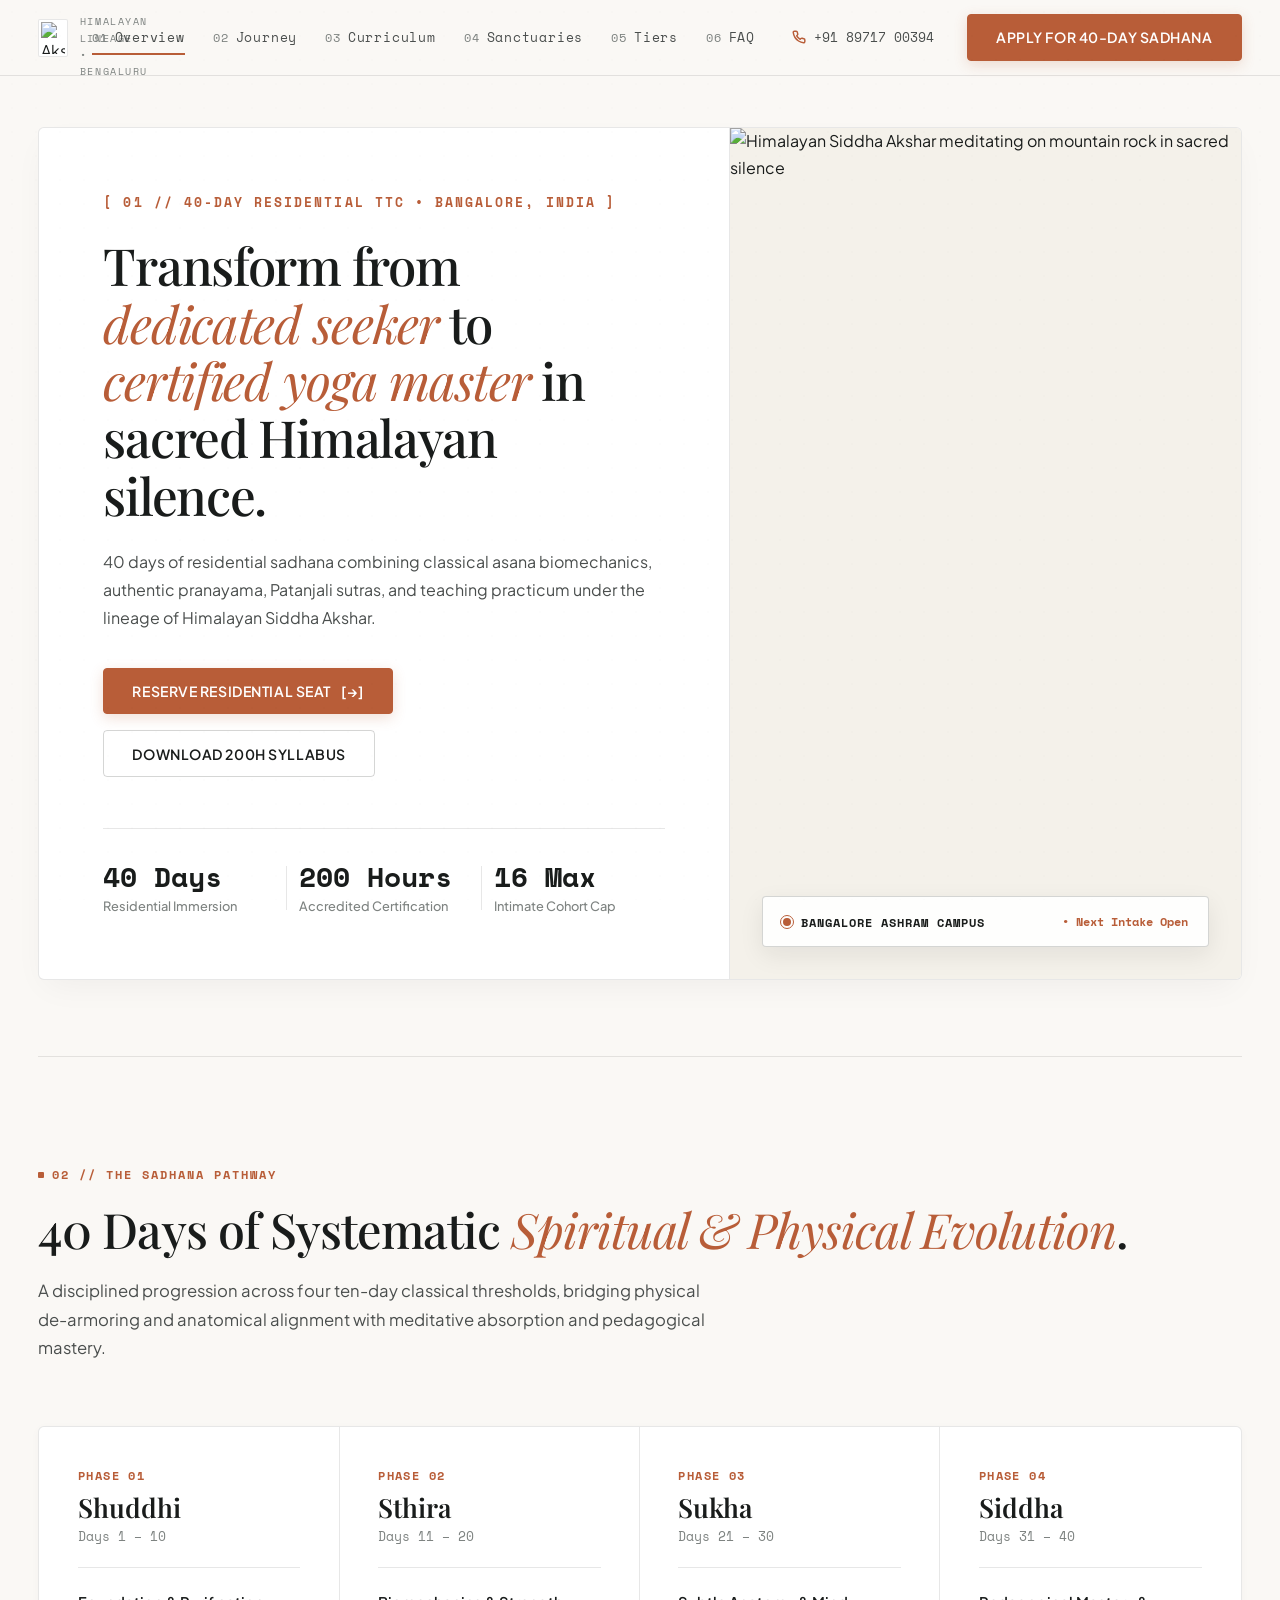
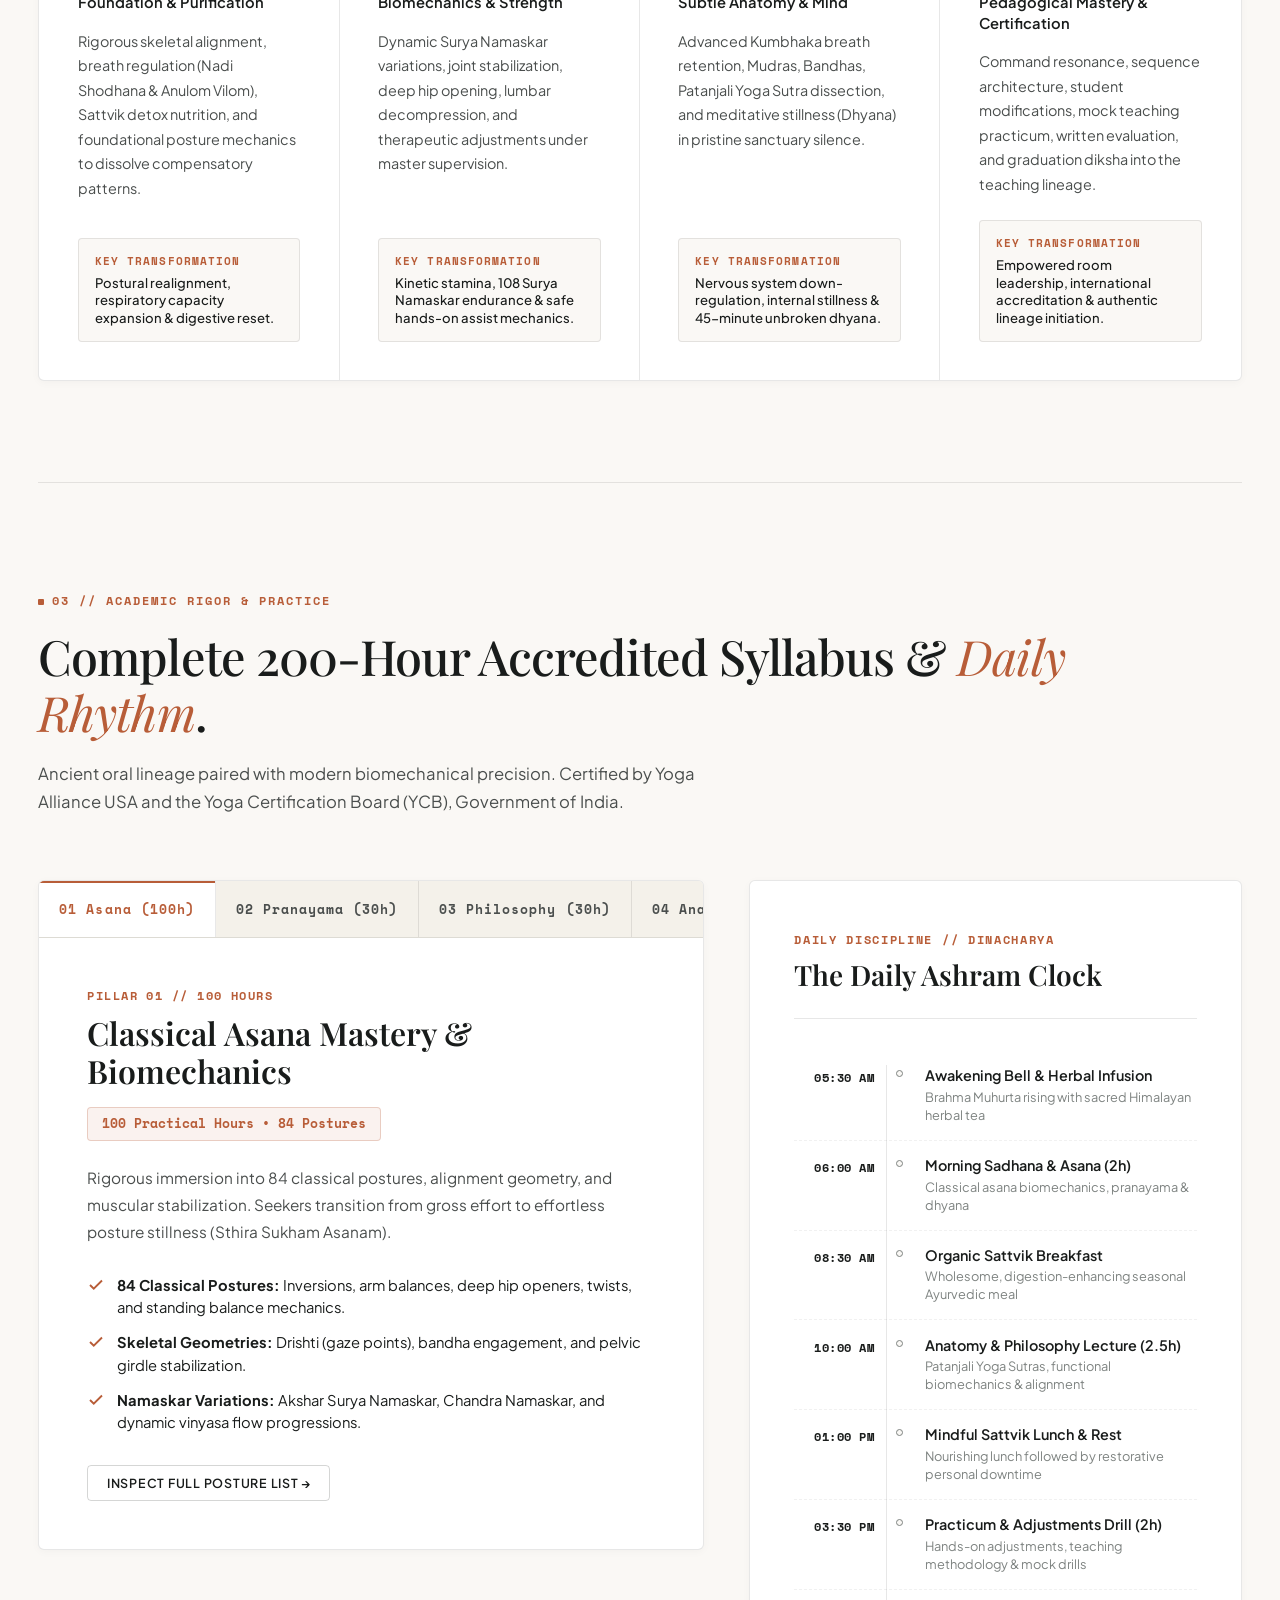
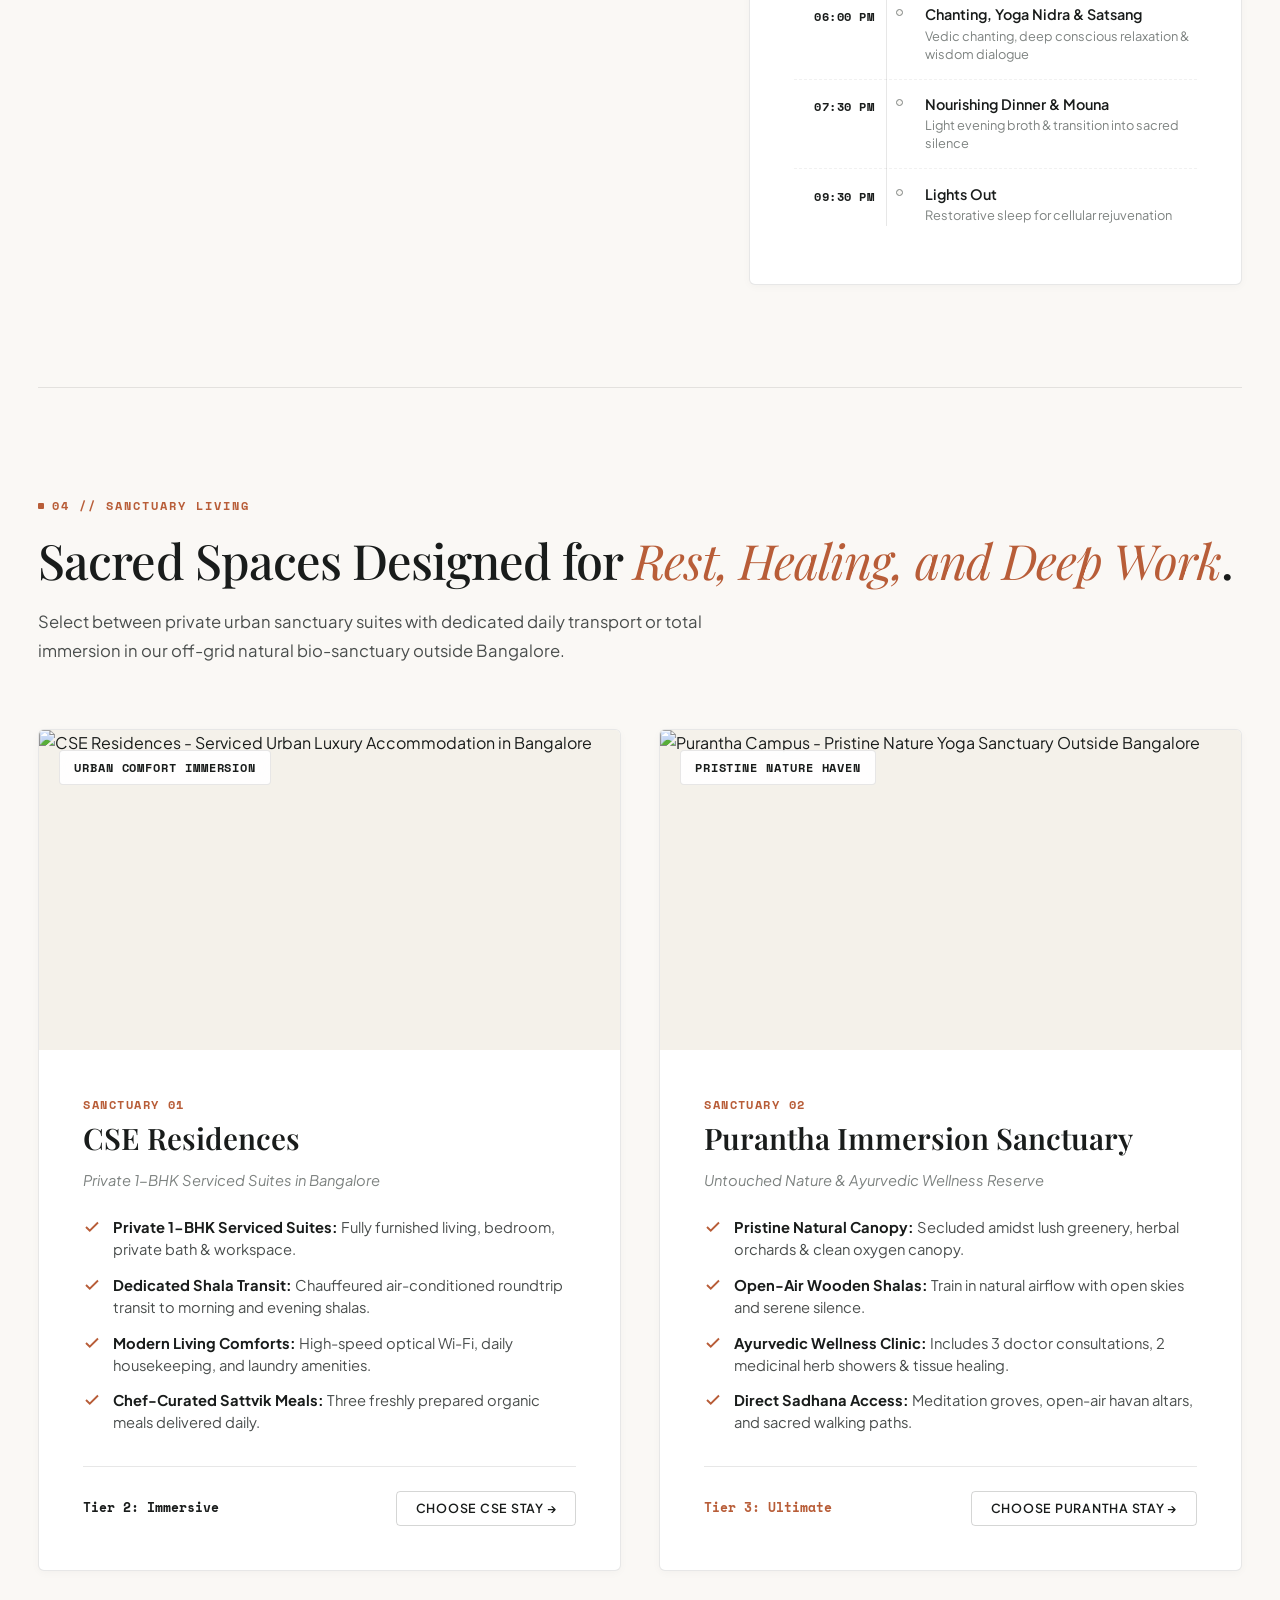
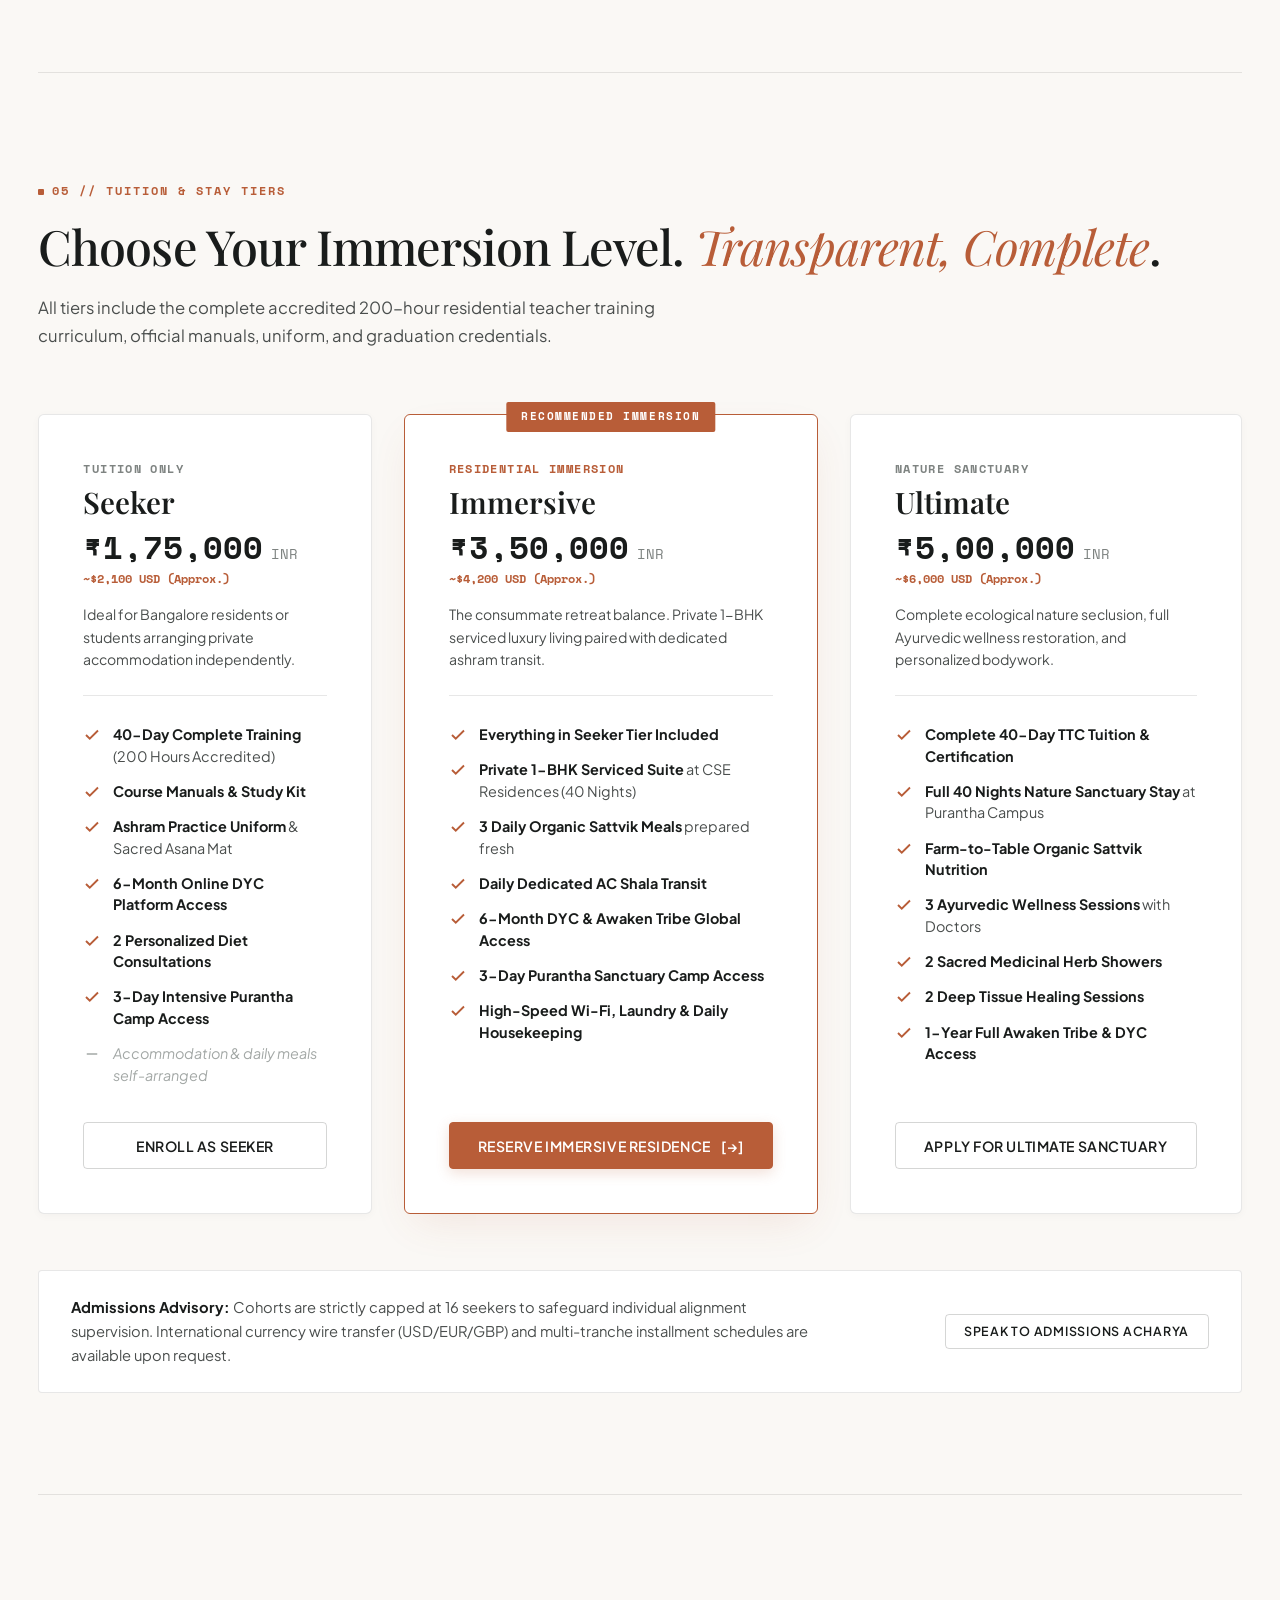
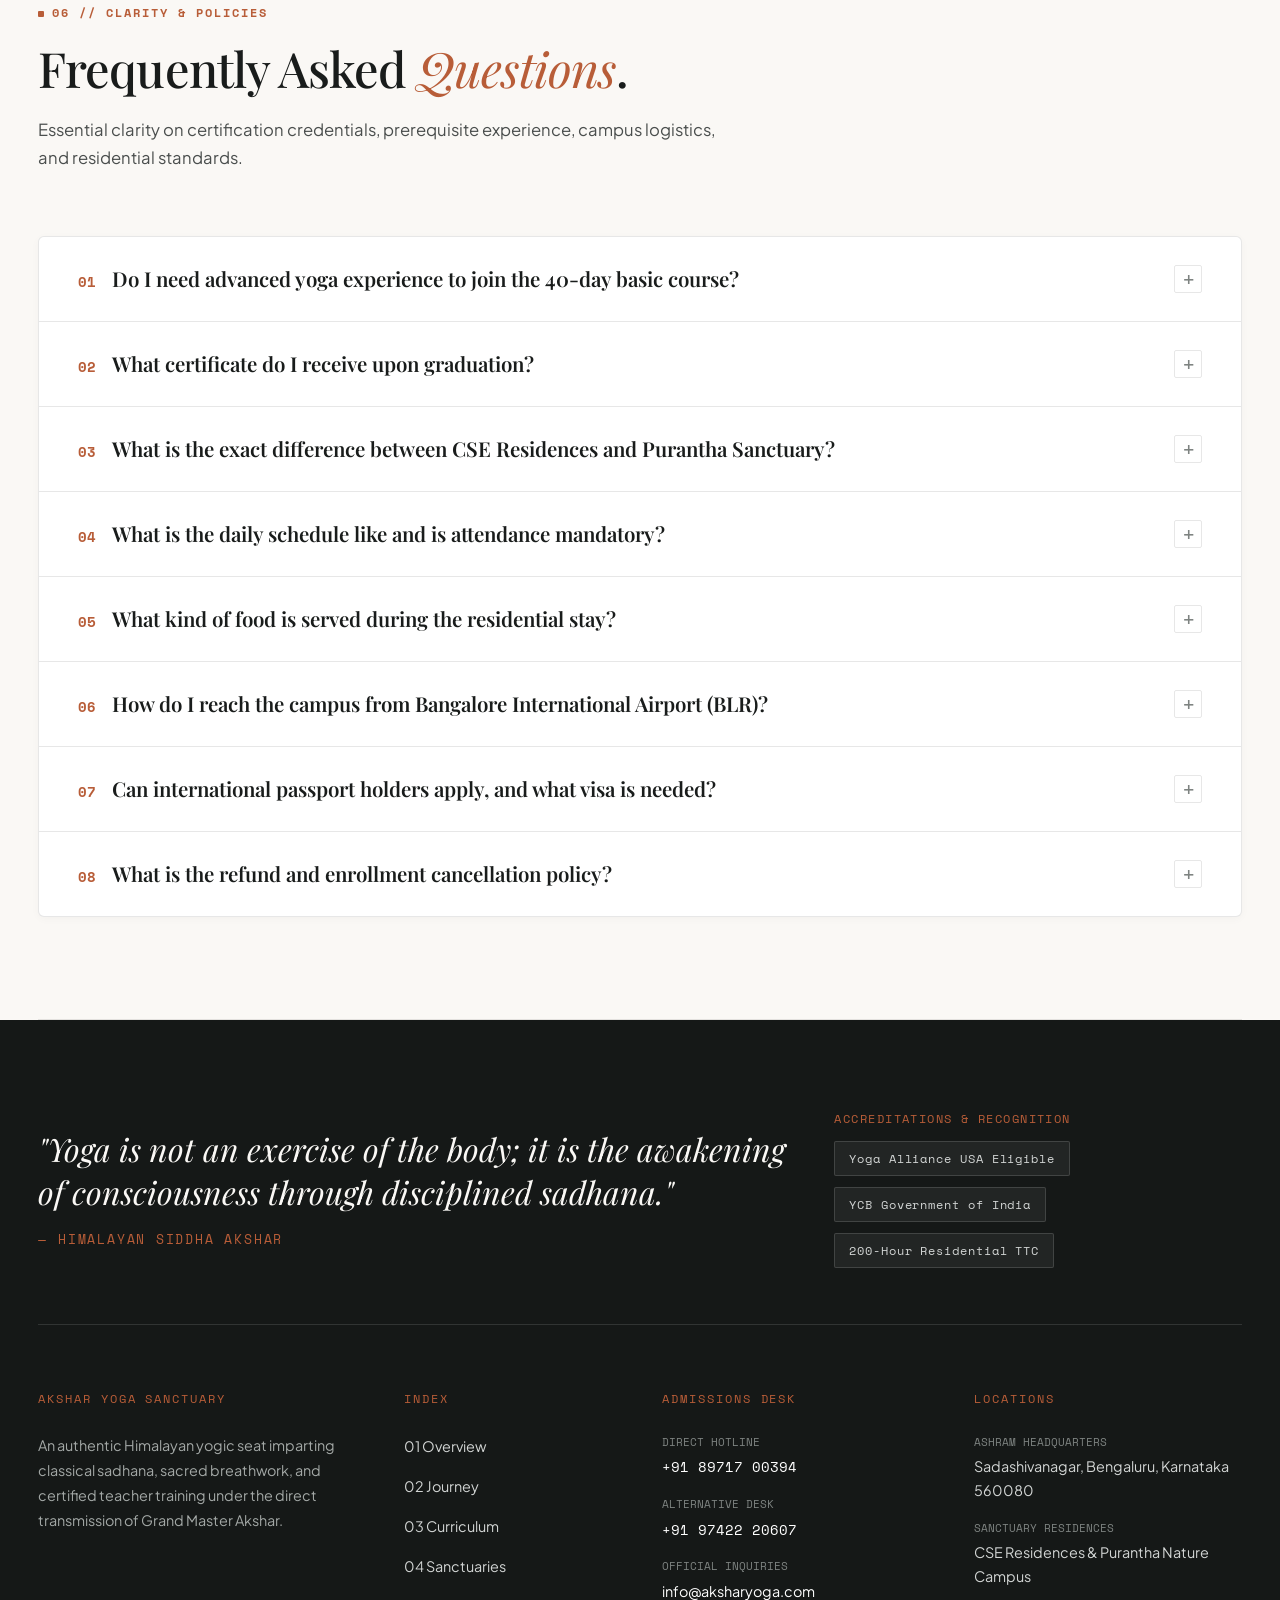
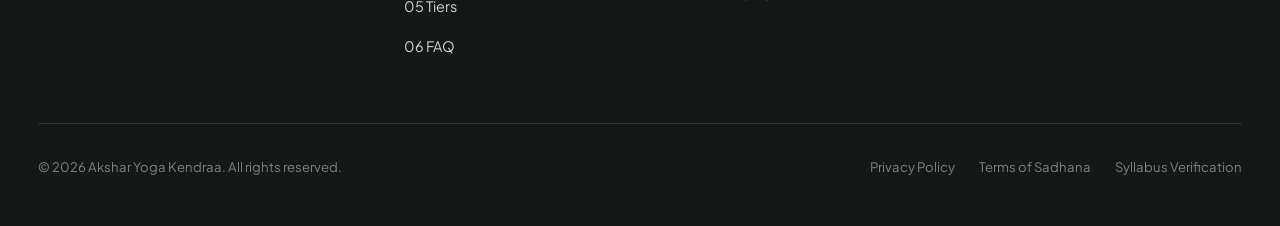
==== lp3.html @ 2235dcfb "feat: build Landing Page 3 with Aman Himalayan Sanctuary editorial luxury aesthetic" ====
<!DOCTYPE html>
<html lang="en" prefix="og: https://ogp.me/ns#">
<head>
  <meta charset="UTF-8">
  <meta name="viewport" content="width=device-width, initial-scale=1.0, viewport-fit=cover">
  
  <!-- Primary SEO Meta -->
  <title>Akshar Yoga 40-Day Residential TTC | Aman Himalayan Sanctuary</title>
  <meta name="description" content="Akshar Yoga 40-Day Basic Level Residential Teacher Training Course (200 Hours) in Bangalore, India. Immersive residential sadhana in sacred Himalayan silence.">
  <link rel="canonical" href="https://aksharyoga.com/basic-residential-ttc">
  <meta name="robots" content="index, follow, max-snippet:-1, max-image-preview:large, max-video-preview:-1">
  <meta name="theme-color" content="#FAF8F5">

  <!-- Geotagging & Regional SEO (Bangalore, Karnataka, India) -->
  <meta name="geo.region" content="IN-KA">
  <meta name="geo.placename" content="Bangalore, Karnataka, India">
  <meta name="geo.position" content="13.0827;77.5877">
  <meta name="ICBM" content="13.0827, 77.5877">
  <meta name="language" content="English">

  <!-- Hreflang Tags -->
  <link rel="alternate" hreflang="x-default" href="https://aksharyoga.com/basic-residential-ttc">
  <link rel="alternate" hreflang="en-IN" href="https://aksharyoga.com/basic-residential-ttc">
  <link rel="alternate" hreflang="en" href="https://aksharyoga.com/basic-residential-ttc">

  <!-- AI / LLM Discovery -->
  <link rel="alternate" type="text/plain" href="/llms.txt" title="LLM Context Specification">
  <link rel="sitemap" type="application/xml" href="/sitemap.xml">

  <!-- Open Graph / Meta Ads -->
  <meta property="og:type" content="website">
  <meta property="og:locale" content="en_IN">
  <meta property="og:locale:alternate" content="en_US">
  <meta property="og:title" content="Akshar Yoga 40-Day Residential TTC | Aman Himalayan Sanctuary">
  <meta property="og:description" content="40 days of residential sadhana combining classical asana biomechanics, authentic pranayama, Patanjali sutras, and teaching practicum in Bangalore, India.">
  <meta property="og:image" content="https://aksharyoga.com/images/hero_akshar_mountain_meditation_hd.jpg">
  <meta property="og:image:width" content="1200">
  <meta property="og:image:height" content="673">
  <meta property="og:url" content="https://aksharyoga.com/basic-residential-ttc">
  <meta property="og:site_name" content="Akshar Yoga Sanctuary">

  <!-- Favicon -->
  <link rel="icon" type="image/png" href="images/akshar_yoga_logo.png">

  <!-- Google Fonts: Playfair Display + Plus Jakarta Sans + Space Mono -->
  <link rel="preconnect" href="https://fonts.googleapis.com">
  <link rel="preconnect" href="https://fonts.gstatic.com" crossorigin>
  <link href="https://fonts.googleapis.com/css2?family=Playfair+Display:ital,wght@0,500;0,600;1,400;1,500;1,600&family=Plus+Jakarta+Sans:wght@400;500;600;700&family=Space+Mono:ital,wght@0,400;0,700;1,400&display=swap" rel="stylesheet">

  <!-- Stylesheet -->
  <link rel="stylesheet" href="styles.css?v=5.1">

  <!-- Structured Data: EducationalOrganization, Course, and FAQPage Schema -->
  <script type="application/ld+json">
  {
    "@context": "https://schema.org",
    "@graph": [
      {
        "@type": "EducationalOrganization",
        "@id": "https://aksharyoga.com/#organization",
        "name": "Akshar Yoga Kendraa",
        "legalName": "Akshar Yoga Kendraa Private Limited",
        "url": "https://aksharyoga.com",
        "logo": "https://aksharyoga.com/images/akshar_yoga_logo.png",
        "description": "Premier international yoga educational institution imparting authentic Himalayan yogic wisdom, teacher training certifications, and residential sanctuaries.",
        "telephone": "+918971700394",
        "email": "info@aksharyoga.com",
        "address": {
          "@type": "PostalAddress",
          "streetAddress": "Sadashivanagar / CSE Residences & Purantha Campus",
          "addressLocality": "Bangalore",
          "addressRegion": "Karnataka",
          "postalCode": "560080",
          "addressCountry": "IN"
        },
        "geo": {
          "@type": "GeoCoordinates",
          "latitude": 13.0827,
          "longitude": 77.5877
        }
      },
      {
        "@type": "Course",
        "@id": "https://aksharyoga.com/basic-residential-ttc/#course",
        "name": "40-Day Basic Level Residential Yoga Teacher Training Course (200 Hours)",
        "courseCode": "AY-TTC-200",
        "description": "Transform from dedicated seeker to certified yoga master in sacred Himalayan silence. 40 days of residential sadhana combining classical asana biomechanics, authentic pranayama, Patanjali sutras, and teaching practicum.",
        "provider": {
          "@id": "https://aksharyoga.com/#organization"
        },
        "timeRequired": "P40D",
        "educationalCredentialAwarded": "Akshar Yoga Kendraa 200-Hour Residential Teacher Certificate",
        "inLanguage": "en",
        "offers": [
          {
            "@type": "Offer",
            "name": "Tier 1: Seeker (Tuition Only)",
            "description": "40-Day Complete Training, Course Manuals, Uniform, 6-Month Online DYC Access, 2 Diet Consultations, 3-Day Purantha Camp. Accommodation & meals self-arranged.",
            "price": "175000",
            "priceCurrency": "INR",
            "category": "Tuition Only",
            "availability": "https://schema.org/InStock",
            "url": "https://aksharyoga.com/basic-residential-ttc#tiers"
          },
          {
            "@type": "Offer",
            "name": "Tier 2: Immersive (CSE Residential)",
            "description": "Full 40-Day TTC Tuition + 1-BHK Serviced Accommodation at CSE Residences + 3 Daily Organic Sattvik Meals + Daily Ashram Transit + 6-Month DYC & Awaken Tribe Access.",
            "price": "350000",
            "priceCurrency": "INR",
            "category": "Tuition & Serviced Accommodation",
            "availability": "https://schema.org/InStock",
            "url": "https://aksharyoga.com/basic-residential-ttc#tiers"
          },
          {
            "@type": "Offer",
            "name": "Tier 3: Ultimate (Purantha Immersion Sanctuary)",
            "description": "Complete 40-Day TTC + Full Nature Sanctuary Stay at Purantha + Sattvik Nutrition + 3 Ayurveda Sessions + 2 Medicinal Showers + 2 Tissue Healing Sessions + 1-Year Awaken Tribe & DYC Access.",
            "price": "500000",
            "priceCurrency": "INR",
            "category": "Tuition & Nature Sanctuary Immersion",
            "availability": "https://schema.org/InStock",
            "url": "https://aksharyoga.com/basic-residential-ttc#tiers"
          }
        ]
      },
      {
        "@type": "FAQPage",
        "@id": "https://aksharyoga.com/basic-residential-ttc/#faq",
        "mainEntity": [
          {
            "@type": "Question",
            "name": "Do I need advanced yoga experience to join the 40-day basic course?",
            "acceptedAnswer": {
              "@type": "Answer",
              "text": "No previous advanced yoga experience is required. The 40-day basic level residential curriculum is methodically engineered to build your practice from fundamental alignment and biomechanics through to advanced pedagogical mastery. Dedicated practitioners of all physical levels are warmly guided."
            }
          },
          {
            "@type": "Question",
            "name": "What certificate do I receive upon graduation?",
            "acceptedAnswer": {
              "@type": "Answer",
              "text": "Graduates receive the globally recognized 200-Hour Residential Teacher Certificate from Akshar Yoga Kendraa, meeting international teaching credentials (Yoga Alliance USA eligible standards) and aligned with the Yoga Certification Board (YCB), Government of India."
            }
          },
          {
            "@type": "Question",
            "name": "What is the exact difference between CSE Residences and Purantha Sanctuary?",
            "acceptedAnswer": {
              "@type": "Answer",
              "text": "CSE Residences offers private 1-BHK serviced urban suites with dedicated daily air-conditioned ashram transit, high-speed Wi-Fi, and modern comfort for practitioners balancing private space. Purantha Sanctuary is an untouched ecological nature retreat outside Bangalore featuring open-air wooden shalas, on-campus Ayurvedic clinical therapies, medicinal showers, and total immersion in natural silence."
            }
          },
          {
            "@type": "Question",
            "name": "What is the daily schedule like and is attendance mandatory?",
            "acceptedAnswer": {
              "@type": "Answer",
              "text": "The ashram rhythm begins at 05:30 AM with the awakening bell and concludes with lights out at 09:30 PM. A minimum 95% attendance is required across all asana, pranayama, philosophy, and practicum modules to qualify for international teaching certification."
            }
          },
          {
            "@type": "Question",
            "name": "What kind of food is served during the residential stay?",
            "acceptedAnswer": {
              "@type": "Answer",
              "text": "Residents receive three freshly prepared, 100% Sattvik vegetarian meals daily. Cooked according to Ayurvedic principles, meals are free of onions, garlic, excess oils, and stimulants, providing clean cellular energy and supporting deep yogic sadhana."
            }
          },
          {
            "@type": "Question",
            "name": "How do I reach the campus from Bangalore International Airport (BLR)?",
            "acceptedAnswer": {
              "@type": "Answer",
              "text": "Kempegowda International Airport (BLR) is approximately 50-60 minutes away. Akshar Yoga Admissions provides coordinated private airport transfers directly to CSE Residences and Purantha Sanctuary upon confirmation of your travel itinerary."
            }
          },
          {
            "@type": "Question",
            "name": "Can international passport holders apply, and what visa is needed?",
            "acceptedAnswer": {
              "@type": "Answer",
              "text": "Yes, we welcome seekers from more than 35 countries annually. International students typically travel on an Indian Tourist eVisa or Student / Yoga Visa. Upon application acceptance, our admissions office issues official enrollment documentation to facilitate your visa approval."
            }
          },
          {
            "@type": "Question",
            "name": "What is the refund and enrollment cancellation policy?",
            "acceptedAnswer": {
              "@type": "Answer",
              "text": "Because cohorts are strictly capped at 16 residential participants, tuition deposits reserve an exclusive seat. In the event of unforeseen conflicts, tuition deposits are 100% transferable to any subsequent intake within 12 calendar months with 15 days advance notice."
            }
          }
        ]
      }
    ]
  }
  </script>
</head>
<body>

  <!-- ==========================================================================
       [HEADER] Minimalist Architectural Navigation
       ========================================================================== -->
  <header class="site-header" role="banner">
    <div class="container header-inner">
      <!-- Left: Insignia + Sanctuary Brand -->
      <a href="#overview" class="brand-link" aria-label="Akshar Yoga Sanctuary Homepage">
        <img src="images/akshar_yoga_logo.png" alt="Akshar Yoga Insignia" class="brand-insignia" width="38" height="38">
        <div class="brand-meta">
          <span class="brand-name">AKSHAR YOGA SANCTUARY</span>
          <span class="brand-kicker">HIMALAYAN LINEAGE • BENGALURU</span>
        </div>
      </a>

      <!-- Center (Desktop): Index Navigation Links with Subtle Dots -->
      <nav class="desktop-nav" aria-label="Primary Navigation">
        <a href="#overview" class="nav-link"><span class="nav-link-num">01</span> Overview</a>
        <a href="#journey" class="nav-link"><span class="nav-link-num">02</span> Journey</a>
        <a href="#curriculum" class="nav-link"><span class="nav-link-num">03</span> Curriculum</a>
        <a href="#sanctuaries" class="nav-link"><span class="nav-link-num">04</span> Sanctuaries</a>
        <a href="#tiers" class="nav-link"><span class="nav-link-num">05</span> Tiers</a>
        <a href="#faq" class="nav-link"><span class="nav-link-num">06</span> FAQ</a>
      </nav>

      <!-- Right: Direct Admissions Hotline + Sharp Terracotta CTA -->
      <div class="header-actions">
        <a href="tel:+918971700394" class="header-phone-link" aria-label="Call Admissions Desk">
          <svg width="14" height="14" viewBox="0 0 24 24" fill="none" stroke="currentColor" stroke-width="2.5" stroke-linecap="round" stroke-linejoin="round">
            <path d="M22 16.92v3a2 2 0 0 1-2.18 2 19.79 19.79 0 0 1-8.63-3.07 19.5 19.5 0 0 1-6-6 19.79 19.79 0 0 1-3.07-8.67A2 2 0 0 1 4.11 2h3a2 2 0 0 1 2 1.72 12.84 12.84 0 0 0 .7 2.81 2 2 0 0 1-.45 2.11L8.09 9.91a16 16 0 0 0 6 6l1.27-1.27a2 2 0 0 1 2.11-.45 12.84 12.84 0 0 0 2.81.7A2 2 0 0 1 22 16.92z"></path>
          </svg>
          <span>+91 89717 00394</span>
        </a>
        <button type="button" class="btn btn-primary trigger-apply-modal" data-tier="immersive">
          Apply for 40-Day Sadhana
        </button>
        <button type="button" class="mobile-nav-toggle" id="btn-mobile-nav-toggle" aria-label="Open Mobile Menu">
          <span></span>
          <span></span>
        </button>
      </div>
    </div>
  </header>

  <!-- Mobile Off-Canvas Drawer -->
  <div class="mobile-drawer-backdrop" id="mobile-nav-backdrop" aria-hidden="true">
    <div class="mobile-drawer" role="dialog" aria-modal="true" aria-label="Mobile Navigation">
      <div>
        <div class="mobile-drawer-top">
          <div class="brand-meta">
            <span class="brand-name">AKSHAR YOGA</span>
            <span class="brand-kicker">RESIDENTIAL SADHANA</span>
          </div>
          <button type="button" class="mobile-drawer-close" id="btn-mobile-nav-close" aria-label="Close Mobile Navigation">
            <svg width="20" height="20" viewBox="0 0 24 24" fill="none" stroke="currentColor" stroke-width="2">
              <line x1="18" y1="6" x2="6" y2="18"></line>
              <line x1="6" y1="6" x2="18" y2="18"></line>
            </svg>
          </button>
        </div>

        <ul class="mobile-nav-list">
          <li><a href="#overview" class="mobile-nav-item"><span class="mobile-nav-num">01</span> Overview</a></li>
          <li><a href="#journey" class="mobile-nav-item"><span class="mobile-nav-num">02</span> Journey</a></li>
          <li><a href="#curriculum" class="mobile-nav-item"><span class="mobile-nav-num">03</span> Curriculum</a></li>
          <li><a href="#sanctuaries" class="mobile-nav-item"><span class="mobile-nav-num">04</span> Sanctuaries</a></li>
          <li><a href="#tiers" class="mobile-nav-item"><span class="mobile-nav-num">05</span> Tiers</a></li>
          <li><a href="#faq" class="mobile-nav-item"><span class="mobile-nav-num">06</span> FAQ</a></li>
        </ul>
      </div>

      <div class="mobile-drawer-footer">
        <a href="tel:+918971700394" class="btn btn-outline btn-full">
          Call +91 89717 00394
        </a>
        <button type="button" class="btn btn-primary btn-full trigger-apply-modal" data-tier="immersive">
          Apply for 40-Day Sadhana
        </button>
      </div>
    </div>
  </div>

  <main id="main-content">
    <!-- ==========================================================================
         SECTION 1: The Master Hero Frame (Split Architectural Composition)
         ========================================================================== -->
    <section class="section-block hero-section" id="overview">
      <div class="container">
        <div class="hero-frame-container">
          <!-- Left Column: Narrative, CTA & Metrics -->
          <div class="hero-content-col">
            <div>
              <span class="hero-kicker">[ 01 // 40-DAY RESIDENTIAL TTC • BANGALORE, INDIA ]</span>
              <h1 class="hero-headline">
                Transform from <em>dedicated seeker</em> to <em>certified yoga master</em> in sacred Himalayan silence.
              </h1>
              <p class="hero-narrative">
                40 days of residential sadhana combining classical asana biomechanics, authentic pranayama, Patanjali sutras, and teaching practicum under the lineage of Himalayan Siddha Akshar.
              </p>

              <div class="hero-actions">
                <button type="button" class="btn btn-primary trigger-apply-modal" data-tier="immersive">
                  Reserve Residential Seat <span class="btn-arrow">[→]</span>
                </button>
                <button type="button" class="btn btn-outline trigger-admissions-modal">
                  Download 200h Syllabus
                </button>
              </div>
            </div>

            <!-- Quick Stats Grid (3 hairline-divided columns) -->
            <div class="hero-stats-grid">
              <div class="hero-stat-item">
                <div class="hero-stat-value">40 Days</div>
                <div class="hero-stat-label">Residential Immersion</div>
              </div>
              <div class="hero-stat-item">
                <div class="hero-stat-value">200 Hours</div>
                <div class="hero-stat-label">Accredited Certification</div>
              </div>
              <div class="hero-stat-item">
                <div class="hero-stat-value">16 Max</div>
                <div class="hero-stat-label">Intimate Cohort Cap</div>
              </div>
            </div>
          </div>

          <!-- Right Column: Architectural Photography Frame -->
          <div class="hero-media-col">
            <img 
              src="images/hero_akshar_mountain_meditation_hd.jpg" 
              alt="Himalayan Siddha Akshar meditating on mountain rock in sacred silence" 
              class="hero-image"
              width="1200" 
              height="800"
              fetchpriority="high"
            >
            <!-- Minimalist Floating Glass Badge -->
            <div class="hero-floating-badge">
              <div class="badge-text-group">
                <span class="badge-pulse-dot" aria-hidden="true"></span>
                <span class="badge-title">Bangalore Ashram Campus</span>
              </div>
              <span class="badge-cohort-tag">• Next Intake Open</span>
            </div>
          </div>
        </div>
      </div>
    </section>

    <!-- ==========================================================================
         SECTION 2: The 4-Phase Transformation Journey (Sadhana Blueprint)
         ========================================================================== -->
    <section class="section-block" id="journey">
      <div class="container">
        <div class="section-header">
          <span class="kicker">02 // THE SADHANA PATHWAY</span>
          <h2 class="section-headline">40 Days of Systematic <em>Spiritual & Physical Evolution</em>.</h2>
          <p class="section-subhead">
            A disciplined progression across four ten-day classical thresholds, bridging physical de-armoring and anatomical alignment with meditative absorption and pedagogical mastery.
          </p>
        </div>

        <!-- 4 Horizontal Milestone Columns -->
        <div class="pathway-grid">
          <!-- Phase 01 -->
          <div class="pathway-card">
            <div class="phase-header">
              <div class="phase-index">PHASE 01</div>
              <h3 class="phase-name">Shuddhi</h3>
              <div class="phase-days">Days 1 – 10</div>
            </div>
            <div class="phase-theme">Foundation & Purification</div>
            <p class="phase-desc">
              Rigorous skeletal alignment, breath regulation (Nadi Shodhana & Anulom Vilom), Sattvik detox nutrition, and foundational posture mechanics to dissolve compensatory patterns.
            </p>
            <div class="phase-milestone-box">
              <div class="phase-milestone-label">Key Transformation</div>
              <div class="phase-milestone-text">Postural realignment, respiratory capacity expansion & digestive reset.</div>
            </div>
          </div>

          <!-- Phase 02 -->
          <div class="pathway-card">
            <div class="phase-header">
              <div class="phase-index">PHASE 02</div>
              <h3 class="phase-name">Sthira</h3>
              <div class="phase-days">Days 11 – 20</div>
            </div>
            <div class="phase-theme">Biomechanics & Strength</div>
            <p class="phase-desc">
              Dynamic Surya Namaskar variations, joint stabilization, deep hip opening, lumbar decompression, and therapeutic adjustments under master supervision.
            </p>
            <div class="phase-milestone-box">
              <div class="phase-milestone-label">Key Transformation</div>
              <div class="phase-milestone-text">Kinetic stamina, 108 Surya Namaskar endurance & safe hands-on assist mechanics.</div>
            </div>
          </div>

          <!-- Phase 03 -->
          <div class="pathway-card">
            <div class="phase-header">
              <div class="phase-index">PHASE 03</div>
              <h3 class="phase-name">Sukha</h3>
              <div class="phase-days">Days 21 – 30</div>
            </div>
            <div class="phase-theme">Subtle Anatomy & Mind</div>
            <p class="phase-desc">
              Advanced Kumbhaka breath retention, Mudras, Bandhas, Patanjali Yoga Sutra dissection, and meditative stillness (Dhyana) in pristine sanctuary silence.
            </p>
            <div class="phase-milestone-box">
              <div class="phase-milestone-label">Key Transformation</div>
              <div class="phase-milestone-text">Nervous system down-regulation, internal stillness & 45-minute unbroken dhyana.</div>
            </div>
          </div>

          <!-- Phase 04 -->
          <div class="pathway-card">
            <div class="phase-header">
              <div class="phase-index">PHASE 04</div>
              <h3 class="phase-name">Siddha</h3>
              <div class="phase-days">Days 31 – 40</div>
            </div>
            <div class="phase-theme">Pedagogical Mastery & Certification</div>
            <p class="phase-desc">
              Command resonance, sequence architecture, student modifications, mock teaching practicum, written evaluation, and graduation diksha into the teaching lineage.
            </p>
            <div class="phase-milestone-box">
              <div class="phase-milestone-label">Key Transformation</div>
              <div class="phase-milestone-text">Empowered room leadership, international accreditation & authentic lineage initiation.</div>
            </div>
          </div>
        </div>
      </div>
    </section>

    <!-- ==========================================================================
         SECTION 3: The 200-Hour Living Curriculum & Daily Sadhana
         ========================================================================== -->
    <section class="section-block" id="curriculum">
      <div class="container">
        <div class="section-header">
          <span class="kicker">03 // ACADEMIC RIGOR & PRACTICE</span>
          <h2 class="section-headline">Complete 200-Hour Accredited Syllabus & <em>Daily Rhythm</em>.</h2>
          <p class="section-subhead">
            Ancient oral lineage paired with modern biomechanical precision. Certified by Yoga Alliance USA and the Yoga Certification Board (YCB), Government of India.
          </p>
        </div>

        <div class="curriculum-split-layout">
          <!-- Left: Tabbed Module Breakdown (5 Core Pillars) -->
          <div class="curriculum-module-box">
            <div class="curriculum-tabs-header" role="tablist" aria-label="Curriculum Pillars">
              <button type="button" class="curriculum-tab-btn active" data-tab="pillar-1" role="tab" aria-selected="true">
                01 Asana (100h)
              </button>
              <button type="button" class="curriculum-tab-btn" data-tab="pillar-2" role="tab" aria-selected="false">
                02 Pranayama (30h)
              </button>
              <button type="button" class="curriculum-tab-btn" data-tab="pillar-3" role="tab" aria-selected="false">
                03 Philosophy (30h)
              </button>
              <button type="button" class="curriculum-tab-btn" data-tab="pillar-4" role="tab" aria-selected="false">
                04 Anatomy (20h)
              </button>
              <button type="button" class="curriculum-tab-btn" data-tab="pillar-5" role="tab" aria-selected="false">
                05 Pedagogy (20h)
              </button>
            </div>

            <div class="curriculum-tab-panels">
              <!-- Pillar 1 -->
              <div class="curriculum-panel active" id="pillar-1" role="tabpanel">
                <div class="panel-kicker">PILLAR 01 // 100 HOURS</div>
                <h3 class="panel-title">Classical Asana Mastery & Biomechanics</h3>
                <div class="panel-hours-badge">100 Practical Hours • 84 Postures</div>
                <p class="panel-narrative">
                  Rigorous immersion into 84 classical postures, alignment geometry, and muscular stabilization. Seekers transition from gross effort to effortless posture stillness (Sthira Sukham Asanam).
                </p>
                <ul class="panel-checklist">
                  <li class="panel-checklist-item">
                    <svg class="check-icon" viewBox="0 0 24 24" fill="none" stroke="currentColor" stroke-width="2.5"><polyline points="20 6 9 17 4 12"></polyline></svg>
                    <span><strong>84 Classical Postures:</strong> Inversions, arm balances, deep hip openers, twists, and standing balance mechanics.</span>
                  </li>
                  <li class="panel-checklist-item">
                    <svg class="check-icon" viewBox="0 0 24 24" fill="none" stroke="currentColor" stroke-width="2.5"><polyline points="20 6 9 17 4 12"></polyline></svg>
                    <span><strong>Skeletal Geometries:</strong> Drishti (gaze points), bandha engagement, and pelvic girdle stabilization.</span>
                  </li>
                  <li class="panel-checklist-item">
                    <svg class="check-icon" viewBox="0 0 24 24" fill="none" stroke="currentColor" stroke-width="2.5"><polyline points="20 6 9 17 4 12"></polyline></svg>
                    <span><strong>Namaskar Variations:</strong> Akshar Surya Namaskar, Chandra Namaskar, and dynamic vinyasa flow progressions.</span>
                  </li>
                </ul>
                <button type="button" class="btn btn-outline btn-sm trigger-curriculum-modal">
                  Inspect Full Posture List →
                </button>
              </div>

              <!-- Pillar 2 -->
              <div class="curriculum-panel" id="pillar-2" role="tabpanel">
                <div class="panel-kicker">PILLAR 02 // 30 HOURS</div>
                <h3 class="panel-title">Pranayama, Mudras & Subtle Energy</h3>
                <div class="panel-hours-badge">30 Intensive Hours • Breath Mastery</div>
                <p class="panel-narrative">
                  Mastery of life force regulation through ancient Himalayan breathwork. Dissect subtle Nadis, Chakras, and Kundalini activation principles under experienced lineage acharyas.
                </p>
                <ul class="panel-checklist">
                  <li class="panel-checklist-item">
                    <svg class="check-icon" viewBox="0 0 24 24" fill="none" stroke="currentColor" stroke-width="2.5"><polyline points="20 6 9 17 4 12"></polyline></svg>
                    <span><strong>Kumbhaka Science:</strong> Antara (internal) and Bahya (external) breath retentions with pulse control.</span>
                  </li>
                  <li class="panel-checklist-item">
                    <svg class="check-icon" viewBox="0 0 24 24" fill="none" stroke="currentColor" stroke-width="2.5"><polyline points="20 6 9 17 4 12"></polyline></svg>
                    <span><strong>Nadi & Chakra Dynamics:</strong> Purification of Ida, Pingala, and Sushumna channels for spiritual awakening.</span>
                  </li>
                  <li class="panel-checklist-item">
                    <svg class="check-icon" viewBox="0 0 24 24" fill="none" stroke="currentColor" stroke-width="2.5"><polyline points="20 6 9 17 4 12"></polyline></svg>
                    <span><strong>Classical Mudras & Bandhas:</strong> Maha Mudra, Ashwini Mudra, Mula Bandha, and Uddiyana Bandha integration.</span>
                  </li>
                </ul>
                <button type="button" class="btn btn-outline btn-sm trigger-curriculum-modal">
                  View Breathwork Syllabus →
                </button>
              </div>

              <!-- Pillar 3 -->
              <div class="curriculum-panel" id="pillar-3" role="tabpanel">
                <div class="panel-kicker">PILLAR 03 // 30 HOURS</div>
                <h3 class="panel-title">Philosophy, Sutras & Yogic Ethics</h3>
                <div class="panel-hours-badge">30 Lecture Hours • Ancient Texts</div>
                <p class="panel-narrative">
                  Deep immersion into sacred texts. We examine Sage Patanjali's Yoga Sutras, the Bhagavad Gita's four paths of yoga, and the sacred ethical responsibilities of a certified teacher.
                </p>
                <ul class="panel-checklist">
                  <li class="panel-checklist-item">
                    <svg class="check-icon" viewBox="0 0 24 24" fill="none" stroke="currentColor" stroke-width="2.5"><polyline points="20 6 9 17 4 12"></polyline></svg>
                    <span><strong>Patanjali's 8 Limbs:</strong> Systematic analysis of Yamas, Niyamas, Asana, Pranayama, Pratyahara, Dharana, Dhyana, Samadhi.</span>
                  </li>
                  <li class="panel-checklist-item">
                    <svg class="check-icon" viewBox="0 0 24 24" fill="none" stroke="currentColor" stroke-width="2.5"><polyline points="20 6 9 17 4 12"></polyline></svg>
                    <span><strong>Bhagavad Gita Wisdom:</strong> The synthesis of Karma Yoga, Bhakti Yoga, Jnana Yoga, and Raja Yoga in modern life.</span>
                  </li>
                  <li class="panel-checklist-item">
                    <svg class="check-icon" viewBox="0 0 24 24" fill="none" stroke="currentColor" stroke-width="2.5"><polyline points="20 6 9 17 4 12"></polyline></svg>
                    <span><strong>Parampara & Ethics:</strong> The sacred teacher-student covenant, ethical boundaries, and ashram decorum.</span>
                  </li>
                </ul>
                <button type="button" class="btn btn-outline btn-sm trigger-curriculum-modal">
                  Explore Philosophical Modules →
                </button>
              </div>

              <!-- Pillar 4 -->
              <div class="curriculum-panel" id="pillar-4" role="tabpanel">
                <div class="panel-kicker">PILLAR 04 // 20 HOURS</div>
                <h3 class="panel-title">Functional Anatomy & Physiology</h3>
                <div class="panel-hours-badge">20 Clinical Hours • Injury Prevention</div>
                <p class="panel-narrative">
                  Modern functional anatomy mapped directly to asana practice. Understand musculoskeletal kinematics, fascial lines, spine decompression, and injury avoidance.
                </p>
                <ul class="panel-checklist">
                  <li class="panel-checklist-item">
                    <svg class="check-icon" viewBox="0 0 24 24" fill="none" stroke="currentColor" stroke-width="2.5"><polyline points="20 6 9 17 4 12"></polyline></svg>
                    <span><strong>Musculoskeletal Health:</strong> Joint mechanics, ligament safety, and lumbar/cervical spine protection.</span>
                  </li>
                  <li class="panel-checklist-item">
                    <svg class="check-icon" viewBox="0 0 24 24" fill="none" stroke="currentColor" stroke-width="2.5"><polyline points="20 6 9 17 4 12"></polyline></svg>
                    <span><strong>Fascia & Nervous System:</strong> Vagus nerve stimulation, myofascial release, and parasympathetic activation.</span>
                  </li>
                  <li class="panel-checklist-item">
                    <svg class="check-icon" viewBox="0 0 24 24" fill="none" stroke="currentColor" stroke-width="2.5"><polyline points="20 6 9 17 4 12"></polyline></svg>
                    <span><strong>Injury Protocols:</strong> Diagnostic screening, structural adjustments, and modification for physical limitations.</span>
                  </li>
                </ul>
                <button type="button" class="btn btn-outline btn-sm trigger-curriculum-modal">
                  View Anatomy Details →
                </button>
              </div>

              <!-- Pillar 5 -->
              <div class="curriculum-panel" id="pillar-5" role="tabpanel">
                <div class="panel-kicker">PILLAR 05 // 20 HOURS</div>
                <h3 class="panel-title">Teaching Methodology & Practicum</h3>
                <div class="panel-hours-badge">20 Practicum Hours • Live Teaching Drills</div>
                <p class="panel-narrative">
                  Cultivate your authentic voice and classroom presence. Learn sequence architecture, hands-on adjustments, student modifications, and room energy management.
                </p>
                <ul class="panel-checklist">
                  <li class="panel-checklist-item">
                    <svg class="check-icon" viewBox="0 0 24 24" fill="none" stroke="currentColor" stroke-width="2.5"><polyline points="20 6 9 17 4 12"></polyline></svg>
                    <span><strong>Verbal Cueing & Presence:</strong> Voice projection, spatial navigation, and clear biomechanical directives.</span>
                  </li>
                  <li class="panel-checklist-item">
                    <svg class="check-icon" viewBox="0 0 24 24" fill="none" stroke="currentColor" stroke-width="2.5"><polyline points="20 6 9 17 4 12"></polyline></svg>
                    <span><strong>Sequence Architecture:</strong> Designing balanced 60, 75, and 90-minute therapeutic and vinyasa sequences.</span>
                  </li>
                  <li class="panel-checklist-item">
                    <svg class="check-icon" viewBox="0 0 24 24" fill="none" stroke="currentColor" stroke-width="2.5"><polyline points="20 6 9 17 4 12"></polyline></svg>
                    <span><strong>Live Mock Practicum:</strong> Peer teaching evaluation, senior faculty feedback, and graduation certification drills.</span>
                  </li>
                </ul>
                <button type="button" class="btn btn-outline btn-sm trigger-curriculum-modal">
                  View Practicum Structure →
                </button>
              </div>
            </div>
          </div>

          <!-- Right: The Daily Ashram Clock (Brahma Muhurta to Lights Out) -->
          <div class="ashram-clock-box">
            <div class="clock-header">
              <span class="clock-kicker">DAILY DISCIPLINE // DINACHARYA</span>
              <h3 class="clock-title">The Daily Ashram Clock</h3>
            </div>

            <div class="clock-timeline">
              <div class="timeline-item">
                <div class="timeline-time">05:30 AM</div>
                <div class="timeline-dot-wrap"><span class="timeline-dot"></span></div>
                <div class="timeline-content">
                  <div class="timeline-activity">Awakening Bell & Herbal Infusion</div>
                  <div class="timeline-sub">Brahma Muhurta rising with sacred Himalayan herbal tea</div>
                </div>
              </div>

              <div class="timeline-item">
                <div class="timeline-time">06:00 AM</div>
                <div class="timeline-dot-wrap"><span class="timeline-dot"></span></div>
                <div class="timeline-content">
                  <div class="timeline-activity">Morning Sadhana & Asana (2h)</div>
                  <div class="timeline-sub">Classical asana biomechanics, pranayama & dhyana</div>
                </div>
              </div>

              <div class="timeline-item">
                <div class="timeline-time">08:30 AM</div>
                <div class="timeline-dot-wrap"><span class="timeline-dot"></span></div>
                <div class="timeline-content">
                  <div class="timeline-activity">Organic Sattvik Breakfast</div>
                  <div class="timeline-sub">Wholesome, digestion-enhancing seasonal Ayurvedic meal</div>
                </div>
              </div>

              <div class="timeline-item">
                <div class="timeline-time">10:00 AM</div>
                <div class="timeline-dot-wrap"><span class="timeline-dot"></span></div>
                <div class="timeline-content">
                  <div class="timeline-activity">Anatomy & Philosophy Lecture (2.5h)</div>
                  <div class="timeline-sub">Patanjali Yoga Sutras, functional biomechanics & alignment</div>
                </div>
              </div>

              <div class="timeline-item">
                <div class="timeline-time">01:00 PM</div>
                <div class="timeline-dot-wrap"><span class="timeline-dot"></span></div>
                <div class="timeline-content">
                  <div class="timeline-activity">Mindful Sattvik Lunch & Rest</div>
                  <div class="timeline-sub">Nourishing lunch followed by restorative personal downtime</div>
                </div>
              </div>

              <div class="timeline-item">
                <div class="timeline-time">03:30 PM</div>
                <div class="timeline-dot-wrap"><span class="timeline-dot"></span></div>
                <div class="timeline-content">
                  <div class="timeline-activity">Practicum & Adjustments Drill (2h)</div>
                  <div class="timeline-sub">Hands-on adjustments, teaching methodology & mock drills</div>
                </div>
              </div>

              <div class="timeline-item">
                <div class="timeline-time">06:00 PM</div>
                <div class="timeline-dot-wrap"><span class="timeline-dot"></span></div>
                <div class="timeline-content">
                  <div class="timeline-activity">Chanting, Yoga Nidra & Satsang</div>
                  <div class="timeline-sub">Vedic chanting, deep conscious relaxation & wisdom dialogue</div>
                </div>
              </div>

              <div class="timeline-item">
                <div class="timeline-time">07:30 PM</div>
                <div class="timeline-dot-wrap"><span class="timeline-dot"></span></div>
                <div class="timeline-content">
                  <div class="timeline-activity">Nourishing Dinner & Mouna</div>
                  <div class="timeline-sub">Light evening broth & transition into sacred silence</div>
                </div>
              </div>

              <div class="timeline-item">
                <div class="timeline-time">09:30 PM</div>
                <div class="timeline-dot-wrap"><span class="timeline-dot"></span></div>
                <div class="timeline-content">
                  <div class="timeline-activity">Lights Out</div>
                  <div class="timeline-sub">Restorative sleep for cellular rejuvenation</div>
                </div>
              </div>
            </div>
          </div>
        </div>
      </div>
    </section>

    <!-- ==========================================================================
         SECTION 4: Dual Sanctuaries & Living Quarters (CSE & Purantha)
         ========================================================================== -->
    <section class="section-block" id="sanctuaries">
      <div class="container">
        <div class="section-header">
          <span class="kicker">04 // SANCTUARY LIVING</span>
          <h2 class="section-headline">Sacred Spaces Designed for <em>Rest, Healing, and Deep Work</em>.</h2>
          <p class="section-subhead">
            Select between private urban sanctuary suites with dedicated daily transport or total immersion in our off-grid natural bio-sanctuary outside Bangalore.
          </p>
        </div>

        <div class="sanctuaries-grid">
          <!-- Sanctuary 01: CSE Residences -->
          <div class="sanctuary-card">
            <div class="sanctuary-image-wrap">
              <img 
                src="images/cse_residence.jpg" 
                alt="CSE Residences - Serviced Urban Luxury Accommodation in Bangalore" 
                class="sanctuary-img"
                loading="lazy"
                width="640"
                height="420"
              >
              <div class="sanctuary-badge">Urban Comfort Immersion</div>
            </div>
            <div class="sanctuary-body">
              <span class="sanctuary-index">SANCTUARY 01</span>
              <h3 class="sanctuary-name">CSE Residences</h3>
              <p class="sanctuary-sub">Private 1-BHK Serviced Suites in Bangalore</p>

              <ul class="sanctuary-features">
                <li class="sanctuary-feature-item">
                  <svg class="check-icon" viewBox="0 0 24 24" fill="none" stroke="currentColor" stroke-width="2.5"><polyline points="20 6 9 17 4 12"></polyline></svg>
                  <span><strong>Private 1-BHK Serviced Suites:</strong> Fully furnished living, bedroom, private bath & workspace.</span>
                </li>
                <li class="sanctuary-feature-item">
                  <svg class="check-icon" viewBox="0 0 24 24" fill="none" stroke="currentColor" stroke-width="2.5"><polyline points="20 6 9 17 4 12"></polyline></svg>
                  <span><strong>Dedicated Shala Transit:</strong> Chauffeured air-conditioned roundtrip transit to morning and evening shalas.</span>
                </li>
                <li class="sanctuary-feature-item">
                  <svg class="check-icon" viewBox="0 0 24 24" fill="none" stroke="currentColor" stroke-width="2.5"><polyline points="20 6 9 17 4 12"></polyline></svg>
                  <span><strong>Modern Living Comforts:</strong> High-speed optical Wi-Fi, daily housekeeping, and laundry amenities.</span>
                </li>
                <li class="sanctuary-feature-item">
                  <svg class="check-icon" viewBox="0 0 24 24" fill="none" stroke="currentColor" stroke-width="2.5"><polyline points="20 6 9 17 4 12"></polyline></svg>
                  <span><strong>Chef-Curated Sattvik Meals:</strong> Three freshly prepared organic meals delivered daily.</span>
                </li>
              </ul>

              <div class="sanctuary-footer">
                <span class="mono" style="font-size: 0.82rem; font-weight: 700; color: var(--text-primary);">Tier 2: Immersive</span>
                <button type="button" class="btn btn-outline btn-sm trigger-apply-modal" data-tier="immersive">
                  Choose CSE Stay →
                </button>
              </div>
            </div>
          </div>

          <!-- Sanctuary 02: Purantha Immersion Sanctuary -->
          <div class="sanctuary-card">
            <div class="sanctuary-image-wrap">
              <img 
                src="images/purantha_campus.jpg" 
                alt="Purantha Campus - Pristine Nature Yoga Sanctuary Outside Bangalore" 
                class="sanctuary-img"
                loading="lazy"
                width="640"
                height="420"
              >
              <div class="sanctuary-badge">Pristine Nature Haven</div>
            </div>
            <div class="sanctuary-body">
              <span class="sanctuary-index">SANCTUARY 02</span>
              <h3 class="sanctuary-name">Purantha Immersion Sanctuary</h3>
              <p class="sanctuary-sub">Untouched Nature & Ayurvedic Wellness Reserve</p>

              <ul class="sanctuary-features">
                <li class="sanctuary-feature-item">
                  <svg class="check-icon" viewBox="0 0 24 24" fill="none" stroke="currentColor" stroke-width="2.5"><polyline points="20 6 9 17 4 12"></polyline></svg>
                  <span><strong>Pristine Natural Canopy:</strong> Secluded amidst lush greenery, herbal orchards & clean oxygen canopy.</span>
                </li>
                <li class="sanctuary-feature-item">
                  <svg class="check-icon" viewBox="0 0 24 24" fill="none" stroke="currentColor" stroke-width="2.5"><polyline points="20 6 9 17 4 12"></polyline></svg>
                  <span><strong>Open-Air Wooden Shalas:</strong> Train in natural airflow with open skies and serene silence.</span>
                </li>
                <li class="sanctuary-feature-item">
                  <svg class="check-icon" viewBox="0 0 24 24" fill="none" stroke="currentColor" stroke-width="2.5"><polyline points="20 6 9 17 4 12"></polyline></svg>
                  <span><strong>Ayurvedic Wellness Clinic:</strong> Includes 3 doctor consultations, 2 medicinal herb showers & tissue healing.</span>
                </li>
                <li class="sanctuary-feature-item">
                  <svg class="check-icon" viewBox="0 0 24 24" fill="none" stroke="currentColor" stroke-width="2.5"><polyline points="20 6 9 17 4 12"></polyline></svg>
                  <span><strong>Direct Sadhana Access:</strong> Meditation groves, open-air havan altars, and sacred walking paths.</span>
                </li>
              </ul>

              <div class="sanctuary-footer">
                <span class="mono" style="font-size: 0.82rem; font-weight: 700; color: var(--accent-terracotta);">Tier 3: Ultimate</span>
                <button type="button" class="btn btn-outline btn-sm trigger-apply-modal" data-tier="ultimate">
                  Choose Purantha Stay →
                </button>
              </div>
            </div>
          </div>
        </div>
      </div>
    </section>

    <!-- ==========================================================================
         SECTION 5: All-Inclusive Residential Tiers & Investment
         ========================================================================== -->
    <section class="section-block" id="tiers">
      <div class="container">
        <div class="section-header">
          <span class="kicker">05 // TUITION & STAY TIERS</span>
          <h2 class="section-headline">Choose Your Immersion Level. <em>Transparent, Complete</em>.</h2>
          <p class="section-subhead">
            All tiers include the complete accredited 200-hour residential teacher training curriculum, official manuals, uniform, and graduation credentials.
          </p>
        </div>

        <div class="tiers-grid">
          <!-- Tier 1: Seeker -->
          <div class="tier-card" id="tier-seeker">
            <div class="tier-header">
              <div class="tier-tag">TUITION ONLY</div>
              <h3 class="tier-title">Seeker</h3>
              <div class="tier-price-group">
                <span class="tier-price">₹1,75,000</span>
                <span class="tier-currency-note">INR</span>
              </div>
              <div class="tier-usd-approx">~$2,100 USD (Approx.)</div>
              <p class="tier-desc">
                Ideal for Bangalore residents or students arranging private accommodation independently.
              </p>
            </div>

            <ul class="tier-checklist">
              <li class="tier-check-item">
                <svg class="check-icon" viewBox="0 0 24 24" fill="none" stroke="currentColor" stroke-width="2.5"><polyline points="20 6 9 17 4 12"></polyline></svg>
                <span><strong>40-Day Complete Training</strong> (200 Hours Accredited)</span>
              </li>
              <li class="tier-check-item">
                <svg class="check-icon" viewBox="0 0 24 24" fill="none" stroke="currentColor" stroke-width="2.5"><polyline points="20 6 9 17 4 12"></polyline></svg>
                <span><strong>Course Manuals & Study Kit</strong></span>
              </li>
              <li class="tier-check-item">
                <svg class="check-icon" viewBox="0 0 24 24" fill="none" stroke="currentColor" stroke-width="2.5"><polyline points="20 6 9 17 4 12"></polyline></svg>
                <span><strong>Ashram Practice Uniform</strong> & Sacred Asana Mat</span>
              </li>
              <li class="tier-check-item">
                <svg class="check-icon" viewBox="0 0 24 24" fill="none" stroke="currentColor" stroke-width="2.5"><polyline points="20 6 9 17 4 12"></polyline></svg>
                <span><strong>6-Month Online DYC Platform Access</strong></span>
              </li>
              <li class="tier-check-item">
                <svg class="check-icon" viewBox="0 0 24 24" fill="none" stroke="currentColor" stroke-width="2.5"><polyline points="20 6 9 17 4 12"></polyline></svg>
                <span><strong>2 Personalized Diet Consultations</strong></span>
              </li>
              <li class="tier-check-item">
                <svg class="check-icon" viewBox="0 0 24 24" fill="none" stroke="currentColor" stroke-width="2.5"><polyline points="20 6 9 17 4 12"></polyline></svg>
                <span><strong>3-Day Intensive Purantha Camp Access</strong></span>
              </li>
              <li class="tier-check-item excluded">
                <svg class="check-icon" viewBox="0 0 24 24" fill="none" stroke="currentColor" stroke-width="2"><line x1="5" y1="12" x2="19" y2="12"></line></svg>
                <span><em>Accommodation & daily meals self-arranged</em></span>
              </li>
            </ul>

            <div class="tier-cta-wrap">
              <button type="button" class="btn btn-outline btn-full trigger-apply-modal" data-tier="seeker">
                Enroll as Seeker
              </button>
            </div>
          </div>

          <!-- Tier 2: Immersive (RECOMMENDED) -->
          <div class="tier-card recommended" id="tier-immersive">
            <div class="tier-badge-recommended">RECOMMENDED IMMERSION</div>
            <div class="tier-header">
              <div class="tier-tag" style="color: var(--accent-terracotta);">RESIDENTIAL IMMERSION</div>
              <h3 class="tier-title">Immersive</h3>
              <div class="tier-price-group">
                <span class="tier-price">₹3,50,000</span>
                <span class="tier-currency-note">INR</span>
              </div>
              <div class="tier-usd-approx">~$4,200 USD (Approx.)</div>
              <p class="tier-desc">
                The consummate retreat balance. Private 1-BHK serviced luxury living paired with dedicated ashram transit.
              </p>
            </div>

            <ul class="tier-checklist">
              <li class="tier-check-item">
                <svg class="check-icon" viewBox="0 0 24 24" fill="none" stroke="currentColor" stroke-width="2.5"><polyline points="20 6 9 17 4 12"></polyline></svg>
                <span><strong>Everything in Seeker Tier Included</strong></span>
              </li>
              <li class="tier-check-item">
                <svg class="check-icon" viewBox="0 0 24 24" fill="none" stroke="currentColor" stroke-width="2.5"><polyline points="20 6 9 17 4 12"></polyline></svg>
                <span><strong>Private 1-BHK Serviced Suite</strong> at CSE Residences (40 Nights)</span>
              </li>
              <li class="tier-check-item">
                <svg class="check-icon" viewBox="0 0 24 24" fill="none" stroke="currentColor" stroke-width="2.5"><polyline points="20 6 9 17 4 12"></polyline></svg>
                <span><strong>3 Daily Organic Sattvik Meals</strong> prepared fresh</span>
              </li>
              <li class="tier-check-item">
                <svg class="check-icon" viewBox="0 0 24 24" fill="none" stroke="currentColor" stroke-width="2.5"><polyline points="20 6 9 17 4 12"></polyline></svg>
                <span><strong>Daily Dedicated AC Shala Transit</strong></span>
              </li>
              <li class="tier-check-item">
                <svg class="check-icon" viewBox="0 0 24 24" fill="none" stroke="currentColor" stroke-width="2.5"><polyline points="20 6 9 17 4 12"></polyline></svg>
                <span><strong>6-Month DYC & Awaken Tribe Global Access</strong></span>
              </li>
              <li class="tier-check-item">
                <svg class="check-icon" viewBox="0 0 24 24" fill="none" stroke="currentColor" stroke-width="2.5"><polyline points="20 6 9 17 4 12"></polyline></svg>
                <span><strong>3-Day Purantha Sanctuary Camp Access</strong></span>
              </li>
              <li class="tier-check-item">
                <svg class="check-icon" viewBox="0 0 24 24" fill="none" stroke="currentColor" stroke-width="2.5"><polyline points="20 6 9 17 4 12"></polyline></svg>
                <span><strong>High-Speed Wi-Fi, Laundry & Daily Housekeeping</strong></span>
              </li>
            </ul>

            <div class="tier-cta-wrap">
              <button type="button" class="btn btn-primary btn-full trigger-apply-modal" data-tier="immersive">
                Reserve Immersive Residence <span class="btn-arrow">[→]</span>
              </button>
            </div>
          </div>

          <!-- Tier 3: Ultimate -->
          <div class="tier-card" id="tier-ultimate">
            <div class="tier-header">
              <div class="tier-tag">NATURE SANCTUARY</div>
              <h3 class="tier-title">Ultimate</h3>
              <div class="tier-price-group">
                <span class="tier-price">₹5,00,000</span>
                <span class="tier-currency-note">INR</span>
              </div>
              <div class="tier-usd-approx">~$6,000 USD (Approx.)</div>
              <p class="tier-desc">
                Complete ecological nature seclusion, full Ayurvedic wellness restoration, and personalized bodywork.
              </p>
            </div>

            <ul class="tier-checklist">
              <li class="tier-check-item">
                <svg class="check-icon" viewBox="0 0 24 24" fill="none" stroke="currentColor" stroke-width="2.5"><polyline points="20 6 9 17 4 12"></polyline></svg>
                <span><strong>Complete 40-Day TTC Tuition & Certification</strong></span>
              </li>
              <li class="tier-check-item">
                <svg class="check-icon" viewBox="0 0 24 24" fill="none" stroke="currentColor" stroke-width="2.5"><polyline points="20 6 9 17 4 12"></polyline></svg>
                <span><strong>Full 40 Nights Nature Sanctuary Stay</strong> at Purantha Campus</span>
              </li>
              <li class="tier-check-item">
                <svg class="check-icon" viewBox="0 0 24 24" fill="none" stroke="currentColor" stroke-width="2.5"><polyline points="20 6 9 17 4 12"></polyline></svg>
                <span><strong>Farm-to-Table Organic Sattvik Nutrition</strong></span>
              </li>
              <li class="tier-check-item">
                <svg class="check-icon" viewBox="0 0 24 24" fill="none" stroke="currentColor" stroke-width="2.5"><polyline points="20 6 9 17 4 12"></polyline></svg>
                <span><strong>3 Ayurvedic Wellness Sessions</strong> with Doctors</span>
              </li>
              <li class="tier-check-item">
                <svg class="check-icon" viewBox="0 0 24 24" fill="none" stroke="currentColor" stroke-width="2.5"><polyline points="20 6 9 17 4 12"></polyline></svg>
                <span><strong>2 Sacred Medicinal Herb Showers</strong></span>
              </li>
              <li class="tier-check-item">
                <svg class="check-icon" viewBox="0 0 24 24" fill="none" stroke="currentColor" stroke-width="2.5"><polyline points="20 6 9 17 4 12"></polyline></svg>
                <span><strong>2 Deep Tissue Healing Sessions</strong></span>
              </li>
              <li class="tier-check-item">
                <svg class="check-icon" viewBox="0 0 24 24" fill="none" stroke="currentColor" stroke-width="2.5"><polyline points="20 6 9 17 4 12"></polyline></svg>
                <span><strong>1-Year Full Awaken Tribe & DYC Access</strong></span>
              </li>
            </ul>

            <div class="tier-cta-wrap">
              <button type="button" class="btn btn-outline btn-full trigger-apply-modal" data-tier="ultimate">
                Apply for Ultimate Sanctuary
              </button>
            </div>
          </div>
        </div>

        <!-- Tiers Advisory / Trust Strip -->
        <div class="tiers-advisory-strip">
          <p class="advisory-text">
            <strong>Admissions Advisory:</strong> Cohorts are strictly capped at 16 seekers to safeguard individual alignment supervision. International currency wire transfer (USD/EUR/GBP) and multi-tranche installment schedules are available upon request.
          </p>
          <button type="button" class="btn btn-outline btn-sm trigger-admissions-modal">
            Speak to Admissions Acharya
          </button>
        </div>
      </div>
    </section>

    <!-- ==========================================================================
         SECTION 6: Essential Questions (Architectural FAQ Accordion)
         ========================================================================== -->
    <section class="section-block" id="faq">
      <div class="container">
        <div class="section-header">
          <span class="kicker">06 // CLARITY & POLICIES</span>
          <h2 class="section-headline">Frequently Asked <em>Questions</em>.</h2>
          <p class="section-subhead">
            Essential clarity on certification credentials, prerequisite experience, campus logistics, and residential standards.
          </p>
        </div>

        <div class="faq-accordion-list">
          <!-- Question 1 -->
          <div class="faq-item">
            <button type="button" class="faq-question-btn" aria-expanded="false">
              <div class="faq-title-wrap">
                <span class="faq-num">01</span>
                <span class="faq-question-text">Do I need advanced yoga experience to join the 40-day basic course?</span>
              </div>
              <span class="faq-toggle-icon" aria-hidden="true">+</span>
            </button>
            <div class="faq-answer-pane">
              <p>
                No previous advanced experience is necessary. The 40-Day Basic Level TTC is intentionally structured from the ground up. In Phase 01 (Shuddhi), our acharyas assess each student's skeletal alignment, joint mobility, and breath capacity, ensuring proper biomechanical foundations are anchored before advancing into complex vinyasa sequences and teaching practicum. Whether you are an earnest beginner seeking deep personal transformation or an experienced practitioner preparing for professional certification, you will be met at your individual threshold.
              </p>
            </div>
          </div>

          <!-- Question 2 -->
          <div class="faq-item">
            <button type="button" class="faq-question-btn" aria-expanded="false">
              <div class="faq-title-wrap">
                <span class="faq-num">02</span>
                <span class="faq-question-text">What certificate do I receive upon graduation?</span>
              </div>
              <span class="faq-toggle-icon" aria-hidden="true">+</span>
            </button>
            <div class="faq-answer-pane">
              <p>
                Upon satisfactory completion of all curriculum hours and practical evaluations, you are awarded the globally accredited <strong>Akshar Yoga Kendraa 200-Hour Residential Teacher Certificate</strong>. This credential meets the international standards recognized worldwide (including Yoga Alliance USA eligibility) and is aligned with the Yoga Certification Board (YCB), Government of India, enabling you to teach yoga professionally anywhere in the world.
              </p>
            </div>
          </div>

          <!-- Question 3 -->
          <div class="faq-item">
            <button type="button" class="faq-question-btn" aria-expanded="false">
              <div class="faq-title-wrap">
                <span class="faq-num">03</span>
                <span class="faq-question-text">What is the exact difference between CSE Residences and Purantha Sanctuary?</span>
              </div>
              <span class="faq-toggle-icon" aria-hidden="true">+</span>
            </button>
            <div class="faq-answer-pane">
              <p>
                <strong>CSE Residences (Tier 2)</strong> provides private 1-BHK serviced urban apartment suites within Bangalore, equipped with modern creature comforts, high-speed optical Wi-Fi, workspace, laundry, and daily dedicated air-conditioned transit to and from morning ashram shalas. It is ideal for seekers who desire private, quiet executive comfort alongside intensive sadhana.<br><br>
                <strong>Purantha Sanctuary (Tier 3)</strong> is an off-grid ecological nature sanctuary nestled on the forested outskirts of Bangalore. It offers open-air wooden shalas, on-campus Ayurvedic clinical therapies, medicinal herb showers, and continuous immersion in pristine silence and natural prana.
              </p>
            </div>
          </div>

          <!-- Question 4 -->
          <div class="faq-item">
            <button type="button" class="faq-question-btn" aria-expanded="false">
              <div class="faq-title-wrap">
                <span class="faq-num">04</span>
                <span class="faq-question-text">What is the daily schedule like and is attendance mandatory?</span>
              </div>
              <span class="faq-toggle-icon" aria-hidden="true">+</span>
            </button>
            <div class="faq-answer-pane">
              <p>
                The ashram rhythm adheres strictly to classical Dinacharya, beginning at 05:30 AM with the Brahma Muhurta bell and concluding with lights out at 09:30 PM. Days comprise morning asana and pranayama (2h), nutritious Sattvik breakfast, academic lectures on anatomy and Patanjali sutras (2.5h), mindful lunch and rest, afternoon alignment practicum (2h), and evening chanting and meditation. Attendance of at least 95% is mandatory to ensure eligibility for graduation and accredited certificate issuance.
              </p>
            </div>
          </div>

          <!-- Question 5 -->
          <div class="faq-item">
            <button type="button" class="faq-question-btn" aria-expanded="false">
              <div class="faq-title-wrap">
                <span class="faq-num">05</span>
                <span class="faq-question-text">What kind of food is served during the residential stay?</span>
              </div>
              <span class="faq-toggle-icon" aria-hidden="true">+</span>
            </button>
            <div class="faq-answer-pane">
              <p>
                All residential packages include 100% pure Sattvik vegetarian meals prepared fresh according to classical Ayurvedic nutritional sciences. Dishes are prepared without garlic, onion, excessive oils, or artificial stimulants, utilizing seasonal organic produce, whole grains, and healing herbs. This dietary protocol purifies the digestive system, calms the mind, and optimizes energy levels throughout 40 days of intensive physical and spiritual practice. Vegan and food sensitivity requirements are accommodated with prior notice.
              </p>
            </div>
          </div>

          <!-- Question 6 -->
          <div class="faq-item">
            <button type="button" class="faq-question-btn" aria-expanded="false">
              <div class="faq-title-wrap">
                <span class="faq-num">06</span>
                <span class="faq-question-text">How do I reach the campus from Bangalore International Airport (BLR)?</span>
              </div>
              <span class="faq-toggle-icon" aria-hidden="true">+</span>
            </button>
            <div class="faq-answer-pane">
              <p>
                Kempegowda International Airport (BLR) serves Bangalore with extensive nonstop international and domestic flights. Both CSE Residences and Purantha Sanctuary are readily accessible from BLR (45 to 60 minutes). For all confirmed residential participants (Tiers 2 & 3), our admissions office coordinates dedicated chauffeur pickup and return airport transit upon submission of your flight itinerary.
              </p>
            </div>
          </div>

          <!-- Question 7 -->
          <div class="faq-item">
            <button type="button" class="faq-question-btn" aria-expanded="false">
              <div class="faq-title-wrap">
                <span class="faq-num">07</span>
                <span class="faq-question-text">Can international passport holders apply, and what visa is needed?</span>
              </div>
              <span class="faq-toggle-icon" aria-hidden="true">+</span>
            </button>
            <div class="faq-answer-pane">
              <p>
                Yes, international applicants from across the Americas, Europe, Middle East, Australia, and Asia are welcome. International seekers typically travel to India on an Indian Electronic Tourist Visa (e-Tourist Visa, valid for 30 days, 1 year, or 5 years) or an Indian Student / Yoga Visa. Upon review and acceptance of your application, our admissions secretariat furnishes formal admission invitation documents to expedite your entry visa processing.
              </p>
            </div>
          </div>

          <!-- Question 8 -->
          <div class="faq-item">
            <button type="button" class="faq-question-btn" aria-expanded="false">
              <div class="faq-title-wrap">
                <span class="faq-num">08</span>
                <span class="faq-question-text">What is the refund and enrollment cancellation policy?</span>
              </div>
              <span class="faq-toggle-icon" aria-hidden="true">+</span>
            </button>
            <div class="faq-answer-pane">
              <p>
                Due to our strict intimate cohort cap of 16 residential participants, admissions seats are highly competitive and committed upon deposit. If an unexpected emergency arises, your enrollment deposit is 100% transferable to any subsequent residential cohort intake within 12 calendar months, provided written notification is received by admissions at least 15 days prior to the start of the course.
              </p>
            </div>
          </div>
        </div>
      </div>
    </section>
  </main>

  <!-- ==========================================================================
       [FOOTER] Editorial Architectural Monograph
       ========================================================================== -->
  <footer class="site-footer" role="contentinfo">
    <div class="container">
      <!-- Consecrated Quote Strip -->
      <div class="footer-quote-strip">
        <div>
          <blockquote class="footer-quote">
            "Yoga is not an exercise of the body; it is the awakening of consciousness through disciplined sadhana."
          </blockquote>
          <div class="footer-quote-attribution">
            — Himalayan Siddha Akshar
          </div>
        </div>

        <div class="footer-accreditation-badges">
          <div class="mono" style="font-size: 0.75rem; letter-spacing: 0.12em; color: var(--accent-terracotta);">ACCREDITATIONS & RECOGNITION</div>
          <div class="badge-pill-row">
            <span class="accred-badge">Yoga Alliance USA Eligible</span>
            <span class="accred-badge">YCB Government of India</span>
            <span class="accred-badge">200-Hour Residential TTC</span>
          </div>
        </div>
      </div>

      <!-- Main Footer Columns -->
      <div class="footer-main-grid">
        <!-- Col 1: Brand Info -->
        <div>
          <div class="footer-col-title">AKSHAR YOGA SANCTUARY</div>
          <p class="footer-brand-desc">
            An authentic Himalayan yogic seat imparting classical sadhana, sacred breathwork, and certified teacher training under the direct transmission of Grand Master Akshar.
          </p>
        </div>

        <!-- Col 2: Navigation -->
        <div>
          <div class="footer-col-title">INDEX</div>
          <ul class="footer-nav-list">
            <li><a href="#overview" class="footer-nav-link">01 Overview</a></li>
            <li><a href="#journey" class="footer-nav-link">02 Journey</a></li>
            <li><a href="#curriculum" class="footer-nav-link">03 Curriculum</a></li>
            <li><a href="#sanctuaries" class="footer-nav-link">04 Sanctuaries</a></li>
            <li><a href="#tiers" class="footer-nav-link">05 Tiers</a></li>
            <li><a href="#faq" class="footer-nav-link">06 FAQ</a></li>
          </ul>
        </div>

        <!-- Col 3: Admissions Contact -->
        <div>
          <div class="footer-col-title">ADMISSIONS DESK</div>
          <ul class="footer-contact-list">
            <li class="footer-contact-item">
              <span class="footer-contact-label">Direct Hotline</span>
              <a href="tel:+918971700394" style="color: #fff; font-family: var(--font-mono); font-size: 0.9rem;">+91 89717 00394</a>
            </li>
            <li class="footer-contact-item">
              <span class="footer-contact-label">Alternative Desk</span>
              <a href="tel:+919742220607" style="color: #fff; font-family: var(--font-mono); font-size: 0.9rem;">+91 97422 20607</a>
            </li>
            <li class="footer-contact-item">
              <span class="footer-contact-label">Official Inquiries</span>
              <a href="mailto:info@aksharyoga.com" style="color: #fff;">info@aksharyoga.com</a>
            </li>
          </ul>
        </div>

        <!-- Col 4: Campus Locations -->
        <div>
          <div class="footer-col-title">LOCATIONS</div>
          <ul class="footer-contact-list">
            <li class="footer-contact-item">
              <span class="footer-contact-label">Ashram Headquarters</span>
              <span>Sadashivanagar, Bengaluru, Karnataka 560080</span>
            </li>
            <li class="footer-contact-item">
              <span class="footer-contact-label">Sanctuary Residences</span>
              <span>CSE Residences & Purantha Nature Campus</span>
            </li>
          </ul>
        </div>
      </div>

      <!-- Bottom Copyright & Legal Strip -->
      <div class="footer-bottom-strip">
        <div>© 2026 Akshar Yoga Kendraa. All rights reserved.</div>
        <div class="footer-bottom-links">
          <a href="#" style="color: inherit;">Privacy Policy</a>
          <a href="#" style="color: inherit;">Terms of Sadhana</a>
          <a href="#" style="color: inherit;">Syllabus Verification</a>
        </div>
      </div>
    </div>
  </footer>

  <!-- ==========================================================================
       FLOATING MOBILE STICKY BAR
       ========================================================================== -->
  <div class="floating-mobile-bar" id="sticky-mobile-bar" role="complementary" aria-label="Mobile Quick Apply Bar">
    <div class="mobile-bar-inner">
      <div class="mobile-bar-pricing">
        <span class="mobile-bar-label">Residential Sadhana</span>
        <span class="mobile-bar-rate">₹1.75L+ <small style="font-size: 0.72rem; color: var(--text-muted);">INR</small></span>
      </div>
      <div class="mobile-bar-buttons">
        <a href="https://wa.me/918971700394?text=Namaste%20Akshar%20Yoga%20Admissions%2C%20I%20am%20interested%20in%20the%2040-Day%20Residential%20TTC." class="btn btn-whatsapp btn-sm" aria-label="WhatsApp Admissions">
          WhatsApp
        </a>
        <button type="button" class="btn btn-primary btn-sm trigger-apply-modal" data-tier="immersive">
          Apply Now
        </button>
      </div>
    </div>
  </div>

  <!-- ==========================================================================
       APPLICATION WIZARD MODAL (2-Step High Converting Engine)
       ========================================================================== -->
  <div class="modal-backdrop" id="modal-application" role="dialog" aria-modal="true" aria-hidden="true" aria-labelledby="app-modal-title">
    <div class="modal-dialog">
      <button type="button" class="modal-close-btn" aria-label="Close Application Form">
        <svg width="18" height="18" viewBox="0 0 24 24" fill="none" stroke="currentColor" stroke-width="2">
          <line x1="18" y1="6" x2="6" y2="18"></line>
          <line x1="6" y1="6" x2="18" y2="18"></line>
        </svg>
      </button>

      <div class="modal-header">
        <div class="modal-kicker">ADMISSIONS PORTAL // COHORT 2026</div>
        <h3 class="modal-title" id="app-modal-title">Application for 40-Day Sadhana</h3>
        <p class="modal-sub">Basic Level 200-Hour Residential Teacher Training Course</p>
        <div class="modal-steps-indicator">
          <div class="step-indicator active" id="indicator-step-1"></div>
          <div class="step-indicator" id="indicator-step-2"></div>
        </div>
      </div>

      <div class="modal-body">
        <form id="application-wizard-form" novalidate>
          <!-- Step 1: Personal Coordinates -->
          <div id="form-step-1">
            <div class="form-group">
              <label for="app-name" class="form-label">Full Name *</label>
              <input type="text" id="app-name" name="fullName" class="form-input" placeholder="e.g. Elena Rostova" required autocomplete="name">
            </div>

            <div class="form-group">
              <label for="app-email" class="form-label">Email Address *</label>
              <input type="email" id="app-email" name="email" class="form-input" placeholder="e.g. elena@domain.com" required autocomplete="email">
            </div>

            <div class="form-group">
              <label for="app-phone" class="form-label">WhatsApp / Phone Number *</label>
              <div class="form-row-phone">
                <select id="app-phone-code" name="phoneCountryCode" class="form-select" aria-label="Country Dialing Code">
                  <option value="+91" selected>IN (+91)</option>
                  <option value="+1">US/CA (+1)</option>
                  <option value="+44">UK (+44)</option>
                  <option value="+61">AU (+61)</option>
                  <option value="+49">DE (+49)</option>
                  <option value="+33">FR (+33)</option>
                  <option value="+971">UAE (+971)</option>
                  <option value="+65">SG (+65)</option>
                  <option value="+81">JP (+81)</option>
                  <option value="+41">CH (+41)</option>
                  <option value="+7">RU (+7)</option>
                  <option value="other">Other (+)</option>
                </select>
                <input type="tel" id="app-phone" name="phoneNumber" class="form-input" placeholder="98765 43210" required autocomplete="tel">
              </div>
            </div>

            <div class="form-group">
              <label for="app-country" class="form-label">Country of Residence *</label>
              <select id="app-country" name="country" class="form-select" required autocomplete="country-name">
                <option value="" disabled selected>Select your country</option>
                <option value="India">India</option>
                <option value="United States">United States</option>
                <option value="United Kingdom">United Kingdom</option>
                <option value="Australia">Australia</option>
                <option value="Germany">Germany</option>
                <option value="France">France</option>
                <option value="United Arab Emirates">United Arab Emirates</option>
                <option value="Singapore">Singapore</option>
                <option value="Canada">Canada</option>
                <option value="Switzerland">Switzerland</option>
                <option value="Russia">Russia</option>
                <option value="Other">Other Country</option>
              </select>
            </div>

            <div class="form-nav-actions">
              <button type="button" class="btn btn-primary btn-full" id="btn-step-1-next">
                <span>Continue to Experience & Tier</span>
                <span class="btn-arrow">→</span>
              </button>
            </div>
          </div>

          <!-- Step 2: Tier Selection & Sadhana Background -->
          <div id="form-step-2" style="display: none;">
            <div class="form-group">
              <label class="form-label">Select Preferred Sadhana Tier *</label>
              <div class="modal-tier-radio-group">
                <label class="option-radio-card" for="tier-rad-immersive">
                  <div class="option-radio-left">
                    <input type="radio" id="tier-rad-immersive" name="preferred_option" value="immersive" checked>
                    <div>
                      <div class="option-card-title">Tier 2: Immersive (CSE Residential)</div>
                      <div class="option-card-sub">1-BHK Serviced Suite • 3 Sattvik Meals • Transit</div>
                    </div>
                  </div>
                  <div class="option-card-price">₹3,50,000</div>
                </label>

                <label class="option-radio-card" for="tier-rad-seeker">
                  <div class="option-radio-left">
                    <input type="radio" id="tier-rad-seeker" name="preferred_option" value="seeker">
                    <div>
                      <div class="option-card-title">Tier 1: Seeker (Tuition Only)</div>
                      <div class="option-card-sub">40 Days Training • Study Kit • Self-Stay</div>
                    </div>
                  </div>
                  <div class="option-card-price">₹1,75,000</div>
                </label>

                <label class="option-radio-card" for="tier-rad-ultimate">
                  <div class="option-radio-left">
                    <input type="radio" id="tier-rad-ultimate" name="preferred_option" value="ultimate">
                    <div>
                      <div class="option-card-title">Tier 3: Ultimate (Purantha Nature)</div>
                      <div class="option-card-sub">Nature Campus Stay • Ayurveda Clinics • Healing</div>
                    </div>
                  </div>
                  <div class="option-card-price">₹5,00,000</div>
                </label>

                <label class="option-radio-card" for="tier-rad-help">
                  <div class="option-radio-left">
                    <input type="radio" id="tier-rad-help" name="preferred_option" value="help-choose">
                    <div>
                      <div class="option-card-title">Admissions Counseling</div>
                      <div class="option-card-sub">Help me choose based on my travel schedule</div>
                    </div>
                  </div>
                  <div class="option-card-price">Counseling</div>
                </label>
              </div>
            </div>

            <div class="form-group">
              <label for="app-experience" class="form-label">Prior Yoga Practice Level</label>
              <select id="app-experience" name="experienceLevel" class="form-select">
                <option value="Beginner (0-1 Years)">Beginner (0 – 1 Years Practice)</option>
                <option value="Intermediate (1-3 Years)">Intermediate (1 – 3 Years Regular Practice)</option>
                <option value="Advanced (3+ Years)">Advanced (3+ Years Daily Sadhana)</option>
                <option value="Current Yoga Teacher">Currently Certified Yoga Instructor</option>
              </select>
            </div>

            <div class="form-group">
              <label for="app-intake" class="form-label">Preferred Intake Window</label>
              <select id="app-intake" name="preferredIntake" class="form-select">
                <option value="Next Immediate Intake (Bangalore)">Next Immediate Intake (Bangalore Shala)</option>
                <option value="Upcoming Winter Cohort">Upcoming Winter Cohort</option>
                <option value="Upcoming Spring Cohort">Upcoming Spring Cohort</option>
              </select>
            </div>

            <div class="form-nav-actions">
              <button type="button" class="btn btn-outline" id="btn-step-2-back">
                ← Back
              </button>
              <button type="submit" class="btn btn-primary">
                <span>Submit Application</span>
                <span class="btn-arrow">→</span>
              </button>
            </div>
          </div>
        </form>

        <!-- Application Success View -->
        <div id="application-success-view" class="modal-success-state" style="display: none;">
          <div class="success-icon-wrap">
            <svg width="32" height="32" viewBox="0 0 24 24" fill="none" stroke="currentColor" stroke-width="2.5" stroke-linecap="round" stroke-linejoin="round">
              <polyline points="20 6 9 17 4 12"></polyline>
            </svg>
          </div>
          <h3 class="modal-title" style="font-size: 1.85rem; margin-bottom: 0.5rem;">Application Transmitted</h3>
          <p style="color: var(--text-secondary); margin-bottom: 1.5rem; line-height: 1.7;">
            Namaste, <strong id="success-applicant-name">Seeker</strong>. Your application for the 40-Day Residential TTC has been logged with admissions. You will now be connected directly to the WhatsApp admissions desk.
          </p>
          <a href="#" id="success-whatsapp-link" class="btn btn-whatsapp btn-full" target="_blank" rel="noopener noreferrer">
            Open Official WhatsApp Chat →
          </a>
        </div>
      </div>
    </div>
  </div>

  <!-- ==========================================================================
       ADMISSIONS CALLBACK / SYLLABUS REQUEST MODAL
       ========================================================================== -->
  <div class="modal-backdrop" id="modal-admissions" role="dialog" aria-modal="true" aria-hidden="true" aria-labelledby="adm-modal-title">
    <div class="modal-dialog">
      <button type="button" class="modal-close-btn" aria-label="Close Modal">
        <svg width="18" height="18" viewBox="0 0 24 24" fill="none" stroke="currentColor" stroke-width="2">
          <line x1="18" y1="6" x2="6" y2="18"></line>
          <line x1="6" y1="6" x2="18" y2="18"></line>
        </svg>
      </button>

      <div class="modal-header">
        <div class="modal-kicker">ADMISSIONS ASSISTANCE</div>
        <h3 class="modal-title" id="adm-modal-title">Download 200h Syllabus</h3>
        <p class="modal-sub">Receive complete curriculum pdf and consult an Admissions Acharya</p>
      </div>

      <div class="modal-body">
        <form id="admissions-callback-form" novalidate>
          <div class="form-group">
            <label for="callback-name" class="form-label">Full Name *</label>
            <input type="text" id="callback-name" name="callbackName" class="form-input" placeholder="Your Full Name" required>
          </div>

          <div class="form-group">
            <label for="callback-phone" class="form-label">Phone / WhatsApp *</label>
            <input type="tel" id="callback-phone" name="callbackPhone" class="form-input" placeholder="+91 or country code + number" required>
          </div>

          <div class="form-group">
            <label for="callback-time" class="form-label">Preferred Contact Window</label>
            <select id="callback-time" name="callbackTime" class="form-select">
              <option value="Morning (09:00 - 12:00 IST)">Morning (09:00 – 12:00 IST)</option>
              <option value="Afternoon (12:00 - 16:00 IST)" selected>Afternoon (12:00 – 16:00 IST)</option>
              <option value="Evening (16:00 - 19:00 IST)">Evening (16:00 – 19:00 IST)</option>
              <option value="Immediate WhatsApp Message">Immediate WhatsApp Message</option>
            </select>
          </div>

          <button type="submit" class="btn btn-primary btn-full" style="margin-top: 1rem;">
            Request Syllabus & Callback →
          </button>
        </form>
      </div>
    </div>
  </div>

  <!-- ==========================================================================
       CURRICULUM MODAL DRAWER
       ========================================================================== -->
  <div class="modal-backdrop" id="modal-curriculum" role="dialog" aria-modal="true" aria-hidden="true" aria-labelledby="cur-modal-title">
    <div class="modal-dialog" style="max-width: 700px;">
      <button type="button" class="modal-close-btn" aria-label="Close Curriculum Modal">
        <svg width="18" height="18" viewBox="0 0 24 24" fill="none" stroke="currentColor" stroke-width="2">
          <line x1="18" y1="6" x2="6" y2="18"></line>
          <line x1="6" y1="6" x2="18" y2="18"></line>
        </svg>
      </button>

      <div class="modal-header">
        <div class="modal-kicker">ACADEMIC RIGOR // 200-HOUR SPECIFICATION</div>
        <h3 class="modal-title" id="cur-modal-title">200-Hour Accredited Syllabus Structure</h3>
        <p class="modal-sub">Certified by Yoga Alliance USA and Yoga Certification Board (YCB)</p>
      </div>

      <div class="modal-body">
        <div style="font-size: 0.95rem; line-height: 1.8; color: var(--text-secondary);">
          <p style="margin-bottom: 1rem;">
            The 40-Day Basic Level TTC is an immersive residential course designed to awaken deep physical mastery and spiritual knowledge across five comprehensive disciplines:
          </p>
          <div style="background-color: var(--surface); border: 1px solid var(--hairline); padding: 1.25rem; border-radius: 4px; margin-bottom: 1.25rem;">
            <div style="font-weight: 700; color: var(--text-primary); margin-bottom: 0.35rem;">1. Classical Asana Biomechanics (100h)</div>
            <div>84 postures, standing stability, spinal decompression, backbends, and inversions.</div>
          </div>
          <div style="background-color: var(--surface); border: 1px solid var(--hairline); padding: 1.25rem; border-radius: 4px; margin-bottom: 1.25rem;">
            <div style="font-weight: 700; color: var(--text-primary); margin-bottom: 0.35rem;">2. Pranayama, Mudras & Energy Anatomy (30h)</div>
            <div>Kumbhaka retention science, Nadi Shodhana, Bandhas, Chakras, and Kundalini mechanics.</div>
          </div>
          <div style="background-color: var(--surface); border: 1px solid var(--hairline); padding: 1.25rem; border-radius: 4px; margin-bottom: 1.25rem;">
            <div style="font-weight: 700; color: var(--text-primary); margin-bottom: 0.35rem;">3. Philosophy & Yogic Ethics (30h)</div>
            <div>Patanjali's 8 Limbs, Bhagavad Gita synthesis, and ethical boundaries of a master teacher.</div>
          </div>
          <div style="background-color: var(--surface); border: 1px solid var(--hairline); padding: 1.25rem; border-radius: 4px; margin-bottom: 1.25rem;">
            <div style="font-weight: 700; color: var(--text-primary); margin-bottom: 0.35rem;">4. Functional Anatomy & Injury Prevention (20h)</div>
            <div>Musculoskeletal biomechanics, fascial lines, and parasympathetic nervous activation.</div>
          </div>
          <div style="background-color: var(--surface); border: 1px solid var(--hairline); padding: 1.25rem; border-radius: 4px; margin-bottom: 1.5rem;">
            <div style="font-weight: 700; color: var(--text-primary); margin-bottom: 0.35rem;">5. Teaching Methodology & Practicum (20h)</div>
            <div>Verbal cueing, safe hands-on assists, sequence architecture, and mock class evaluation.</div>
          </div>

          <button type="button" class="btn btn-primary btn-full trigger-apply-modal" data-tier="immersive">
            Apply for 40-Day Sadhana Now →
          </button>
        </div>
      </div>
    </div>
  </div>

  <!-- JavaScript Controller -->
  <script src="app.js?v=5.0"></script>
</body>
</html>
---- styles.css ----
/* ==========================================================================
   AKSHAR YOGA — 40-DAY BASIC RESIDENTIAL TTC (LANDING PAGE 3)
   Aesthetic: "Aman Himalayan Sanctuary" — Editorial Architectural Luxury
   Inspired by Aman Resorts, Architectural Digest & Studio KO
   ========================================================================== */

/* --- CSS Variables & Design Tokens --- */
:root {
  /* Color System */
  --canvas: #FAF8F5;                  /* Raw Silk canvas */
  --surface: #FFFFFF;                 /* Warm Alabaster surface */
  --surface-alt: #F4F1EA;             /* Warm stone secondary */
  --surface-tint: #EFEBE3;            /* Architectural tint */
  --text-primary: #191C1B;            /* Himalayan Slate */
  --text-secondary: #4A4E4D;          /* Graphite Slate */
  --text-muted: #7E8381;              /* Stone Ash */
  --text-light: #A3A8A6;              /* Fine Caption */
  
  /* CTA & Accents */
  --accent-terracotta: #B85D38;       /* Sacred Terracotta Clay */
  --accent-terracotta-hover: #9E4D2C; /* Deep Terracotta */
  --accent-terracotta-light: rgba(184, 93, 56, 0.08);
  --accent-terracotta-border: rgba(184, 93, 56, 0.25);
  
  --gold-accent: #C4A470;             /* Subtle Himalayan Brass */
  --gold-subtle: rgba(196, 164, 112, 0.15);
  
  /* Hairline Borders */
  --hairline: rgba(25, 28, 27, 0.10); /* Signature 1px hairline border */
  --hairline-dark: rgba(25, 28, 27, 0.18);
  --hairline-light: rgba(25, 28, 27, 0.06);

  /* Typography */
  --font-serif: 'Playfair Display', Georgia, 'Times New Roman', serif;
  --font-sans: 'Plus Jakarta Sans', system-ui, -apple-system, sans-serif;
  --font-mono: 'Space Mono', 'SFMono-Regular', Consolas, monospace;

  /* Architectural Micro-radii */
  --radius-xs: 2px;
  --radius-sm: 4px;                   /* Architectural micro-radius */
  --radius-md: 6px;                   /* Card micro-radius */

  /* Shadows (Quiet & Diffuse) */
  --shadow-subtle: 0 2px 8px rgba(25, 28, 27, 0.03);
  --shadow-card: 0 12px 32px -8px rgba(25, 28, 27, 0.05);
  --shadow-modal: 0 24px 64px -12px rgba(25, 28, 27, 0.18);

  /* Layout */
  --container-width: 1320px;
  --header-height: 76px;
  --transition-fast: 0.2s cubic-bezier(0.16, 1, 0.3, 1);
  --transition-smooth: 0.35s cubic-bezier(0.16, 1, 0.3, 1);
}

/* --- Global Reset & Box Sizing --- */
*, *::before, *::after {
  box-sizing: border-box;
  margin: 0;
  padding: 0;
}

html {
  font-size: 16px;
  scroll-behavior: smooth;
  scroll-padding-top: calc(var(--header-height) + 16px);
  -webkit-font-smoothing: antialiased;
  -moz-osx-font-smoothing: grayscale;
  text-rendering: optimizeLegibility;
}

body {
  background-color: var(--canvas);
  color: var(--text-primary);
  font-family: var(--font-sans);
  font-size: 1rem;
  line-height: 1.65;
  overflow-x: hidden;
  position: relative;
  min-height: 100vh;
}

/* Subtle architectural paper texture overlay */
body::before {
  content: "";
  position: fixed;
  top: 0;
  left: 0;
  width: 100vw;
  height: 100vh;
  pointer-events: none;
  background-image: radial-gradient(rgba(25, 28, 27, 0.02) 1px, transparent 1px);
  background-size: 24px 24px;
  opacity: 0.5;
  z-index: 999;
}

img, picture, video {
  display: block;
  max-width: 100%;
  height: auto;
}

a {
  color: inherit;
  text-decoration: none;
  transition: color var(--transition-fast);
}

button {
  font-family: inherit;
  cursor: pointer;
  border: none;
  background: none;
  transition: all var(--transition-fast);
}

input, select, textarea {
  font-family: inherit;
  font-size: 0.95rem;
}

/* --- Architectural Typography Helpers --- */
.serif {
  font-family: var(--font-serif);
}

.mono {
  font-family: var(--font-mono);
}

.kicker {
  font-family: var(--font-mono);
  font-size: 0.78rem;
  font-weight: 700;
  letter-spacing: 0.16em;
  text-transform: uppercase;
  color: var(--accent-terracotta);
  display: inline-flex;
  align-items: center;
  gap: 0.5rem;
  margin-bottom: 1rem;
}

.kicker::before {
  content: "";
  display: inline-block;
  width: 6px;
  height: 6px;
  background-color: var(--accent-terracotta);
  border-radius: 1px;
}

.section-headline {
  font-family: var(--font-serif);
  font-size: clamp(2rem, 3.8vw, 3.25rem);
  font-weight: 500;
  line-height: 1.15;
  letter-spacing: -0.02em;
  color: var(--text-primary);
  margin-bottom: 1.25rem;
}

.section-headline em {
  font-style: italic;
  font-weight: 400;
  color: var(--accent-terracotta);
}

.section-subhead {
  font-size: clamp(1rem, 1.3vw, 1.15rem);
  line-height: 1.7;
  color: var(--text-secondary);
  max-width: 680px;
}

/* --- Structural Containers --- */
.container {
  width: 100%;
  max-width: var(--container-width);
  margin-left: auto;
  margin-right: auto;
  padding-left: clamp(1rem, 3vw, 2.5rem);
  padding-right: clamp(1rem, 3vw, 2.5rem);
}

.section-block {
  padding-top: clamp(4.5rem, 8vw, 7.5rem);
  padding-bottom: clamp(4.5rem, 8vw, 7.5rem);
  position: relative;
}

.section-block::after {
  content: "";
  position: absolute;
  bottom: 0;
  left: clamp(1rem, 3vw, 2.5rem);
  right: clamp(1rem, 3vw, 2.5rem);
  max-width: var(--container-width);
  margin: 0 auto;
  height: 1px;
  background-color: var(--hairline);
}

.section-header {
  margin-bottom: clamp(2.5rem, 5vw, 4.5rem);
}

/* --- Architectural Button System --- */
.btn {
  display: inline-flex;
  align-items: center;
  justify-content: center;
  gap: 0.65rem;
  font-family: var(--font-sans);
  font-size: 0.88rem;
  font-weight: 600;
  letter-spacing: 0.04em;
  text-transform: uppercase;
  padding: 0.95rem 1.75rem;
  border-radius: var(--radius-sm);
  transition: all var(--transition-fast);
  white-space: nowrap;
  line-height: 1;
  text-decoration: none;
  position: relative;
  overflow: hidden;
}

/* Primary Terracotta CTA */
.btn-primary {
  background-color: var(--accent-terracotta);
  color: #FFFFFF;
  border: 1px solid var(--accent-terracotta);
  box-shadow: 0 4px 14px rgba(184, 93, 56, 0.20);
}

.btn-primary:hover, .btn-primary:focus-visible {
  background-color: var(--accent-terracotta-hover);
  border-color: var(--accent-terracotta-hover);
  color: #FFFFFF;
  transform: translateY(-1px);
  box-shadow: 0 6px 18px rgba(184, 93, 56, 0.28);
}

/* Secondary Hairline Outline CTA */
.btn-outline {
  background-color: transparent;
  color: var(--text-primary);
  border: 1px solid var(--hairline-dark);
}

.btn-outline:hover, .btn-outline:focus-visible {
  background-color: var(--surface);
  border-color: var(--text-primary);
  color: var(--text-primary);
  transform: translateY(-1px);
}

/* WhatsApp CTA */
.btn-whatsapp {
  background-color: #25D366;
  color: #FFFFFF;
  border: 1px solid #20BA5A;
}

.btn-whatsapp:hover, .btn-whatsapp:focus-visible {
  background-color: #20BA5A;
  color: #FFFFFF;
}

.btn-sm {
  padding: 0.65rem 1.15rem;
  font-size: 0.78rem;
  letter-spacing: 0.06em;
}

.btn-full {
  width: 100%;
}

.btn-arrow {
  display: inline-block;
  transition: transform var(--transition-fast);
}

.btn:hover .btn-arrow {
  transform: translateX(3px);
}

/* ==========================================================================
   HEADER: Minimalist Architectural Navigation
   ========================================================================== */
.site-header {
  position: sticky;
  top: 0;
  left: 0;
  width: 100%;
  height: var(--header-height);
  background-color: rgba(250, 248, 245, 0.94);
  backdrop-filter: blur(14px);
  -webkit-backdrop-filter: blur(14px);
  border-bottom: 1px solid var(--hairline);
  z-index: 100;
  transition: background-color var(--transition-fast), border-color var(--transition-fast);
}

.header-inner {
  display: flex;
  align-items: center;
  justify-content: space-between;
  height: 100%;
  gap: 1.5rem;
}

/* Brand Identity */
.brand-link {
  display: flex;
  align-items: center;
  gap: 0.75rem;
  text-decoration: none;
  min-width: 0;
  flex: 1 1 auto;
}

.brand-insignia {
  width: 38px;
  height: 38px;
  object-fit: contain;
  border-radius: var(--radius-xs);
  padding: 2px;
  background-color: var(--surface);
  border: 1px solid var(--hairline);
}

.brand-meta {
  display: flex;
  flex-direction: column;
  min-width: 0;
}

.brand-name {
  font-family: var(--font-serif);
  font-size: clamp(0.88rem, 3.4vw, 1.05rem);
  font-weight: 600;
  letter-spacing: 0.04em;
  color: var(--text-primary);
  line-height: 1.15;
  white-space: nowrap;
  overflow: hidden;
  text-overflow: ellipsis;
}

.brand-kicker {
  font-family: var(--font-mono);
  font-size: 0.62rem;
  letter-spacing: 0.16em;
  text-transform: uppercase;
  color: var(--text-muted);
}

/* Desktop Navigation Links */
.desktop-nav {
  display: flex;
  align-items: center;
  gap: 1.75rem;
}

.nav-link {
  font-family: var(--font-mono);
  font-size: 0.82rem;
  letter-spacing: 0.06em;
  color: var(--text-secondary);
  position: relative;
  padding: 0.4rem 0;
  display: inline-flex;
  align-items: center;
  gap: 0.45rem;
}

.nav-link-num {
  font-size: 0.72rem;
  color: var(--text-muted);
  font-weight: 400;
}

.nav-link:hover, .nav-link:focus-visible {
  color: var(--text-primary);
}

.nav-link::after {
  content: "";
  position: absolute;
  bottom: 0;
  left: 0;
  width: 0;
  height: 1.5px;
  background-color: var(--accent-terracotta);
  transition: width var(--transition-fast);
}

.nav-link:hover::after, .nav-link.active::after {
  width: 100%;
}

/* Header Right Actions */
.header-actions {
  display: flex;
  align-items: center;
  gap: 1.25rem;
  flex-shrink: 0;
}

.header-phone-link {
  display: inline-flex;
  align-items: center;
  gap: 0.5rem;
  font-family: var(--font-mono);
  font-size: 0.82rem;
  font-weight: 500;
  color: var(--text-secondary);
  padding: 0.5rem 0.75rem;
  border-radius: var(--radius-sm);
  border: 1px solid transparent;
  transition: all var(--transition-fast);
}

.header-phone-link:hover {
  color: var(--text-primary);
  border-color: var(--hairline);
  background-color: var(--surface);
}

.header-phone-link svg {
  color: var(--accent-terracotta);
}

/* Mobile Hamburger Toggle */
.mobile-nav-toggle {
  display: none;
  flex-direction: column;
  justify-content: center;
  align-items: center;
  width: 44px;
  height: 44px;
  border-radius: var(--radius-sm);
  border: 1px solid var(--hairline);
  background-color: var(--surface);
  gap: 6px;
  padding: 10px;
}

.mobile-nav-toggle span {
  display: block;
  width: 22px;
  height: 1.5px;
  background-color: var(--text-primary);
  transition: transform var(--transition-fast), opacity var(--transition-fast);
}

/* Mobile Slide-over Drawer */
.mobile-drawer-backdrop {
  display: none;
  position: fixed;
  inset: 0;
  background-color: rgba(25, 28, 27, 0.45);
  backdrop-filter: blur(6px);
  -webkit-backdrop-filter: blur(6px);
  z-index: 200;
  opacity: 0;
  pointer-events: none;
  overflow: hidden;
  transition: opacity var(--transition-smooth);
}

.mobile-drawer-backdrop.open {
  display: block;
  opacity: 1;
  pointer-events: auto;
}

.mobile-drawer {
  position: absolute;
  top: 0;
  right: 0;
  width: 85%;
  max-width: 380px;
  height: 100%;
  background-color: var(--canvas);
  border-left: 1px solid var(--hairline);
  padding: 2rem 1.75rem;
  display: flex;
  flex-direction: column;
  justify-content: space-between;
  transform: translateX(100%);
  transition: transform var(--transition-smooth);
  overflow-y: auto;
}

.mobile-drawer-backdrop.open .mobile-drawer {
  transform: translateX(0);
}

.mobile-drawer-top {
  display: flex;
  align-items: center;
  justify-content: space-between;
  margin-bottom: 2.5rem;
  padding-bottom: 1.25rem;
  border-bottom: 1px solid var(--hairline);
}

.mobile-drawer-close {
  width: 40px;
  height: 40px;
  border-radius: var(--radius-sm);
  border: 1px solid var(--hairline);
  display: flex;
  align-items: center;
  justify-content: center;
  color: var(--text-primary);
}

.mobile-nav-list {
  display: flex;
  flex-direction: column;
  gap: 1.25rem;
  list-style: none;
}

.mobile-nav-item {
  font-family: var(--font-serif);
  font-size: 1.5rem;
  font-weight: 500;
  color: var(--text-primary);
  display: flex;
  align-items: baseline;
  gap: 0.85rem;
  padding-bottom: 0.75rem;
  border-bottom: 1px solid var(--hairline-light);
}

.mobile-nav-num {
  font-family: var(--font-mono);
  font-size: 0.85rem;
  color: var(--accent-terracotta);
  font-weight: 600;
}

.mobile-drawer-footer {
  margin-top: 2.5rem;
  padding-top: 1.5rem;
  border-top: 1px solid var(--hairline);
  display: flex;
  flex-direction: column;
  gap: 1rem;
}

/* ==========================================================================
   SECTION 1: The Master Hero Frame (Split Architectural Composition)
   ========================================================================== */
.hero-section {
  padding-top: clamp(2rem, 4vw, 3.5rem);
  padding-bottom: clamp(3.5rem, 6vw, 5.5rem);
}

.hero-frame-container {
  display: grid;
  grid-template-columns: 1.15fr 0.85fr;
  background-color: var(--surface);
  border: 1px solid var(--hairline);
  border-radius: var(--radius-md);
  box-shadow: var(--shadow-card);
  overflow: hidden;
}

/* Left Column: Hero Narrative & Metrics */
.hero-content-col {
  padding: clamp(2.25rem, 5vw, 4.5rem);
  display: flex;
  flex-direction: column;
  justify-content: space-between;
  border-right: 1px solid var(--hairline);
}

.hero-kicker {
  font-family: var(--font-mono);
  font-size: 0.8rem;
  font-weight: 700;
  letter-spacing: 0.16em;
  text-transform: uppercase;
  color: var(--accent-terracotta);
  margin-bottom: 1.5rem;
  display: block;
}

.hero-headline {
  font-family: var(--font-serif);
  font-size: clamp(2.25rem, 4vw, 3.65rem);
  font-weight: 500;
  line-height: 1.12;
  letter-spacing: -0.025em;
  color: var(--text-primary);
  margin-bottom: 1.5rem;
}

.hero-headline em {
  font-style: italic;
  font-weight: 400;
  color: var(--accent-terracotta);
}

.hero-narrative {
  font-size: clamp(1rem, 1.25vw, 1.125rem);
  line-height: 1.75;
  color: var(--text-secondary);
  margin-bottom: 2.25rem;
  max-width: 580px;
}

.hero-actions {
  display: flex;
  flex-wrap: wrap;
  align-items: center;
  gap: 1rem;
  margin-bottom: clamp(2.5rem, 4vw, 3.5rem);
}

/* Hero Quick Stats (3 Hairline-divided columns) */
.hero-stats-grid {
  display: grid;
  grid-template-columns: repeat(3, 1fr);
  border-top: 1px solid var(--hairline);
  padding-top: 2rem;
  gap: 1.5rem;
}

.hero-stat-item {
  position: relative;
}

.hero-stat-item:not(:last-child)::after {
  content: "";
  position: absolute;
  top: 10%;
  right: -0.75rem;
  height: 80%;
  width: 1px;
  background-color: var(--hairline);
}

.hero-stat-value {
  font-family: var(--font-mono);
  font-size: clamp(1.4rem, 2.2vw, 1.85rem);
  font-weight: 700;
  color: var(--text-primary);
  line-height: 1.1;
  margin-bottom: 0.35rem;
}

.hero-stat-label {
  font-size: 0.8rem;
  font-weight: 500;
  color: var(--text-muted);
  line-height: 1.35;
}

/* Right Column: Architectural Photography Frame */
.hero-media-col {
  position: relative;
  min-height: 520px;
  background-color: var(--surface-alt);
  overflow: hidden;
}

.hero-image {
  width: 100%;
  height: 100%;
  object-fit: cover;
  object-position: 84% 20%; /* Prompt mandate: Guruji prominently visible */
  transition: transform 1.2s cubic-bezier(0.16, 1, 0.3, 1);
}

.hero-frame-container:hover .hero-image {
  transform: scale(1.02);
}

/* Minimalist Floating Glass Badge */
.hero-floating-badge {
  position: absolute;
  bottom: 2rem;
  left: 2rem;
  right: 2rem;
  background: rgba(255, 255, 255, 0.88);
  backdrop-filter: blur(16px);
  -webkit-backdrop-filter: blur(16px);
  border: 1px solid var(--hairline-dark);
  border-radius: var(--radius-sm);
  padding: 0.9rem 1.25rem;
  display: flex;
  align-items: center;
  justify-content: space-between;
  gap: 0.75rem;
  box-shadow: 0 8px 24px rgba(25, 28, 27, 0.08);
}

.badge-text-group {
  display: flex;
  align-items: center;
  gap: 0.65rem;
}

.badge-pulse-dot {
  width: 8px;
  height: 8px;
  background-color: var(--accent-terracotta);
  border-radius: 50%;
  position: relative;
  flex-shrink: 0;
}

.badge-pulse-dot::after {
  content: "";
  position: absolute;
  inset: -3px;
  border-radius: 50%;
  border: 1px solid var(--accent-terracotta);
  animation: pulse 2.2s infinite cubic-bezier(0.25, 1, 0.5, 1);
}

@keyframes pulse {
  0% { transform: scale(1); opacity: 1; }
  100% { transform: scale(2.4); opacity: 0; }
}

.badge-title {
  font-family: var(--font-mono);
  font-size: 0.76rem;
  font-weight: 700;
  letter-spacing: 0.08em;
  text-transform: uppercase;
  color: var(--text-primary);
}

.badge-cohort-tag {
  font-family: var(--font-mono);
  font-size: 0.72rem;
  color: var(--accent-terracotta);
  font-weight: 600;
}

/* ==========================================================================
   SECTION 2: The 4-Phase Transformation Journey (Sadhana Blueprint)
   ========================================================================== */
.pathway-grid {
  display: grid;
  grid-template-columns: repeat(4, 1fr);
  background-color: var(--surface);
  border: 1px solid var(--hairline);
  border-radius: var(--radius-md);
  box-shadow: var(--shadow-subtle);
  overflow: hidden;
}

.pathway-card {
  padding: clamp(1.75rem, 3vw, 2.5rem);
  display: flex;
  flex-direction: column;
  position: relative;
  transition: background-color var(--transition-fast);
}

.pathway-card:not(:last-child) {
  border-right: 1px solid var(--hairline);
}

.pathway-card:hover {
  background-color: #FAF8F4;
}

.phase-header {
  margin-bottom: 1.5rem;
  padding-bottom: 1.25rem;
  border-bottom: 1px solid var(--hairline);
}

.phase-index {
  font-family: var(--font-mono);
  font-size: 0.75rem;
  font-weight: 700;
  color: var(--accent-terracotta);
  letter-spacing: 0.12em;
  margin-bottom: 0.4rem;
}

.phase-name {
  font-family: var(--font-serif);
  font-size: 1.65rem;
  font-weight: 600;
  color: var(--text-primary);
  line-height: 1.15;
}

.phase-days {
  font-family: var(--font-mono);
  font-size: 0.8rem;
  color: var(--text-muted);
  margin-top: 0.25rem;
}

.phase-theme {
  font-size: 0.92rem;
  font-weight: 600;
  color: var(--text-primary);
  margin-bottom: 1rem;
  line-height: 1.4;
}

.phase-desc {
  font-size: 0.9rem;
  line-height: 1.7;
  color: var(--text-secondary);
  margin-bottom: 1.5rem;
  flex-grow: 1;
}

.phase-milestone-box {
  margin-top: auto;
  padding: 0.85rem 1rem;
  background-color: var(--canvas);
  border: 1px solid var(--hairline);
  border-radius: var(--radius-sm);
}

.phase-milestone-label {
  font-family: var(--font-mono);
  font-size: 0.68rem;
  font-weight: 700;
  text-transform: uppercase;
  letter-spacing: 0.1em;
  color: var(--accent-terracotta);
  margin-bottom: 0.2rem;
}

.phase-milestone-text {
  font-size: 0.82rem;
  color: var(--text-primary);
  font-weight: 500;
  line-height: 1.35;
}

/* ==========================================================================
   SECTION 3: The 200-Hour Living Curriculum & Daily Sadhana
   ========================================================================== */
.curriculum-split-layout {
  display: grid;
  grid-template-columns: 1.15fr 0.85fr;
  gap: clamp(1.75rem, 3.5vw, 3rem);
  align-items: start;
}

/* Left: Tabbed Module Breakdown */
.curriculum-module-box {
  background-color: var(--surface);
  border: 1px solid var(--hairline);
  border-radius: var(--radius-md);
  box-shadow: var(--shadow-subtle);
  overflow: hidden;
  max-width: 100%;
  width: 100%;
}

.curriculum-tabs-header {
  display: flex;
  border-bottom: 1px solid var(--hairline);
  background-color: var(--surface-alt);
  overflow-x: auto;
  -webkit-overflow-scrolling: touch;
  scrollbar-width: none;
  max-width: 100%;
}

.curriculum-tabs-header::-webkit-scrollbar {
  display: none;
}

.curriculum-tab-btn {
  padding: 1.15rem 1.25rem;
  font-family: var(--font-mono);
  font-size: 0.8rem;
  font-weight: 700;
  letter-spacing: 0.08em;
  color: var(--text-secondary);
  border-right: 1px solid var(--hairline);
  background: transparent;
  white-space: nowrap;
  position: relative;
  text-align: left;
  transition: all var(--transition-fast);
}

.curriculum-tab-btn:hover {
  color: var(--text-primary);
  background-color: rgba(255, 255, 255, 0.6);
}

.curriculum-tab-btn.active {
  background-color: var(--surface);
  color: var(--accent-terracotta);
}

.curriculum-tab-btn.active::after {
  content: "";
  position: absolute;
  top: 0;
  left: 0;
  right: 0;
  height: 2px;
  background-color: var(--accent-terracotta);
}

.curriculum-tab-panels {
  padding: clamp(2rem, 4vw, 3rem);
}

.curriculum-panel {
  display: none;
}

.curriculum-panel.active {
  display: block;
  animation: fadeIn 0.35s ease;
}

@keyframes fadeIn {
  from { opacity: 0; transform: translateY(6px); }
  to { opacity: 1; transform: translateY(0); }
}

.panel-kicker {
  font-family: var(--font-mono);
  font-size: 0.75rem;
  color: var(--accent-terracotta);
  font-weight: 700;
  letter-spacing: 0.12em;
  margin-bottom: 0.5rem;
}

.panel-title {
  font-family: var(--font-serif);
  font-size: clamp(1.5rem, 2.5vw, 2rem);
  font-weight: 600;
  color: var(--text-primary);
  line-height: 1.2;
  margin-bottom: 1rem;
}

.panel-hours-badge {
  display: inline-flex;
  align-items: center;
  gap: 0.5rem;
  font-family: var(--font-mono);
  font-size: 0.8rem;
  font-weight: 700;
  padding: 0.35rem 0.85rem;
  background-color: var(--accent-terracotta-light);
  color: var(--accent-terracotta);
  border: 1px solid var(--accent-terracotta-border);
  border-radius: var(--radius-sm);
  margin-bottom: 1.5rem;
}

.panel-narrative {
  font-size: 0.96rem;
  line-height: 1.75;
  color: var(--text-secondary);
  margin-bottom: 1.75rem;
}

.panel-checklist {
  list-style: none;
  display: grid;
  grid-template-columns: 1fr;
  gap: 0.85rem;
  margin-bottom: 2rem;
}

.panel-checklist-item {
  display: flex;
  align-items: flex-start;
  gap: 0.75rem;
  font-size: 0.92rem;
  color: var(--text-primary);
  line-height: 1.5;
}

.check-icon {
  width: 18px;
  height: 18px;
  color: var(--accent-terracotta);
  flex-shrink: 0;
  margin-top: 2px;
}

/* Right: The Daily Ashram Clock (Brahma Muhurta to Lights Out) */
.ashram-clock-box {
  background-color: var(--surface);
  border: 1px solid var(--hairline);
  border-radius: var(--radius-md);
  box-shadow: var(--shadow-subtle);
  padding: clamp(2rem, 3.5vw, 2.75rem);
}

.clock-header {
  margin-bottom: 2rem;
  padding-bottom: 1.25rem;
  border-bottom: 1px solid var(--hairline);
}

.clock-kicker {
  font-family: var(--font-mono);
  font-size: 0.75rem;
  font-weight: 700;
  letter-spacing: 0.14em;
  color: var(--accent-terracotta);
  margin-bottom: 0.4rem;
}

.clock-title {
  font-family: var(--font-serif);
  font-size: 1.75rem;
  font-weight: 600;
  color: var(--text-primary);
}

.clock-timeline {
  display: flex;
  flex-direction: column;
  position: relative;
}

.clock-timeline::before {
  content: "";
  position: absolute;
  top: 14px;
  bottom: 14px;
  left: 92px;
  width: 1px;
  background-color: var(--hairline);
}

.timeline-item {
  display: grid;
  grid-template-columns: 80px 24px 1fr;
  align-items: start;
  gap: 0.85rem;
  padding: 0.95rem 0;
}

.timeline-item:not(:last-child) {
  border-bottom: 1px dashed var(--hairline-light);
}

.timeline-time {
  font-family: var(--font-mono);
  font-size: 0.76rem;
  font-weight: 700;
  color: var(--text-primary);
  letter-spacing: 0.04em;
  text-align: right;
  padding-top: 1px;
}

.timeline-dot-wrap {
  display: flex;
  justify-content: center;
  align-items: center;
  padding-top: 4px;
}

.timeline-dot {
  width: 7px;
  height: 7px;
  border-radius: 50%;
  background-color: var(--canvas);
  border: 1.5px solid var(--text-muted);
  transition: all var(--transition-fast);
}

.timeline-item:hover .timeline-dot {
  border-color: var(--accent-terracotta);
  background-color: var(--accent-terracotta);
  transform: scale(1.3);
}

.timeline-content {
  padding-top: 0;
}

.timeline-activity {
  font-size: 0.9rem;
  font-weight: 600;
  color: var(--text-primary);
  line-height: 1.35;
}

.timeline-sub {
  font-size: 0.8rem;
  color: var(--text-muted);
  line-height: 1.4;
  margin-top: 0.2rem;
}

/* ==========================================================================
   SECTION 4: Dual Sanctuaries & Living Quarters (CSE & Purantha)
   ========================================================================== */
.sanctuaries-grid {
  display: grid;
  grid-template-columns: repeat(2, 1fr);
  gap: clamp(1.75rem, 3vw, 2.5rem);
}

.sanctuary-card {
  background-color: var(--surface);
  border: 1px solid var(--hairline);
  border-radius: var(--radius-md);
  box-shadow: var(--shadow-subtle);
  overflow: hidden;
  display: flex;
  flex-direction: column;
  transition: transform var(--transition-smooth), box-shadow var(--transition-smooth);
}

.sanctuary-card:hover {
  transform: translateY(-3px);
  box-shadow: var(--shadow-card);
}

.sanctuary-image-wrap {
  position: relative;
  height: 320px;
  overflow: hidden;
  background-color: var(--surface-alt);
}

.sanctuary-img {
  width: 100%;
  height: 100%;
  object-fit: cover;
  transition: transform 0.9s cubic-bezier(0.16, 1, 0.3, 1);
}

.sanctuary-card:hover .sanctuary-img {
  transform: scale(1.03);
}

.sanctuary-badge {
  position: absolute;
  top: 1.25rem;
  left: 1.25rem;
  background: rgba(255, 255, 255, 0.92);
  backdrop-filter: blur(10px);
  -webkit-backdrop-filter: blur(10px);
  border: 1px solid var(--hairline);
  border-radius: var(--radius-sm);
  padding: 0.45rem 0.85rem;
  font-family: var(--font-mono);
  font-size: 0.72rem;
  font-weight: 700;
  letter-spacing: 0.08em;
  text-transform: uppercase;
  color: var(--text-primary);
}

.sanctuary-body {
  padding: clamp(2rem, 3.5vw, 2.75rem);
  display: flex;
  flex-direction: column;
  flex-grow: 1;
}

.sanctuary-index {
  font-family: var(--font-mono);
  font-size: 0.76rem;
  color: var(--accent-terracotta);
  font-weight: 700;
  letter-spacing: 0.12em;
  margin-bottom: 0.4rem;
}

.sanctuary-name {
  font-family: var(--font-serif);
  font-size: 1.85rem;
  font-weight: 600;
  color: var(--text-primary);
  line-height: 1.2;
  margin-bottom: 0.75rem;
}

.sanctuary-sub {
  font-size: 0.92rem;
  color: var(--text-muted);
  margin-bottom: 1.5rem;
  font-style: italic;
}

.sanctuary-features {
  list-style: none;
  display: flex;
  flex-direction: column;
  gap: 0.85rem;
  margin-bottom: 2rem;
  flex-grow: 1;
}

.sanctuary-feature-item {
  display: flex;
  align-items: flex-start;
  gap: 0.75rem;
  font-size: 0.92rem;
  color: var(--text-secondary);
  line-height: 1.5;
}

.sanctuary-feature-item strong {
  color: var(--text-primary);
}

.sanctuary-footer {
  border-top: 1px solid var(--hairline);
  padding-top: 1.5rem;
  display: flex;
  align-items: center;
  justify-content: space-between;
}

/* ==========================================================================
   SECTION 5: All-Inclusive Residential Tiers & Investment
   ========================================================================== */
.tiers-grid {
  display: grid;
  grid-template-columns: repeat(3, 1fr);
  gap: clamp(1.5rem, 2.5vw, 2rem);
  align-items: stretch;
}

.tier-card {
  background-color: var(--surface);
  border: 1px solid var(--hairline);
  border-radius: var(--radius-md);
  padding: clamp(2rem, 3.5vw, 2.75rem);
  display: flex;
  flex-direction: column;
  position: relative;
  box-shadow: var(--shadow-subtle);
  transition: transform var(--transition-smooth), box-shadow var(--transition-smooth);
}

.tier-card:hover {
  transform: translateY(-4px);
  box-shadow: var(--shadow-card);
}

/* Recommended Tier 2 Accentuation */
.tier-card.recommended {
  border: 1.5px solid var(--accent-terracotta);
  background-color: #FFFFFF;
  box-shadow: 0 16px 40px -10px rgba(184, 93, 56, 0.12);
}

.tier-badge-recommended {
  position: absolute;
  top: -13px;
  left: 50%;
  transform: translateX(-50%);
  background-color: var(--accent-terracotta);
  color: #FFFFFF;
  font-family: var(--font-mono);
  font-size: 0.68rem;
  font-weight: 700;
  letter-spacing: 0.14em;
  text-transform: uppercase;
  padding: 0.35rem 0.95rem;
  border-radius: var(--radius-xs);
  white-space: nowrap;
}

.tier-header {
  border-bottom: 1px solid var(--hairline);
  padding-bottom: 1.5rem;
  margin-bottom: 1.75rem;
}

.tier-tag {
  font-family: var(--font-mono);
  font-size: 0.72rem;
  font-weight: 700;
  letter-spacing: 0.12em;
  color: var(--text-muted);
  text-transform: uppercase;
  margin-bottom: 0.4rem;
}

.tier-title {
  font-family: var(--font-serif);
  font-size: 1.85rem;
  font-weight: 600;
  color: var(--text-primary);
  line-height: 1.15;
  margin-bottom: 0.75rem;
}

.tier-price-group {
  display: flex;
  align-items: baseline;
  gap: 0.5rem;
  margin-top: 0.75rem;
}

.tier-price {
  font-family: var(--font-mono);
  font-size: clamp(1.85rem, 2.5vw, 2.25rem);
  font-weight: 700;
  color: var(--text-primary);
  line-height: 1;
}

.tier-currency-note {
  font-family: var(--font-mono);
  font-size: 0.85rem;
  color: var(--text-muted);
}

.tier-usd-approx {
  font-family: var(--font-mono);
  font-size: 0.78rem;
  color: var(--accent-terracotta);
  margin-top: 0.25rem;
  font-weight: 600;
}

.tier-desc {
  font-size: 0.88rem;
  line-height: 1.6;
  color: var(--text-secondary);
  margin-top: 0.85rem;
}

.tier-checklist {
  list-style: none;
  display: flex;
  flex-direction: column;
  gap: 0.85rem;
  margin-bottom: 2.25rem;
  flex-grow: 1;
}

.tier-check-item {
  display: flex;
  align-items: flex-start;
  gap: 0.75rem;
  font-size: 0.9rem;
  color: var(--text-secondary);
  line-height: 1.5;
}

.tier-check-item strong {
  color: var(--text-primary);
}

.tier-check-item.excluded {
  color: var(--text-light);
}

.tier-check-item.excluded .check-icon {
  color: var(--text-light);
}

.tier-cta-wrap {
  margin-top: auto;
}

/* Tiers Advisory / Trust Strip */
.tiers-advisory-strip {
  margin-top: 3.5rem;
  padding: 1.5rem 2rem;
  background-color: var(--surface);
  border: 1px solid var(--hairline);
  border-radius: var(--radius-sm);
  display: flex;
  flex-wrap: wrap;
  align-items: center;
  justify-content: space-between;
  gap: 1.5rem;
}

.advisory-text {
  font-size: 0.92rem;
  color: var(--text-secondary);
  max-width: 750px;
}

.advisory-text strong {
  color: var(--text-primary);
}

/* ==========================================================================
   SECTION 6: Essential Questions (Architectural FAQ Accordion)
   ========================================================================== */
.faq-accordion-list {
  display: flex;
  flex-direction: column;
  background-color: var(--surface);
  border: 1px solid var(--hairline);
  border-radius: var(--radius-md);
  box-shadow: var(--shadow-subtle);
  overflow: hidden;
}

.faq-item {
  border-bottom: 1px solid var(--hairline);
  transition: background-color var(--transition-fast);
}

.faq-item:last-child {
  border-bottom: none;
}

.faq-question-btn {
  width: 100%;
  display: flex;
  align-items: center;
  justify-content: space-between;
  padding: 1.75rem clamp(1.25rem, 3vw, 2.5rem);
  text-align: left;
  background: transparent;
  gap: 1.5rem;
}

.faq-title-wrap {
  display: flex;
  align-items: baseline;
  gap: 1rem;
}

.faq-num {
  font-family: var(--font-mono);
  font-size: 0.85rem;
  font-weight: 700;
  color: var(--accent-terracotta);
}

.faq-question-text {
  font-family: var(--font-serif);
  font-size: clamp(1.15rem, 1.6vw, 1.35rem);
  font-weight: 600;
  color: var(--text-primary);
  line-height: 1.35;
}

.faq-toggle-icon {
  font-family: var(--font-mono);
  font-size: 1.35rem;
  font-weight: 400;
  color: var(--text-muted);
  width: 28px;
  height: 28px;
  border-radius: var(--radius-xs);
  border: 1px solid var(--hairline);
  display: flex;
  align-items: center;
  justify-content: center;
  flex-shrink: 0;
  transition: all var(--transition-fast);
}

.faq-item.active .faq-toggle-icon {
  background-color: var(--text-primary);
  color: #FFFFFF;
  border-color: var(--text-primary);
}

.faq-answer-pane {
  display: none;
  padding: 0 clamp(1.25rem, 3vw, 2.5rem) 2rem clamp(3.25rem, 5vw, 4.5rem);
  font-size: 0.98rem;
  line-height: 1.8;
  color: var(--text-secondary);
}

.faq-item.active .faq-answer-pane {
  display: block;
  animation: fadeIn 0.3s ease;
}

/* ==========================================================================
   FOOTER: Editorial Monograph
   ========================================================================== */
.site-footer {
  background-color: #151817; /* Deepest Himalayan Slate */
  color: #FFFFFF;
  padding-top: clamp(4.5rem, 7vw, 6.5rem);
  padding-bottom: clamp(2rem, 4vw, 3rem);
  position: relative;
}

.footer-quote-strip {
  border-bottom: 1px solid rgba(255, 255, 255, 0.12);
  padding-bottom: 3.5rem;
  margin-bottom: 4rem;
  display: grid;
  grid-template-columns: 1.3fr 0.7fr;
  gap: 2.5rem;
  align-items: center;
}

.footer-quote {
  font-family: var(--font-serif);
  font-size: clamp(1.4rem, 2.5vw, 2.2rem);
  font-style: italic;
  font-weight: 400;
  line-height: 1.35;
  color: #FAF8F5;
}

.footer-quote-attribution {
  font-family: var(--font-mono);
  font-size: 0.8rem;
  letter-spacing: 0.14em;
  text-transform: uppercase;
  color: var(--accent-terracotta);
  margin-top: 1rem;
}

.footer-accreditation-badges {
  display: flex;
  flex-direction: column;
  gap: 0.75rem;
  justify-content: flex-end;
}

.badge-pill-row {
  display: flex;
  flex-wrap: wrap;
  gap: 0.65rem;
}

.accred-badge {
  font-family: var(--font-mono);
  font-size: 0.72rem;
  letter-spacing: 0.08em;
  padding: 0.45rem 0.85rem;
  background-color: rgba(255, 255, 255, 0.06);
  border: 1px solid rgba(255, 255, 255, 0.14);
  border-radius: var(--radius-xs);
  color: #D2D5D4;
}

.footer-main-grid {
  display: grid;
  grid-template-columns: 1.2fr 0.8fr 1fr 1fr;
  gap: clamp(2rem, 3.5vw, 3.5rem);
  margin-bottom: 4rem;
}

.footer-col-title {
  font-family: var(--font-mono);
  font-size: 0.75rem;
  letter-spacing: 0.16em;
  text-transform: uppercase;
  color: var(--accent-terracotta);
  margin-bottom: 1.5rem;
}

.footer-brand-desc {
  font-size: 0.9rem;
  line-height: 1.75;
  color: #A3A8A6;
  max-width: 320px;
}

.footer-nav-list {
  list-style: none;
  display: flex;
  flex-direction: column;
  gap: 0.85rem;
}

.footer-nav-link {
  font-size: 0.9rem;
  color: #D2D5D4;
  display: inline-flex;
  align-items: center;
  gap: 0.5rem;
  transition: color var(--transition-fast);
}

.footer-nav-link:hover {
  color: #FFFFFF;
}

.footer-contact-list {
  list-style: none;
  display: flex;
  flex-direction: column;
  gap: 1rem;
}

.footer-contact-item {
  font-size: 0.9rem;
  color: #D2D5D4;
  display: flex;
  flex-direction: column;
  gap: 0.25rem;
}

.footer-contact-label {
  font-family: var(--font-mono);
  font-size: 0.7rem;
  text-transform: uppercase;
  color: #7E8381;
}

.footer-bottom-strip {
  border-top: 1px solid rgba(255, 255, 255, 0.10);
  padding-top: 2rem;
  display: flex;
  flex-wrap: wrap;
  align-items: center;
  justify-content: space-between;
  gap: 1rem;
  font-size: 0.82rem;
  color: #7E8381;
}

.footer-bottom-links {
  display: flex;
  gap: 1.5rem;
}

/* ==========================================================================
   FLOATING MOBILE STICKY BAR
   ========================================================================== */
.floating-mobile-bar {
  display: none;
  position: fixed;
  bottom: 0;
  left: 0;
  width: 100%;
  background-color: rgba(250, 248, 245, 0.97);
  backdrop-filter: blur(16px);
  -webkit-backdrop-filter: blur(16px);
  border-top: 1px solid var(--hairline);
  padding: 0.75rem 1rem;
  z-index: 90;
  box-shadow: 0 -4px 20px rgba(25, 28, 27, 0.08);
  transform: translateY(100%);
  transition: transform var(--transition-smooth);
}

.floating-mobile-bar.visible {
  transform: translateY(0);
}

.mobile-bar-inner {
  display: flex;
  align-items: center;
  justify-content: space-between;
  gap: 0.75rem;
  max-width: 500px;
  margin: 0 auto;
}

.mobile-bar-pricing {
  display: flex;
  flex-direction: column;
}

.mobile-bar-label {
  font-family: var(--font-mono);
  font-size: 0.65rem;
  text-transform: uppercase;
  color: var(--text-muted);
  letter-spacing: 0.08em;
}

.mobile-bar-rate {
  font-family: var(--font-mono);
  font-size: 1.05rem;
  font-weight: 700;
  color: var(--text-primary);
  line-height: 1.1;
}

.mobile-bar-buttons {
  display: flex;
  align-items: center;
  gap: 0.5rem;
}

/* ==========================================================================
   APPLICATION MODAL & WIZARD ENGINE
   ========================================================================== */
.modal-backdrop {
  position: fixed;
  inset: 0;
  background-color: rgba(25, 28, 27, 0.65);
  backdrop-filter: blur(10px);
  -webkit-backdrop-filter: blur(10px);
  z-index: 300;
  display: flex;
  align-items: center;
  justify-content: center;
  padding: 1.25rem;
  opacity: 0;
  pointer-events: none;
  transition: opacity var(--transition-smooth);
}

.modal-backdrop.open {
  opacity: 1;
  pointer-events: auto;
}

.modal-dialog {
  background-color: var(--canvas);
  border: 1px solid var(--hairline-dark);
  border-radius: var(--radius-md);
  box-shadow: var(--shadow-modal);
  width: 100%;
  max-width: 620px;
  max-height: 90vh;
  overflow-y: auto;
  position: relative;
  transform: translateY(16px) scale(0.98);
  transition: transform var(--transition-smooth);
}

.modal-backdrop.open .modal-dialog {
  transform: translateY(0) scale(1);
}

.modal-close-btn {
  position: absolute;
  top: 1.25rem;
  right: 1.25rem;
  width: 36px;
  height: 36px;
  border-radius: var(--radius-xs);
  border: 1px solid var(--hairline);
  background-color: var(--surface);
  display: flex;
  align-items: center;
  justify-content: center;
  color: var(--text-primary);
  z-index: 10;
  transition: all var(--transition-fast);
}

.modal-close-btn:hover {
  background-color: var(--text-primary);
  color: #FFFFFF;
}

.modal-header {
  padding: 2.25rem 2.25rem 1.25rem;
  border-bottom: 1px solid var(--hairline);
  background-color: var(--surface);
}

.modal-kicker {
  font-family: var(--font-mono);
  font-size: 0.72rem;
  font-weight: 700;
  letter-spacing: 0.14em;
  text-transform: uppercase;
  color: var(--accent-terracotta);
  margin-bottom: 0.35rem;
}

.modal-title {
  font-family: var(--font-serif);
  font-size: 1.75rem;
  font-weight: 600;
  color: var(--text-primary);
  line-height: 1.2;
}

.modal-sub {
  font-size: 0.88rem;
  color: var(--text-secondary);
  margin-top: 0.4rem;
}

/* Step Wizard Indicators */
.modal-steps-indicator {
  display: flex;
  gap: 0.75rem;
  margin-top: 1.25rem;
}

.step-indicator {
  flex: 1;
  height: 3px;
  background-color: var(--hairline);
  border-radius: 1px;
  position: relative;
  transition: background-color var(--transition-fast);
}

.step-indicator.active {
  background-color: var(--accent-terracotta);
}

.step-indicator.completed {
  background-color: var(--text-primary);
}

.modal-body {
  padding: 2rem 2.25rem 2.25rem;
}

/* Form Styles */
.form-group {
  margin-bottom: 1.25rem;
}

.form-label {
  display: block;
  font-family: var(--font-mono);
  font-size: 0.75rem;
  font-weight: 700;
  letter-spacing: 0.08em;
  text-transform: uppercase;
  color: var(--text-primary);
  margin-bottom: 0.45rem;
}

.form-input, .form-select, .form-textarea {
  width: 100%;
  padding: 0.85rem 1rem;
  border: 1px solid var(--hairline-dark);
  border-radius: var(--radius-sm);
  background-color: var(--surface);
  color: var(--text-primary);
  font-size: 0.95rem;
  transition: border-color var(--transition-fast), box-shadow var(--transition-fast);
}

.form-input:focus, .form-select:focus, .form-textarea:focus {
  outline: none;
  border-color: var(--accent-terracotta);
  box-shadow: 0 0 0 3px rgba(184, 93, 56, 0.12);
}

.form-row-phone {
  display: grid;
  grid-template-columns: 120px 1fr;
  gap: 0.5rem;
}

/* Radio Cards for Tier Selection in Modal */
.modal-tier-radio-group {
  display: grid;
  grid-template-columns: 1fr;
  gap: 0.75rem;
  margin-bottom: 1.5rem;
}

.option-radio-card {
  border: 1px solid var(--hairline-dark);
  border-radius: var(--radius-sm);
  padding: 0.9rem 1.15rem;
  background-color: var(--surface);
  cursor: pointer;
  display: flex;
  align-items: center;
  justify-content: space-between;
  transition: all var(--transition-fast);
}

.option-radio-card:hover {
  border-color: var(--text-primary);
}

.option-radio-card.selected {
  border-color: var(--accent-terracotta);
  background-color: #FFF9F6;
  box-shadow: 0 0 0 2px var(--accent-terracotta);
}

.option-radio-left {
  display: flex;
  align-items: center;
  gap: 0.75rem;
}

.option-radio-left input[type="radio"] {
  accent-color: var(--accent-terracotta);
  width: 16px;
  height: 16px;
}

.option-card-title {
  font-weight: 600;
  font-size: 0.92rem;
  color: var(--text-primary);
}

.option-card-sub {
  font-size: 0.78rem;
  color: var(--text-muted);
}

.option-card-price {
  font-family: var(--font-mono);
  font-size: 0.9rem;
  font-weight: 700;
  color: var(--accent-terracotta);
}

.form-nav-actions {
  display: flex;
  align-items: center;
  justify-content: space-between;
  gap: 1rem;
  margin-top: 1.75rem;
}

/* Modal Success State */
.modal-success-state {
  text-align: center;
  padding: 2rem 1rem;
}

.success-icon-wrap {
  width: 64px;
  height: 64px;
  background-color: var(--accent-terracotta-light);
  color: var(--accent-terracotta);
  border-radius: 50%;
  display: flex;
  align-items: center;
  justify-content: center;
  margin: 0 auto 1.5rem;
}

/* ==========================================================================
   RESPONSIVE BREAKPOINTS & VIEWPORT COMPLIANCE
   ========================================================================== */
@media (max-width: 1120px) {
  .hero-frame-container {
    grid-template-columns: 1fr;
  }

  .hero-content-col {
    border-right: none;
    border-bottom: 1px solid var(--hairline);
  }

  .hero-media-col {
    min-height: 440px;
  }

  .pathway-grid {
    grid-template-columns: repeat(2, 1fr);
  }

  .pathway-card:nth-child(2) {
    border-right: none;
  }

  .pathway-card:nth-child(1), .pathway-card:nth-child(2) {
    border-bottom: 1px solid var(--hairline);
  }

  .curriculum-split-layout {
    grid-template-columns: 1fr;
  }

  .footer-quote-strip {
    grid-template-columns: 1fr;
  }

  .footer-main-grid {
    grid-template-columns: repeat(2, 1fr);
  }
}

@media (max-width: 900px) {
  .desktop-nav, 
  .header-phone-link, 
  .site-header .header-actions .btn-primary {
    display: none !important;
  }

  .site-header .container {
    padding-left: 0.85rem;
    padding-right: 0.85rem;
  }

  .header-inner {
    gap: 0.5rem;
    justify-content: space-between;
  }

  .brand-link {
    gap: 0.6rem;
    min-width: 0;
    flex: 1 1 auto;
  }

  .brand-insignia {
    width: 34px;
    height: 34px;
    flex-shrink: 0;
  }

  .brand-name {
    font-size: 0.88rem;
  }

  .brand-kicker {
    font-size: 0.52rem;
  }

  .header-actions {
    gap: 0;
    flex-shrink: 0;
  }

  .mobile-nav-toggle {
    display: flex !important;
    width: 40px;
    height: 40px;
    padding: 8px;
    flex-shrink: 0;
  }

  .sanctuaries-grid {
    grid-template-columns: 1fr;
  }

  .tiers-grid {
    grid-template-columns: 1fr;
  }

  .tier-card.recommended {
    order: -1;
  }
}

@media (max-width: 640px) {
  :root {
    --header-height: 68px;
  }

  .floating-mobile-bar {
    display: block;
  }

  body {
    padding-bottom: 74px; /* Space for sticky bar */
  }

  .pathway-grid {
    grid-template-columns: 1fr;
  }

  .pathway-card {
    border-right: none !important;
    border-bottom: 1px solid var(--hairline);
  }

  .pathway-card:last-child {
    border-bottom: none;
  }

  .hero-stats-grid {
    grid-template-columns: 1fr;
    gap: 1.25rem;
  }

  .hero-stat-item:not(:last-child)::after {
    display: none;
  }

  .hero-stat-item:not(:last-child) {
    border-bottom: 1px dashed var(--hairline);
    padding-bottom: 1rem;
  }

  .hero-media-col {
    min-height: 380px;
  }

  .hero-floating-badge {
    bottom: 1rem;
    left: 1rem;
    right: 1rem;
    flex-direction: column;
    align-items: flex-start;
    gap: 0.35rem;
  }

  .footer-main-grid {
    grid-template-columns: 1fr;
  }

  .form-row-phone {
    grid-template-columns: 1fr;
  }

  .modal-dialog {
    max-height: 95vh;
  }

  .modal-header {
    padding: 1.5rem 1.5rem 1rem;
  }

  .modal-body {
    padding: 1.25rem 1.5rem 1.5rem;
  }
}
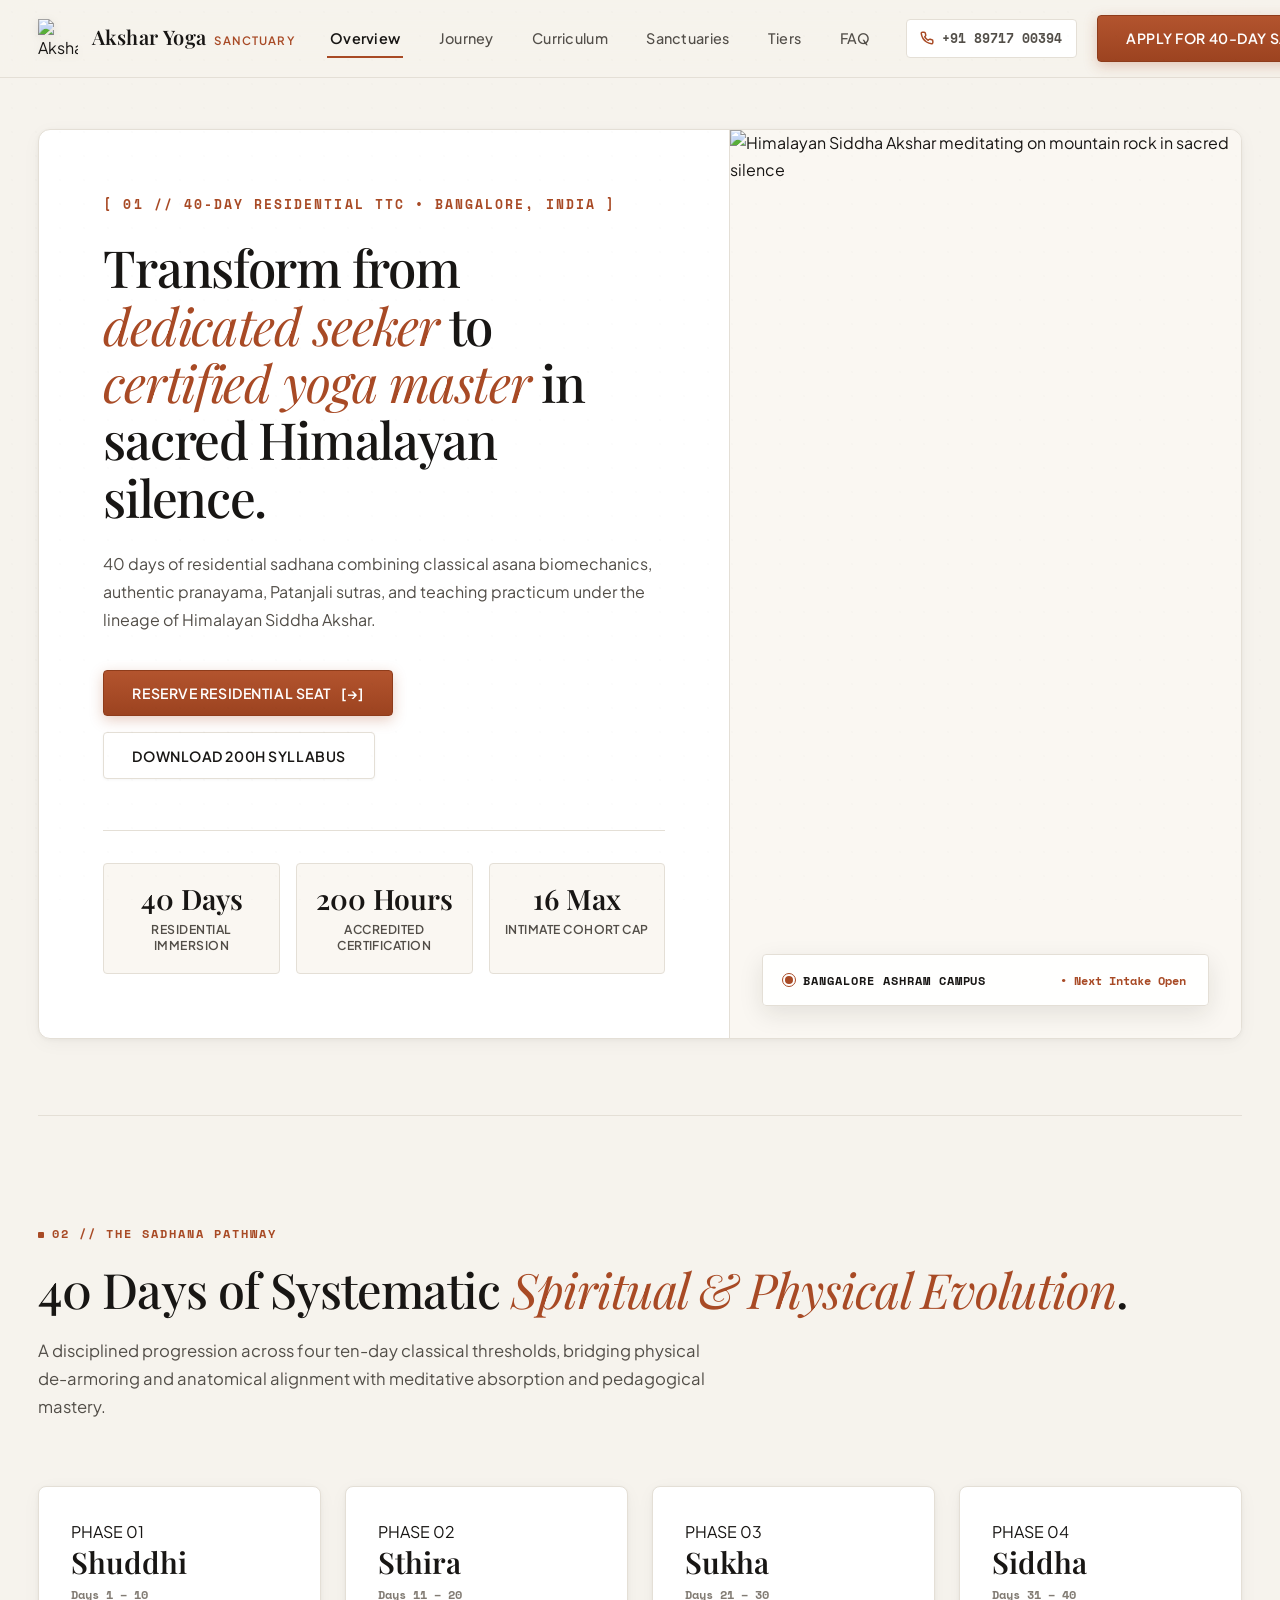
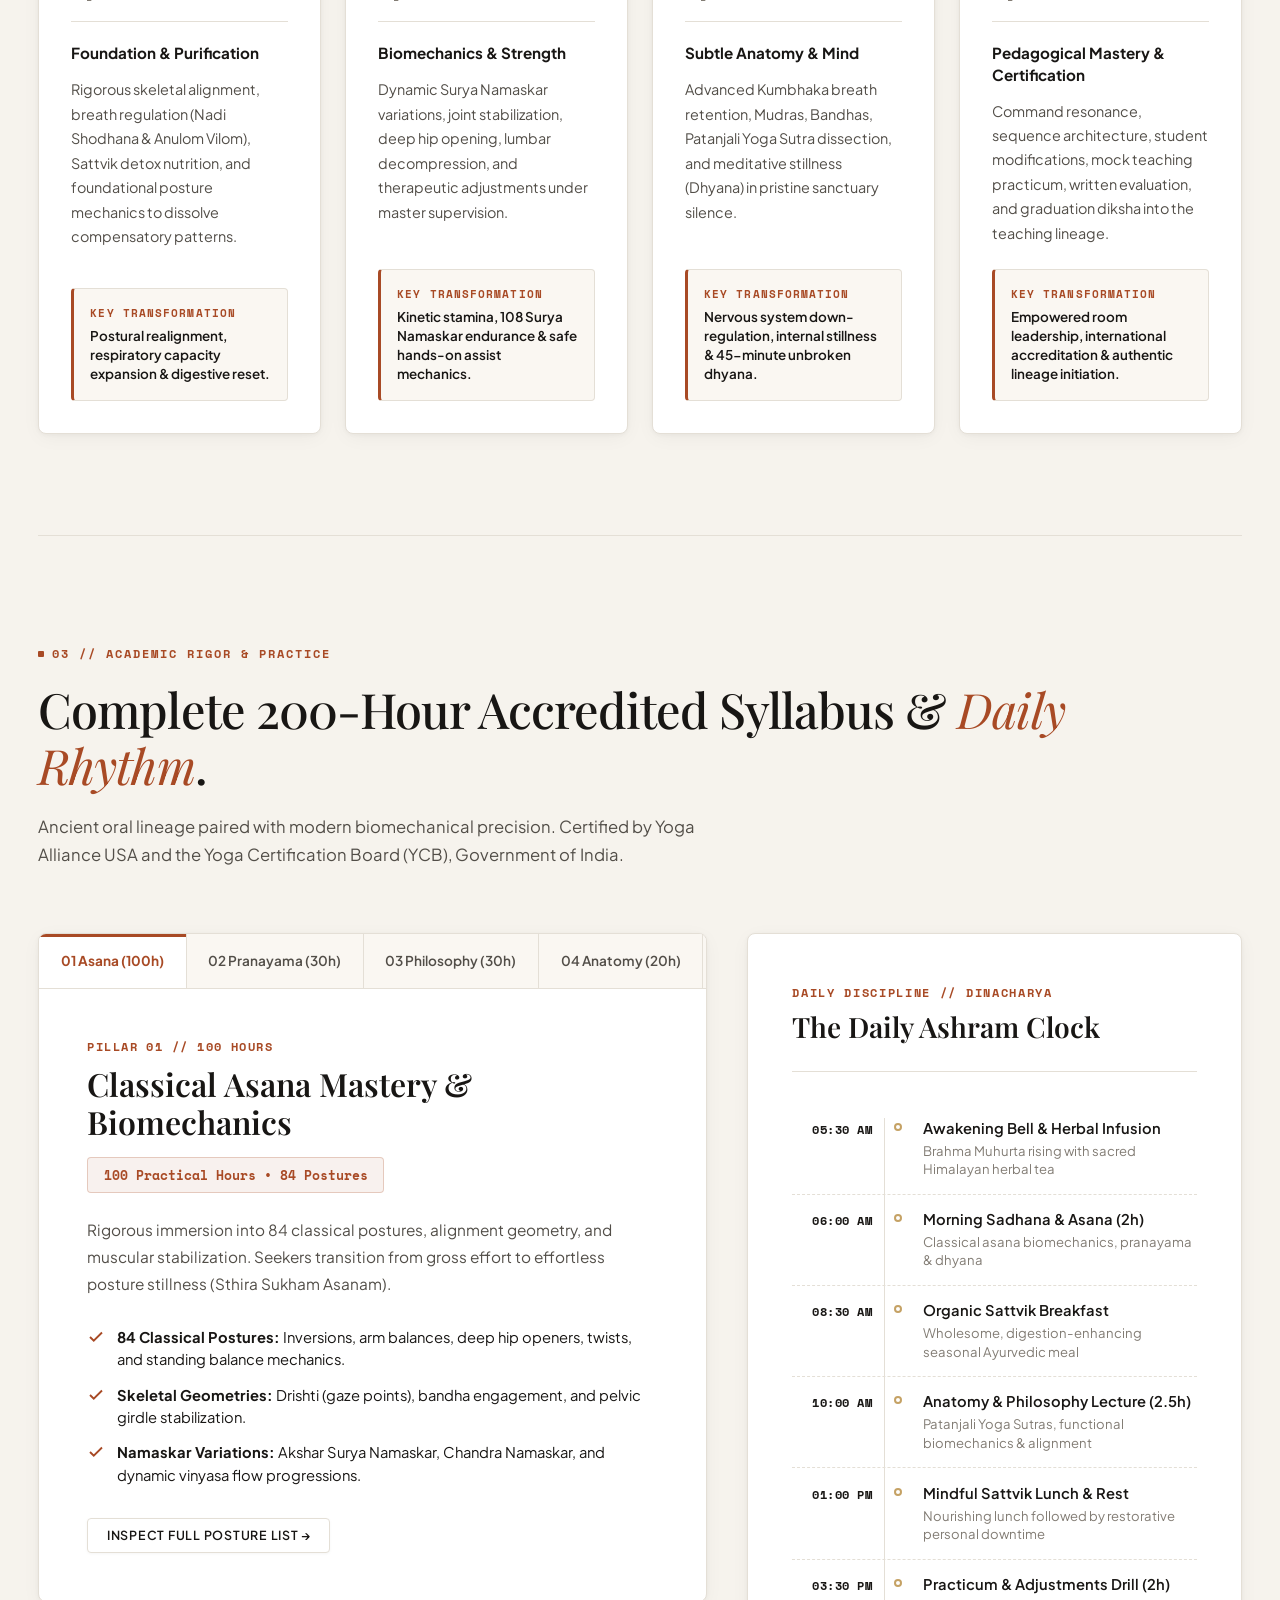
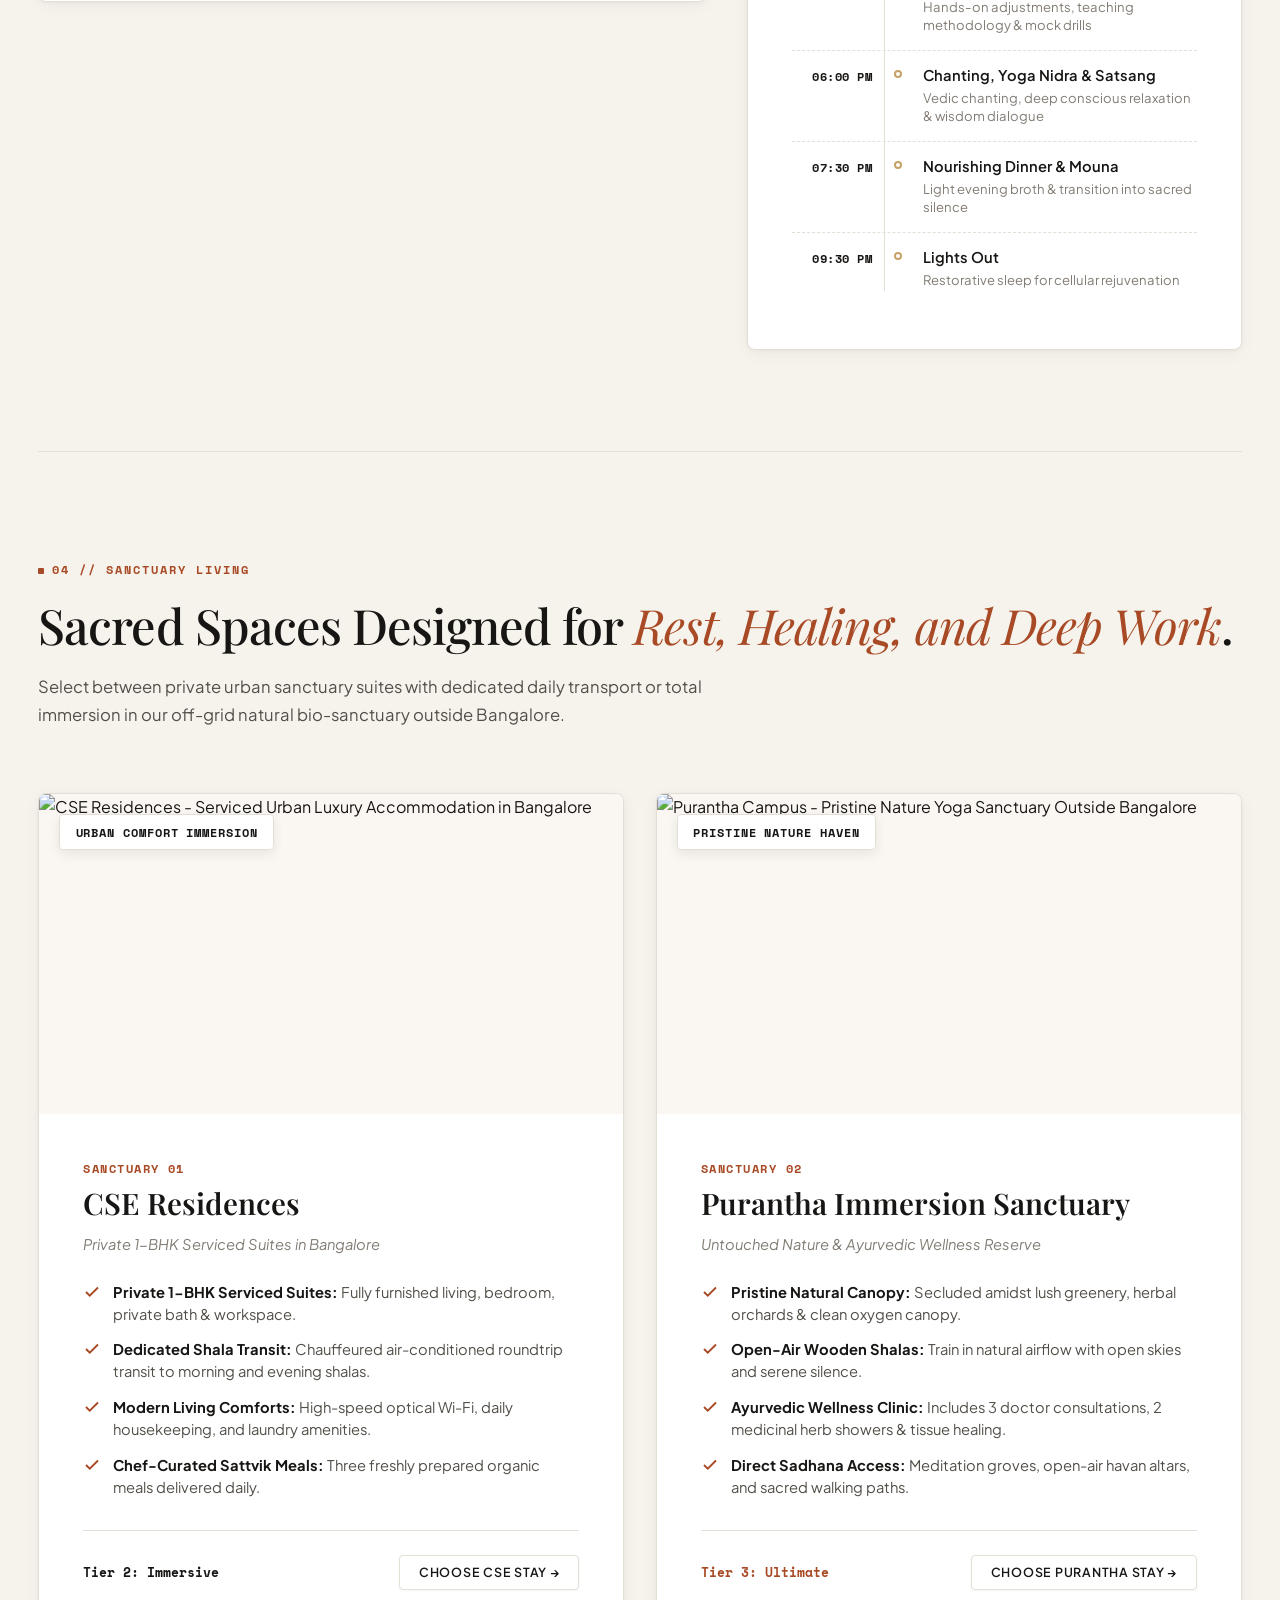
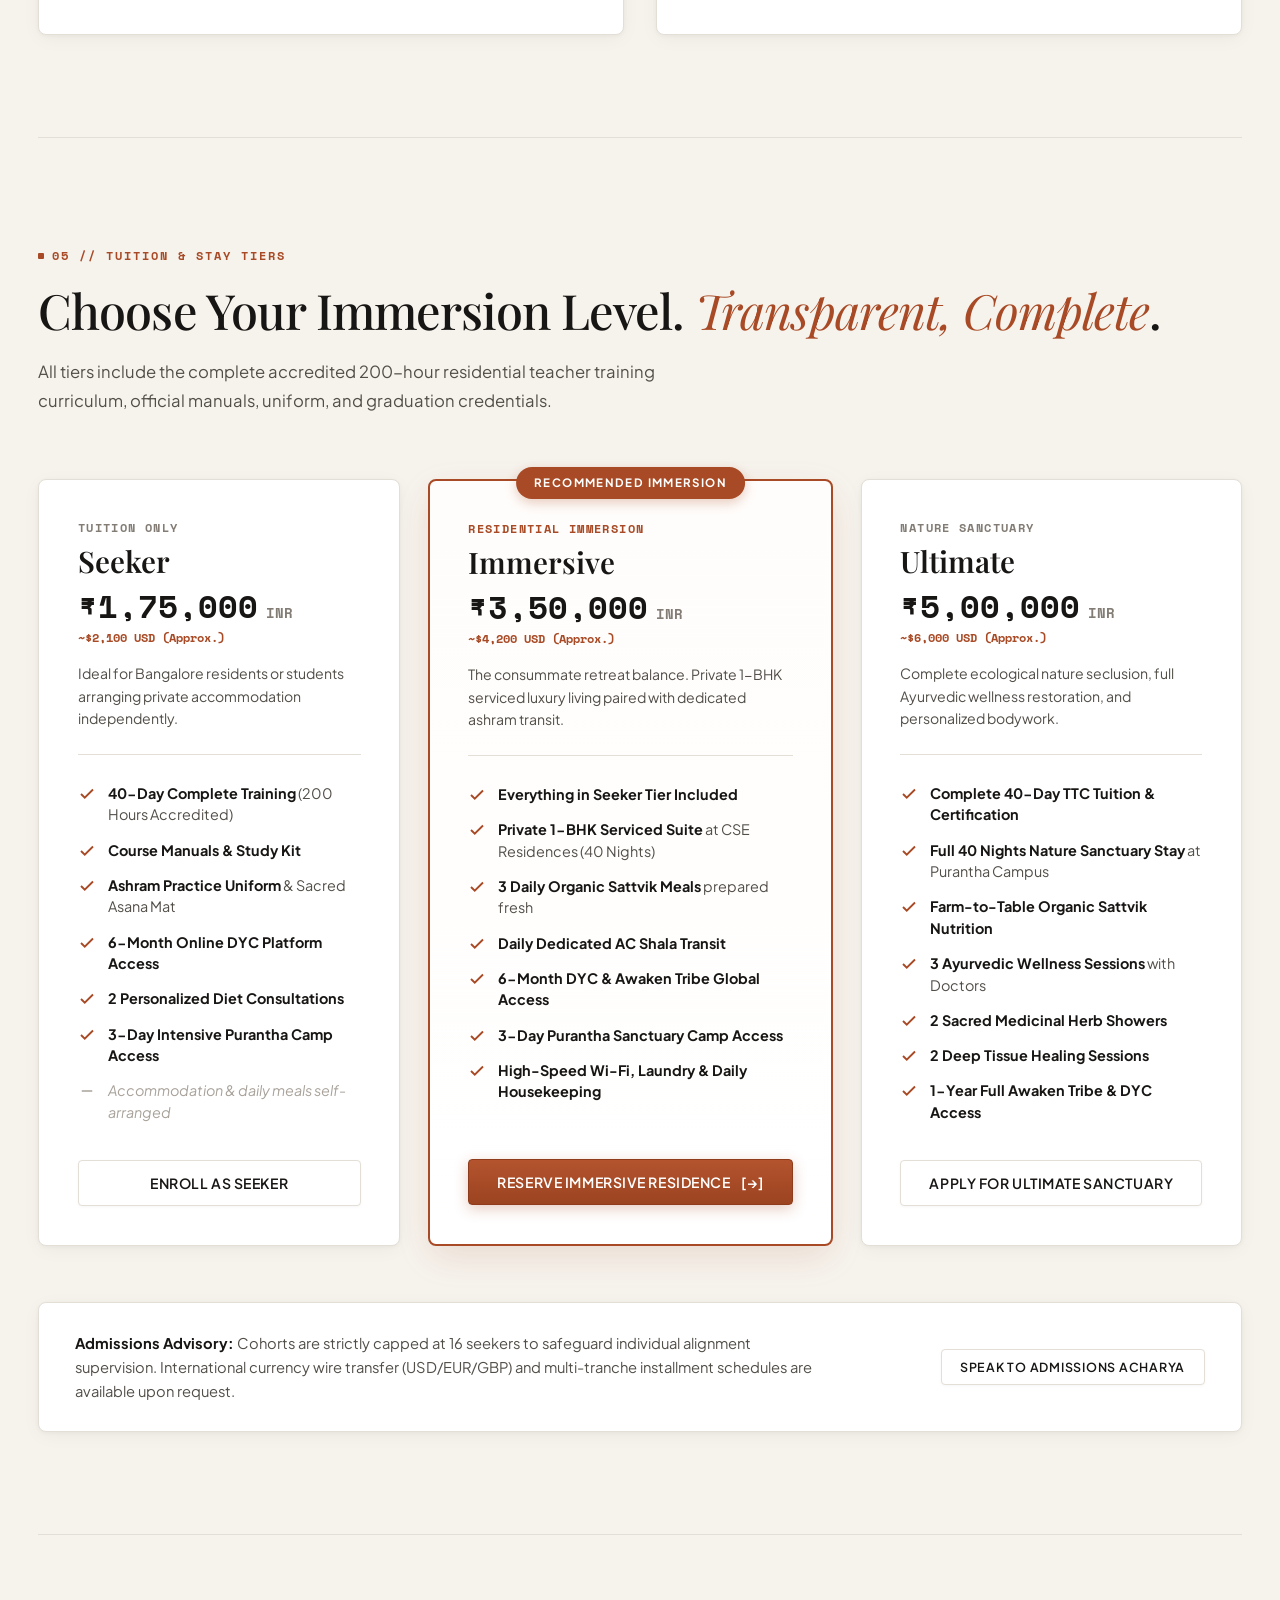
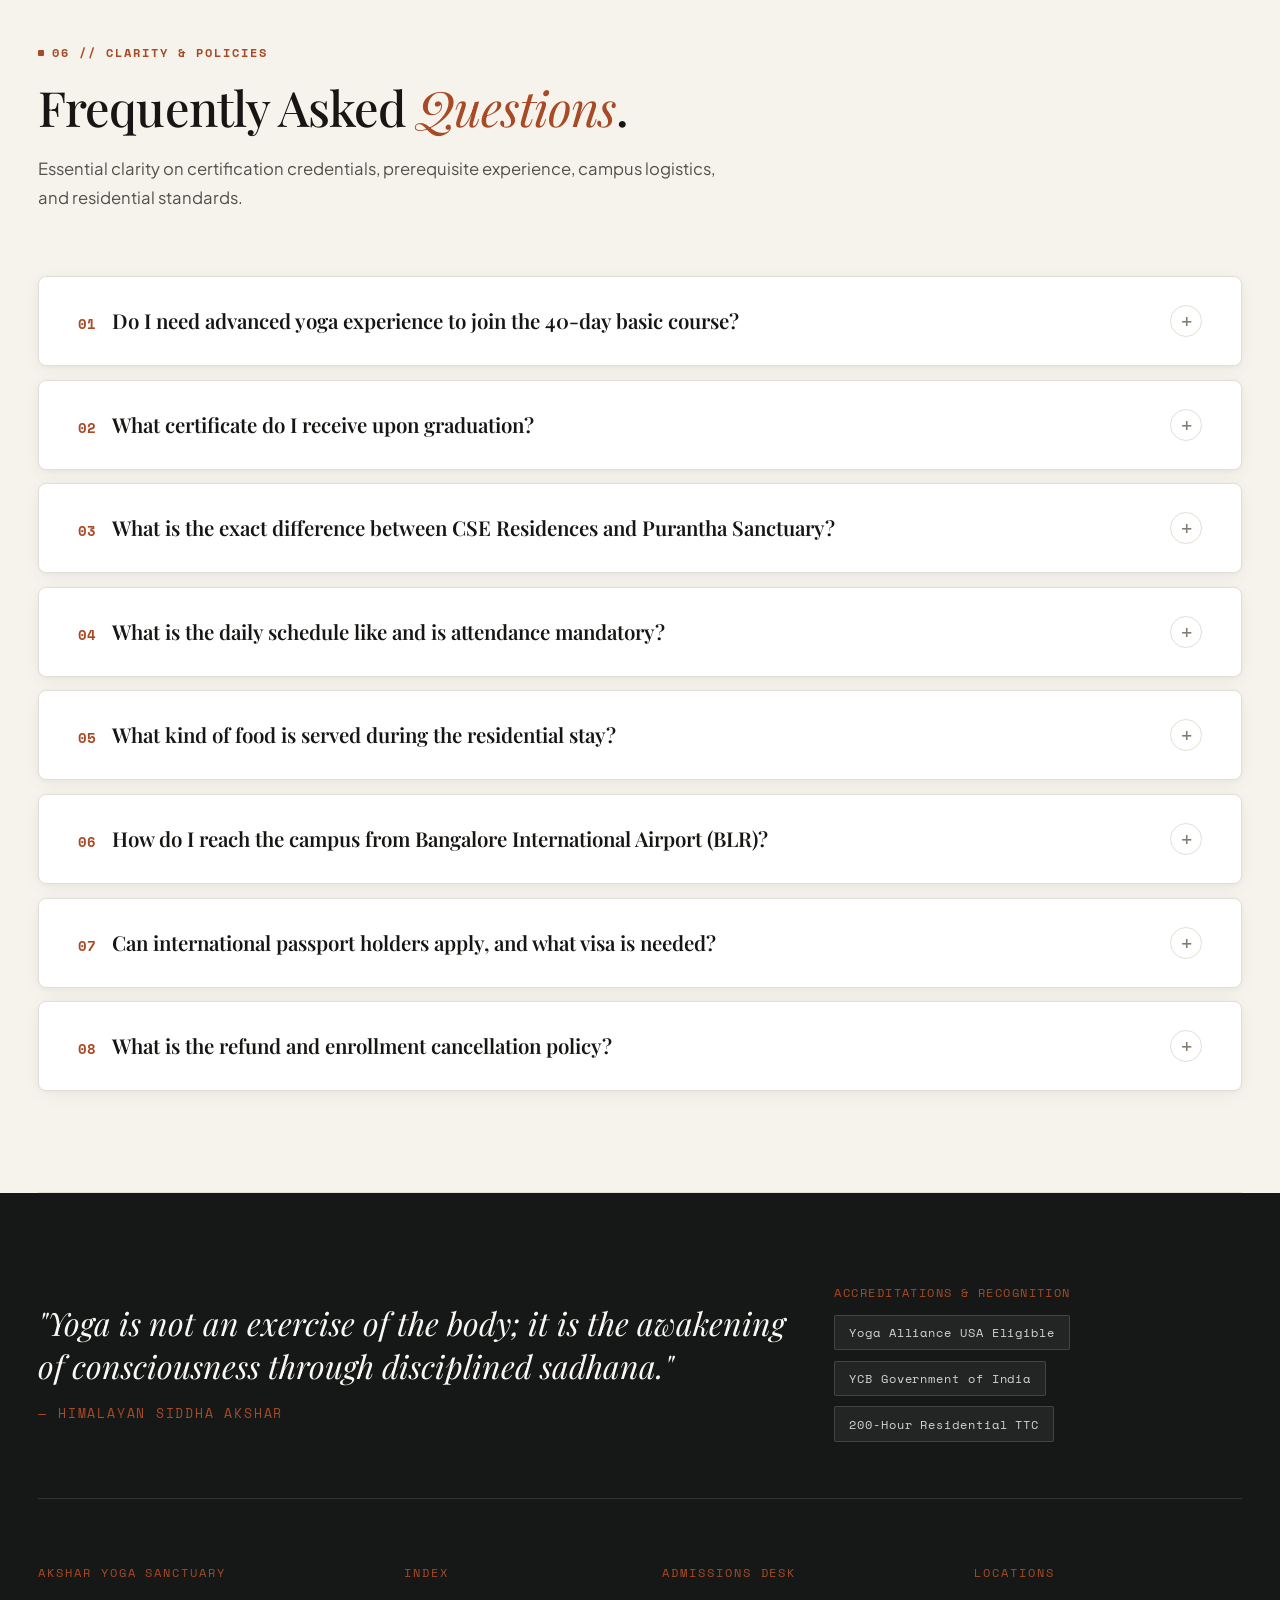
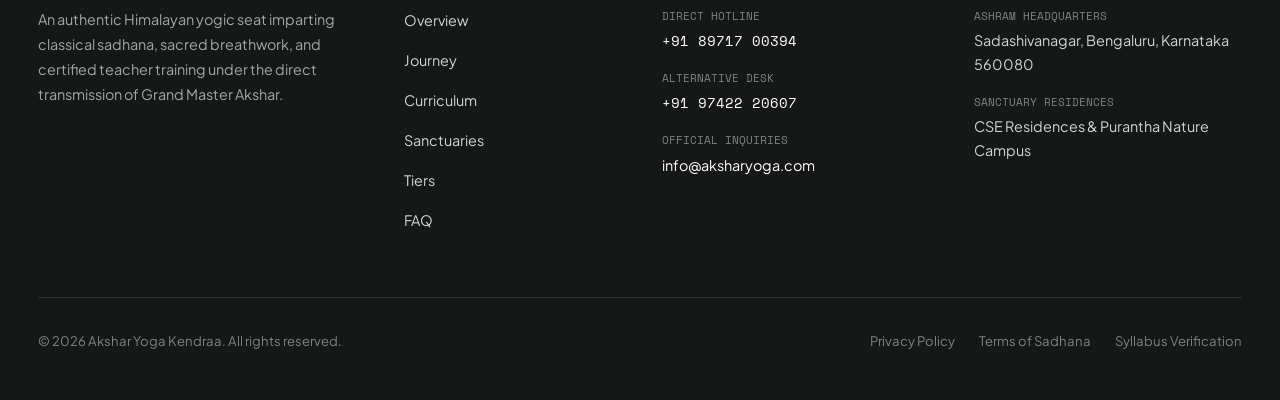
==== commit d77bb7ae: "feat: polish header navigation, unboxed logo, luxury color palette, and floating card design" ====
--- a/lp3.html
+++ b/lp3.html
@@ -48,7 +48,7 @@
   <link href="https://fonts.googleapis.com/css2?family=Playfair+Display:ital,wght@0,500;0,600;1,400;1,500;1,600&family=Plus+Jakarta+Sans:wght@400;500;600;700&family=Space+Mono:ital,wght@0,400;0,700;1,400&display=swap" rel="stylesheet">
 
   <!-- Stylesheet -->
-  <link rel="stylesheet" href="styles.css?v=5.1">
+  <link rel="stylesheet" href="styles.css?v=6.0">
 
   <!-- Structured Data: EducationalOrganization, Course, and FAQPage Schema -->
   <script type="application/ld+json">
@@ -207,21 +207,21 @@
     <div class="container header-inner">
       <!-- Left: Insignia + Sanctuary Brand -->
       <a href="#overview" class="brand-link" aria-label="Akshar Yoga Sanctuary Homepage">
-        <img src="images/akshar_yoga_logo.png" alt="Akshar Yoga Insignia" class="brand-insignia" width="38" height="38">
+        <img src="images/akshar_yoga_logo.png" alt="Akshar Yoga Emblem" class="brand-insignia" width="40" height="40">
         <div class="brand-meta">
-          <span class="brand-name">AKSHAR YOGA SANCTUARY</span>
-          <span class="brand-kicker">HIMALAYAN LINEAGE • BENGALURU</span>
+          <span class="brand-name">Akshar Yoga</span>
+          <span class="brand-sub">Sanctuary</span>
         </div>
       </a>
 
-      <!-- Center (Desktop): Index Navigation Links with Subtle Dots -->
+      <!-- Center (Desktop): Clean Navigation Links -->
       <nav class="desktop-nav" aria-label="Primary Navigation">
-        <a href="#overview" class="nav-link"><span class="nav-link-num">01</span> Overview</a>
-        <a href="#journey" class="nav-link"><span class="nav-link-num">02</span> Journey</a>
-        <a href="#curriculum" class="nav-link"><span class="nav-link-num">03</span> Curriculum</a>
-        <a href="#sanctuaries" class="nav-link"><span class="nav-link-num">04</span> Sanctuaries</a>
-        <a href="#tiers" class="nav-link"><span class="nav-link-num">05</span> Tiers</a>
-        <a href="#faq" class="nav-link"><span class="nav-link-num">06</span> FAQ</a>
+        <a href="#overview" class="nav-link">Overview</a>
+        <a href="#journey" class="nav-link">Journey</a>
+        <a href="#curriculum" class="nav-link">Curriculum</a>
+        <a href="#sanctuaries" class="nav-link">Sanctuaries</a>
+        <a href="#tiers" class="nav-link">Tiers</a>
+        <a href="#faq" class="nav-link">FAQ</a>
       </nav>
 
       <!-- Right: Direct Admissions Hotline + Sharp Terracotta CTA -->
@@ -249,8 +249,8 @@
       <div>
         <div class="mobile-drawer-top">
           <div class="brand-meta">
-            <span class="brand-name">AKSHAR YOGA</span>
-            <span class="brand-kicker">RESIDENTIAL SADHANA</span>
+            <span class="brand-name">Akshar Yoga</span>
+            <span class="brand-sub">Sanctuary</span>
           </div>
           <button type="button" class="mobile-drawer-close" id="btn-mobile-nav-close" aria-label="Close Mobile Navigation">
             <svg width="20" height="20" viewBox="0 0 24 24" fill="none" stroke="currentColor" stroke-width="2">
@@ -261,12 +261,12 @@
         </div>
 
         <ul class="mobile-nav-list">
-          <li><a href="#overview" class="mobile-nav-item"><span class="mobile-nav-num">01</span> Overview</a></li>
-          <li><a href="#journey" class="mobile-nav-item"><span class="mobile-nav-num">02</span> Journey</a></li>
-          <li><a href="#curriculum" class="mobile-nav-item"><span class="mobile-nav-num">03</span> Curriculum</a></li>
-          <li><a href="#sanctuaries" class="mobile-nav-item"><span class="mobile-nav-num">04</span> Sanctuaries</a></li>
-          <li><a href="#tiers" class="mobile-nav-item"><span class="mobile-nav-num">05</span> Tiers</a></li>
-          <li><a href="#faq" class="mobile-nav-item"><span class="mobile-nav-num">06</span> FAQ</a></li>
+          <li><a href="#overview" class="mobile-nav-item">Overview</a></li>
+          <li><a href="#journey" class="mobile-nav-item">Journey</a></li>
+          <li><a href="#curriculum" class="mobile-nav-item">Curriculum</a></li>
+          <li><a href="#sanctuaries" class="mobile-nav-item">Sanctuaries</a></li>
+          <li><a href="#tiers" class="mobile-nav-item">Tiers</a></li>
+          <li><a href="#faq" class="mobile-nav-item">FAQ</a></li>
         </ul>
       </div>
 
@@ -1184,12 +1184,12 @@
         <div>
           <div class="footer-col-title">INDEX</div>
           <ul class="footer-nav-list">
-            <li><a href="#overview" class="footer-nav-link">01 Overview</a></li>
-            <li><a href="#journey" class="footer-nav-link">02 Journey</a></li>
-            <li><a href="#curriculum" class="footer-nav-link">03 Curriculum</a></li>
-            <li><a href="#sanctuaries" class="footer-nav-link">04 Sanctuaries</a></li>
-            <li><a href="#tiers" class="footer-nav-link">05 Tiers</a></li>
-            <li><a href="#faq" class="footer-nav-link">06 FAQ</a></li>
+            <li><a href="#overview" class="footer-nav-link">Overview</a></li>
+            <li><a href="#journey" class="footer-nav-link">Journey</a></li>
+            <li><a href="#curriculum" class="footer-nav-link">Curriculum</a></li>
+            <li><a href="#sanctuaries" class="footer-nav-link">Sanctuaries</a></li>
+            <li><a href="#tiers" class="footer-nav-link">Tiers</a></li>
+            <li><a href="#faq" class="footer-nav-link">FAQ</a></li>
           </ul>
         </div>
 
--- a/styles.css
+++ b/styles.css
@@ -1,53 +1,63 @@
 /* ==========================================================================
    AKSHAR YOGA — 40-DAY BASIC RESIDENTIAL TTC (LANDING PAGE 3)
    Aesthetic: "Aman Himalayan Sanctuary" — Editorial Architectural Luxury
-   Inspired by Aman Resorts, Architectural Digest & Studio KO
+   Rich Cashmere Sand, Warm Alabaster, Obsidian Slate & Consecrated Terracotta
    ========================================================================== */
 
 /* --- CSS Variables & Design Tokens --- */
 :root {
-  /* Color System */
-  --canvas: #FAF8F5;                  /* Raw Silk canvas */
-  --surface: #FFFFFF;                 /* Warm Alabaster surface */
-  --surface-alt: #F4F1EA;             /* Warm stone secondary */
-  --surface-tint: #EFEBE3;            /* Architectural tint */
-  --text-primary: #191C1B;            /* Himalayan Slate */
-  --text-secondary: #4A4E4D;          /* Graphite Slate */
-  --text-muted: #7E8381;              /* Stone Ash */
-  --text-light: #A3A8A6;              /* Fine Caption */
-  
-  /* CTA & Accents */
-  --accent-terracotta: #B85D38;       /* Sacred Terracotta Clay */
-  --accent-terracotta-hover: #9E4D2C; /* Deep Terracotta */
-  --accent-terracotta-light: rgba(184, 93, 56, 0.08);
-  --accent-terracotta-border: rgba(184, 93, 56, 0.25);
-  
-  --gold-accent: #C4A470;             /* Subtle Himalayan Brass */
-  --gold-subtle: rgba(196, 164, 112, 0.15);
-  
-  /* Hairline Borders */
-  --hairline: rgba(25, 28, 27, 0.10); /* Signature 1px hairline border */
-  --hairline-dark: rgba(25, 28, 27, 0.18);
-  --hairline-light: rgba(25, 28, 27, 0.06);
+  /* Rich Aman / Himalayan Luxury Palette */
+  --canvas: #F6F3ED;                   /* Warm Cashmere Sand - gives cards rich contrast */
+  --canvas-warm: #EFEBE3;              /* Deep stone ground */
+  --surface: #FFFFFF;                  /* Crisp Warm Alabaster */
+  --surface-alt: #FAF7F2;              /* Soft Pearl Linen */
+  --surface-card: #FFFFFF;             /* Pure card surface */
+  --surface-card-hover: #FDFBF8;       /* Subtle card hover tint */
+
+  /* Text Colors */
+  --text-primary: #181614;             /* Deep Himalayan Espresso - sharp, high contrast */
+  --text-secondary: #524E48;           /* Warm Graphite Taupe */
+  --text-muted: #827C74;               /* Stone Ash */
+  --text-light: #A8A29A;               /* Fine caption */
+
+  /* Luxury Accents */
+  --accent-terracotta: #A84A25;        /* Rich Consecrated Terracotta Clay */
+  --accent-terracotta-hover: #8F3B1A;  /* Deep terracotta hover */
+  --accent-terracotta-soft: rgba(168, 74, 37, 0.08);
+  --accent-terracotta-border: rgba(168, 74, 37, 0.24);
+
+  --accent-gold: #C5A265;              /* Himalayan Antique Brass / Gold */
+  --accent-gold-soft: rgba(197, 162, 101, 0.12);
+  --accent-gold-border: rgba(197, 162, 101, 0.30);
+
+  /* Card Borders & Separators */
+  --border-card: #E4DFD6;              /* Warm stone card border */
+  --border-card-hover: #D0C8BC;        /* Card border on hover */
+  --hairline: rgba(24, 22, 20, 0.10);  /* Clean hairline divider */
+  --hairline-dark: rgba(24, 22, 20, 0.18);
+  --hairline-light: rgba(24, 22, 20, 0.06);
 
   /* Typography */
   --font-serif: 'Playfair Display', Georgia, 'Times New Roman', serif;
   --font-sans: 'Plus Jakarta Sans', system-ui, -apple-system, sans-serif;
   --font-mono: 'Space Mono', 'SFMono-Regular', Consolas, monospace;
 
-  /* Architectural Micro-radii */
+  /* Architectural Radii */
   --radius-xs: 2px;
-  --radius-sm: 4px;                   /* Architectural micro-radius */
-  --radius-md: 6px;                   /* Card micro-radius */
-
-  /* Shadows (Quiet & Diffuse) */
-  --shadow-subtle: 0 2px 8px rgba(25, 28, 27, 0.03);
-  --shadow-card: 0 12px 32px -8px rgba(25, 28, 27, 0.05);
-  --shadow-modal: 0 24px 64px -12px rgba(25, 28, 27, 0.18);
+  --radius-sm: 4px;                   /* Clean micro-radius */
+  --radius-md: 8px;                   /* Card radius */
+  --radius-lg: 12px;                  /* Frame radius */
+  --radius-pill: 30px;                /* Badge pills */
+
+  /* Shadows (Quiet, Deep & Diffuse) */
+  --shadow-subtle: 0 2px 8px rgba(28, 25, 22, 0.04);
+  --shadow-card: 0 4px 20px -2px rgba(28, 25, 22, 0.05), 0 1px 4px rgba(28, 25, 22, 0.04);
+  --shadow-hover: 0 16px 36px -8px rgba(28, 25, 22, 0.10), 0 2px 8px rgba(28, 25, 22, 0.04);
+  --shadow-modal: 0 24px 60px -12px rgba(24, 22, 20, 0.22);
 
   /* Layout */
   --container-width: 1320px;
-  --header-height: 76px;
+  --header-height: 78px;
   --transition-fast: 0.2s cubic-bezier(0.16, 1, 0.3, 1);
   --transition-smooth: 0.35s cubic-bezier(0.16, 1, 0.3, 1);
 }
@@ -88,9 +98,9 @@
   width: 100vw;
   height: 100vh;
   pointer-events: none;
-  background-image: radial-gradient(rgba(25, 28, 27, 0.02) 1px, transparent 1px);
+  background-image: radial-gradient(rgba(24, 22, 20, 0.02) 1px, transparent 1px);
   background-size: 24px 24px;
-  opacity: 0.5;
+  opacity: 0.6;
   z-index: 999;
 }
 
@@ -179,8 +189,8 @@
   max-width: var(--container-width);
   margin-left: auto;
   margin-right: auto;
-  padding-left: clamp(1rem, 3vw, 2.5rem);
-  padding-right: clamp(1rem, 3vw, 2.5rem);
+  padding-left: clamp(1.25rem, 3vw, 2.5rem);
+  padding-right: clamp(1.25rem, 3vw, 2.5rem);
 }
 
 .section-block {
@@ -193,16 +203,16 @@
   content: "";
   position: absolute;
   bottom: 0;
-  left: clamp(1rem, 3vw, 2.5rem);
-  right: clamp(1rem, 3vw, 2.5rem);
+  left: clamp(1.25rem, 3vw, 2.5rem);
+  right: clamp(1.25rem, 3vw, 2.5rem);
   max-width: var(--container-width);
   margin: 0 auto;
   height: 1px;
-  background-color: var(--hairline);
+  background-color: var(--border-card);
 }
 
 .section-header {
-  margin-bottom: clamp(2.5rem, 5vw, 4.5rem);
+  margin-bottom: clamp(2.5rem, 5vw, 4rem);
 }
 
 /* --- Architectural Button System --- */
@@ -226,34 +236,36 @@
   overflow: hidden;
 }
 
-/* Primary Terracotta CTA */
+/* Primary Terracotta CTA with Rich Depth */
 .btn-primary {
-  background-color: var(--accent-terracotta);
+  background: linear-gradient(180deg, #B3542E 0%, #9C4320 100%);
   color: #FFFFFF;
-  border: 1px solid var(--accent-terracotta);
-  box-shadow: 0 4px 14px rgba(184, 93, 56, 0.20);
+  border: 1px solid #8E3C1B;
+  box-shadow: 0 4px 14px rgba(168, 74, 37, 0.28);
 }
 
 .btn-primary:hover, .btn-primary:focus-visible {
-  background-color: var(--accent-terracotta-hover);
-  border-color: var(--accent-terracotta-hover);
+  background: linear-gradient(180deg, #9C4320 0%, #873616 100%);
+  border-color: #792F12;
   color: #FFFFFF;
   transform: translateY(-1px);
-  box-shadow: 0 6px 18px rgba(184, 93, 56, 0.28);
+  box-shadow: 0 6px 20px rgba(168, 74, 37, 0.38);
 }
 
 /* Secondary Hairline Outline CTA */
 .btn-outline {
-  background-color: transparent;
-  color: var(--text-primary);
-  border: 1px solid var(--hairline-dark);
+  background-color: var(--surface);
+  color: var(--text-primary);
+  border: 1px solid var(--border-card);
+  box-shadow: 0 1px 3px rgba(28, 25, 22, 0.04);
 }
 
 .btn-outline:hover, .btn-outline:focus-visible {
-  background-color: var(--surface);
+  background-color: #FFFFFF;
   border-color: var(--text-primary);
   color: var(--text-primary);
   transform: translateY(-1px);
+  box-shadow: 0 4px 12px rgba(28, 25, 22, 0.08);
 }
 
 /* WhatsApp CTA */
@@ -261,11 +273,13 @@
   background-color: #25D366;
   color: #FFFFFF;
   border: 1px solid #20BA5A;
+  box-shadow: 0 4px 12px rgba(37, 211, 102, 0.25);
 }
 
 .btn-whatsapp:hover, .btn-whatsapp:focus-visible {
   background-color: #20BA5A;
   color: #FFFFFF;
+  transform: translateY(-1px);
 }
 
 .btn-sm {
@@ -288,7 +302,7 @@
 }
 
 /* ==========================================================================
-   HEADER: Minimalist Architectural Navigation
+   HEADER: Clean Architectural Navigation (No Serial Numbers, Prestigious Logo)
    ========================================================================== */
 .site-header {
   position: sticky;
@@ -296,10 +310,10 @@
   left: 0;
   width: 100%;
   height: var(--header-height);
-  background-color: rgba(250, 248, 245, 0.94);
-  backdrop-filter: blur(14px);
-  -webkit-backdrop-filter: blur(14px);
-  border-bottom: 1px solid var(--hairline);
+  background-color: rgba(246, 243, 237, 0.95);
+  backdrop-filter: blur(16px);
+  -webkit-backdrop-filter: blur(16px);
+  border-bottom: 1px solid var(--border-card);
   z-index: 100;
   transition: background-color var(--transition-fast), border-color var(--transition-fast);
 }
@@ -309,82 +323,78 @@
   align-items: center;
   justify-content: space-between;
   height: 100%;
-  gap: 1.5rem;
-}
-
-/* Brand Identity */
+  gap: 2rem;
+}
+
+/* Brand Identity: Clean, Prestigious, No clunky box */
 .brand-link {
-  display: flex;
-  align-items: center;
-  gap: 0.75rem;
+  display: inline-flex;
+  align-items: center;
+  gap: 0.85rem;
   text-decoration: none;
+  flex-shrink: 0;
   min-width: 0;
-  flex: 1 1 auto;
 }
 
 .brand-insignia {
-  width: 38px;
-  height: 38px;
+  width: 40px;
+  height: 40px;
   object-fit: contain;
-  border-radius: var(--radius-xs);
-  padding: 2px;
-  background-color: var(--surface);
-  border: 1px solid var(--hairline);
+  background: transparent;
+  border: none;
+  padding: 0;
+  border-radius: 0;
+  filter: drop-shadow(0 2px 4px rgba(0, 0, 0, 0.08));
 }
 
 .brand-meta {
   display: flex;
-  flex-direction: column;
-  min-width: 0;
+  align-items: baseline;
+  gap: 0.5rem;
+  white-space: nowrap;
 }
 
 .brand-name {
   font-family: var(--font-serif);
-  font-size: clamp(0.88rem, 3.4vw, 1.05rem);
+  font-size: 1.25rem;
   font-weight: 600;
-  letter-spacing: 0.04em;
-  color: var(--text-primary);
-  line-height: 1.15;
-  white-space: nowrap;
-  overflow: hidden;
-  text-overflow: ellipsis;
-}
-
-.brand-kicker {
-  font-family: var(--font-mono);
-  font-size: 0.62rem;
-  letter-spacing: 0.16em;
+  letter-spacing: 0.02em;
+  color: var(--text-primary);
+  line-height: 1;
+}
+
+.brand-sub {
+  font-family: var(--font-sans);
+  font-size: 0.72rem;
+  font-weight: 600;
+  letter-spacing: 0.1em;
   text-transform: uppercase;
-  color: var(--text-muted);
-}
-
-/* Desktop Navigation Links */
+  color: var(--accent-terracotta);
+}
+
+/* Desktop Navigation Links (Clean, No Serial Numbers!) */
 .desktop-nav {
   display: flex;
   align-items: center;
-  gap: 1.75rem;
+  gap: 2rem;
 }
 
 .nav-link {
-  font-family: var(--font-mono);
-  font-size: 0.82rem;
-  letter-spacing: 0.06em;
+  font-family: var(--font-sans);
+  font-size: 0.9rem;
+  font-weight: 500;
+  letter-spacing: 0.02em;
   color: var(--text-secondary);
   position: relative;
-  padding: 0.4rem 0;
+  padding: 0.5rem 0.2rem;
   display: inline-flex;
   align-items: center;
-  gap: 0.45rem;
-}
-
-.nav-link-num {
-  font-size: 0.72rem;
-  color: var(--text-muted);
-  font-weight: 400;
-}
-
-.nav-link:hover, .nav-link:focus-visible {
-  color: var(--text-primary);
+  transition: color var(--transition-fast);
+}
+
+.nav-link:hover, .nav-link.active {
+  color: var(--text-primary);
+  font-weight: 600;
 }
 
 .nav-link::after {
@@ -393,7 +403,7 @@
   bottom: 0;
   left: 0;
   width: 0;
-  height: 1.5px;
+  height: 2px;
   background-color: var(--accent-terracotta);
   transition: width var(--transition-fast);
 }
@@ -416,18 +426,19 @@
   gap: 0.5rem;
   font-family: var(--font-mono);
   font-size: 0.82rem;
-  font-weight: 500;
+  font-weight: 600;
   color: var(--text-secondary);
-  padding: 0.5rem 0.75rem;
+  padding: 0.5rem 0.85rem;
   border-radius: var(--radius-sm);
-  border: 1px solid transparent;
+  border: 1px solid var(--border-card);
+  background-color: var(--surface);
   transition: all var(--transition-fast);
 }
 
 .header-phone-link:hover {
   color: var(--text-primary);
-  border-color: var(--hairline);
-  background-color: var(--surface);
+  border-color: var(--text-primary);
+  background-color: #FFFFFF;
 }
 
 .header-phone-link svg {
@@ -443,7 +454,7 @@
   width: 44px;
   height: 44px;
   border-radius: var(--radius-sm);
-  border: 1px solid var(--hairline);
+  border: 1px solid var(--border-card);
   background-color: var(--surface);
   gap: 6px;
   padding: 10px;
@@ -452,7 +463,7 @@
 .mobile-nav-toggle span {
   display: block;
   width: 22px;
-  height: 1.5px;
+  height: 2px;
   background-color: var(--text-primary);
   transition: transform var(--transition-fast), opacity var(--transition-fast);
 }
@@ -462,9 +473,9 @@
   display: none;
   position: fixed;
   inset: 0;
-  background-color: rgba(25, 28, 27, 0.45);
-  backdrop-filter: blur(6px);
-  -webkit-backdrop-filter: blur(6px);
+  background-color: rgba(24, 22, 20, 0.55);
+  backdrop-filter: blur(8px);
+  -webkit-backdrop-filter: blur(8px);
   z-index: 200;
   opacity: 0;
   pointer-events: none;
@@ -486,7 +497,7 @@
   max-width: 380px;
   height: 100%;
   background-color: var(--canvas);
-  border-left: 1px solid var(--hairline);
+  border-left: 1px solid var(--border-card);
   padding: 2rem 1.75rem;
   display: flex;
   flex-direction: column;
@@ -506,14 +517,15 @@
   justify-content: space-between;
   margin-bottom: 2.5rem;
   padding-bottom: 1.25rem;
-  border-bottom: 1px solid var(--hairline);
+  border-bottom: 1px solid var(--border-card);
 }
 
 .mobile-drawer-close {
   width: 40px;
   height: 40px;
   border-radius: var(--radius-sm);
-  border: 1px solid var(--hairline);
+  border: 1px solid var(--border-card);
+  background-color: var(--surface);
   display: flex;
   align-items: center;
   justify-content: center;
@@ -532,31 +544,22 @@
   font-size: 1.5rem;
   font-weight: 500;
   color: var(--text-primary);
-  display: flex;
-  align-items: baseline;
-  gap: 0.85rem;
+  display: block;
   padding-bottom: 0.75rem;
-  border-bottom: 1px solid var(--hairline-light);
-}
-
-.mobile-nav-num {
-  font-family: var(--font-mono);
-  font-size: 0.85rem;
-  color: var(--accent-terracotta);
-  font-weight: 600;
+  border-bottom: 1px solid var(--border-card);
 }
 
 .mobile-drawer-footer {
   margin-top: 2.5rem;
   padding-top: 1.5rem;
-  border-top: 1px solid var(--hairline);
+  border-top: 1px solid var(--border-card);
   display: flex;
   flex-direction: column;
   gap: 1rem;
 }
 
 /* ==========================================================================
-   SECTION 1: The Master Hero Frame (Split Architectural Composition)
+   SECTION 1: The Master Hero Frame (Architectural Split Frame & Stat Tiles)
    ========================================================================== */
 .hero-section {
   padding-top: clamp(2rem, 4vw, 3.5rem);
@@ -567,19 +570,19 @@
   display: grid;
   grid-template-columns: 1.15fr 0.85fr;
   background-color: var(--surface);
-  border: 1px solid var(--hairline);
-  border-radius: var(--radius-md);
+  border: 1px solid var(--border-card);
+  border-radius: var(--radius-lg);
   box-shadow: var(--shadow-card);
   overflow: hidden;
 }
 
-/* Left Column: Hero Narrative & Metrics */
+/* Left Column: Hero Narrative & Micro-Card Stats */
 .hero-content-col {
-  padding: clamp(2.25rem, 5vw, 4.5rem);
+  padding: clamp(2.5rem, 5vw, 4.5rem);
   display: flex;
   flex-direction: column;
   justify-content: space-between;
-  border-right: 1px solid var(--hairline);
+  border-right: 1px solid var(--border-card);
 }
 
 .hero-kicker {
@@ -625,43 +628,47 @@
   margin-bottom: clamp(2.5rem, 4vw, 3.5rem);
 }
 
-/* Hero Quick Stats (3 Hairline-divided columns) */
+/* Quick Stats Grid: Sculptural Micro-Cards */
 .hero-stats-grid {
   display: grid;
   grid-template-columns: repeat(3, 1fr);
-  border-top: 1px solid var(--hairline);
+  gap: 1rem;
   padding-top: 2rem;
-  gap: 1.5rem;
+  border-top: 1px solid var(--border-card);
 }
 
 .hero-stat-item {
-  position: relative;
-}
-
-.hero-stat-item:not(:last-child)::after {
-  content: "";
-  position: absolute;
-  top: 10%;
-  right: -0.75rem;
-  height: 80%;
-  width: 1px;
-  background-color: var(--hairline);
+  background-color: var(--surface-alt);
+  border: 1px solid var(--border-card);
+  border-radius: var(--radius-sm);
+  padding: 1.25rem 0.85rem;
+  text-align: center;
+  transition: all var(--transition-fast);
+}
+
+.hero-stat-item:hover {
+  background-color: #FFFFFF;
+  border-color: var(--accent-terracotta);
+  transform: translateY(-2px);
+  box-shadow: 0 6px 16px rgba(28, 25, 22, 0.06);
 }
 
 .hero-stat-value {
-  font-family: var(--font-mono);
+  font-family: var(--font-serif);
   font-size: clamp(1.4rem, 2.2vw, 1.85rem);
-  font-weight: 700;
+  font-weight: 600;
   color: var(--text-primary);
   line-height: 1.1;
   margin-bottom: 0.35rem;
 }
 
 .hero-stat-label {
-  font-size: 0.8rem;
-  font-weight: 500;
-  color: var(--text-muted);
+  font-size: 0.76rem;
+  font-weight: 600;
+  color: var(--text-secondary);
   line-height: 1.35;
+  text-transform: uppercase;
+  letter-spacing: 0.04em;
 }
 
 /* Right Column: Architectural Photography Frame */
@@ -676,7 +683,7 @@
   width: 100%;
   height: 100%;
   object-fit: cover;
-  object-position: 84% 20%; /* Prompt mandate: Guruji prominently visible */
+  object-position: 84% 20%;
   transition: transform 1.2s cubic-bezier(0.16, 1, 0.3, 1);
 }
 
@@ -690,17 +697,17 @@
   bottom: 2rem;
   left: 2rem;
   right: 2rem;
-  background: rgba(255, 255, 255, 0.88);
+  background: rgba(255, 255, 255, 0.92);
   backdrop-filter: blur(16px);
   -webkit-backdrop-filter: blur(16px);
-  border: 1px solid var(--hairline-dark);
+  border: 1px solid var(--border-card);
   border-radius: var(--radius-sm);
-  padding: 0.9rem 1.25rem;
+  padding: 0.95rem 1.35rem;
   display: flex;
   align-items: center;
   justify-content: space-between;
   gap: 0.75rem;
-  box-shadow: 0 8px 24px rgba(25, 28, 27, 0.08);
+  box-shadow: 0 8px 24px rgba(28, 25, 22, 0.10);
 }
 
 .badge-text-group {
@@ -745,56 +752,62 @@
   font-family: var(--font-mono);
   font-size: 0.72rem;
   color: var(--accent-terracotta);
-  font-weight: 600;
+  font-weight: 700;
 }
 
 /* ==========================================================================
-   SECTION 2: The 4-Phase Transformation Journey (Sadhana Blueprint)
+   SECTION 2: The 4-Phase Transformation Journey (Distinct Floating Cards)
    ========================================================================== */
 .pathway-grid {
   display: grid;
   grid-template-columns: repeat(4, 1fr);
+  gap: 1.5rem;
+}
+
+.pathway-card {
   background-color: var(--surface);
-  border: 1px solid var(--hairline);
+  border: 1px solid var(--border-card);
   border-radius: var(--radius-md);
-  box-shadow: var(--shadow-subtle);
-  overflow: hidden;
-}
-
-.pathway-card {
-  padding: clamp(1.75rem, 3vw, 2.5rem);
+  padding: clamp(1.75rem, 2.5vw, 2.25rem);
   display: flex;
   flex-direction: column;
   position: relative;
-  transition: background-color var(--transition-fast);
-}
-
-.pathway-card:not(:last-child) {
-  border-right: 1px solid var(--hairline);
+  box-shadow: var(--shadow-card);
+  transition: all var(--transition-smooth);
 }
 
 .pathway-card:hover {
-  background-color: #FAF8F4;
+  transform: translateY(-4px);
+  box-shadow: var(--shadow-hover);
+  border-color: var(--border-card-hover);
 }
 
 .phase-header {
-  margin-bottom: 1.5rem;
-  padding-bottom: 1.25rem;
-  border-bottom: 1px solid var(--hairline);
-}
-
-.phase-index {
-  font-family: var(--font-mono);
-  font-size: 0.75rem;
+  margin-bottom: 1.25rem;
+  padding-bottom: 1rem;
+  border-bottom: 1px solid var(--border-card);
+}
+
+.phase-pill {
+  display: inline-flex;
+  align-items: center;
+  gap: 0.4rem;
+  font-family: var(--font-mono);
+  font-size: 0.7rem;
   font-weight: 700;
+  letter-spacing: 0.12em;
+  text-transform: uppercase;
   color: var(--accent-terracotta);
-  letter-spacing: 0.12em;
-  margin-bottom: 0.4rem;
+  background-color: var(--accent-terracotta-soft);
+  padding: 0.35rem 0.75rem;
+  border-radius: var(--radius-sm);
+  margin-bottom: 0.85rem;
+  border: 1px solid var(--accent-terracotta-border);
 }
 
 .phase-name {
   font-family: var(--font-serif);
-  font-size: 1.65rem;
+  font-size: 1.85rem;
   font-weight: 600;
   color: var(--text-primary);
   line-height: 1.15;
@@ -802,16 +815,17 @@
 
 .phase-days {
   font-family: var(--font-mono);
-  font-size: 0.8rem;
+  font-size: 0.78rem;
   color: var(--text-muted);
-  margin-top: 0.25rem;
+  margin-top: 0.35rem;
+  font-weight: 600;
 }
 
 .phase-theme {
-  font-size: 0.92rem;
-  font-weight: 600;
-  color: var(--text-primary);
-  margin-bottom: 1rem;
+  font-size: 0.95rem;
+  font-weight: 700;
+  color: var(--text-primary);
+  margin-bottom: 0.85rem;
   line-height: 1.4;
 }
 
@@ -825,9 +839,10 @@
 
 .phase-milestone-box {
   margin-top: auto;
-  padding: 0.85rem 1rem;
-  background-color: var(--canvas);
-  border: 1px solid var(--hairline);
+  padding: 1rem;
+  background-color: var(--surface-alt);
+  border: 1px solid var(--border-card);
+  border-left: 3px solid var(--accent-terracotta);
   border-radius: var(--radius-sm);
 }
 
@@ -838,14 +853,14 @@
   text-transform: uppercase;
   letter-spacing: 0.1em;
   color: var(--accent-terracotta);
-  margin-bottom: 0.2rem;
+  margin-bottom: 0.25rem;
 }
 
 .phase-milestone-text {
-  font-size: 0.82rem;
-  color: var(--text-primary);
-  font-weight: 500;
-  line-height: 1.35;
+  font-size: 0.84rem;
+  color: var(--text-primary);
+  font-weight: 600;
+  line-height: 1.4;
 }
 
 /* ==========================================================================
@@ -854,25 +869,24 @@
 .curriculum-split-layout {
   display: grid;
   grid-template-columns: 1.15fr 0.85fr;
-  gap: clamp(1.75rem, 3.5vw, 3rem);
+  gap: clamp(1.75rem, 3.5vw, 2.5rem);
   align-items: start;
 }
 
 /* Left: Tabbed Module Breakdown */
 .curriculum-module-box {
   background-color: var(--surface);
-  border: 1px solid var(--hairline);
+  border: 1px solid var(--border-card);
   border-radius: var(--radius-md);
-  box-shadow: var(--shadow-subtle);
+  box-shadow: var(--shadow-card);
   overflow: hidden;
   max-width: 100%;
-  width: 100%;
 }
 
 .curriculum-tabs-header {
   display: flex;
-  border-bottom: 1px solid var(--hairline);
   background-color: var(--surface-alt);
+  border-bottom: 1px solid var(--border-card);
   overflow-x: auto;
   -webkit-overflow-scrolling: touch;
   scrollbar-width: none;
@@ -884,13 +898,13 @@
 }
 
 .curriculum-tab-btn {
-  padding: 1.15rem 1.25rem;
-  font-family: var(--font-mono);
-  font-size: 0.8rem;
-  font-weight: 700;
-  letter-spacing: 0.08em;
+  padding: 1.15rem 1.35rem;
+  font-family: var(--font-sans);
+  font-size: 0.85rem;
+  font-weight: 600;
   color: var(--text-secondary);
-  border-right: 1px solid var(--hairline);
+  border: none;
+  border-right: 1px solid var(--border-card);
   background: transparent;
   white-space: nowrap;
   position: relative;
@@ -900,12 +914,13 @@
 
 .curriculum-tab-btn:hover {
   color: var(--text-primary);
-  background-color: rgba(255, 255, 255, 0.6);
+  background-color: #FFFFFF;
 }
 
 .curriculum-tab-btn.active {
-  background-color: var(--surface);
+  background-color: #FFFFFF;
   color: var(--accent-terracotta);
+  font-weight: 700;
 }
 
 .curriculum-tab-btn.active::after {
@@ -914,7 +929,7 @@
   top: 0;
   left: 0;
   right: 0;
-  height: 2px;
+  height: 3px;
   background-color: var(--accent-terracotta);
 }
 
@@ -947,7 +962,7 @@
 
 .panel-title {
   font-family: var(--font-serif);
-  font-size: clamp(1.5rem, 2.5vw, 2rem);
+  font-size: clamp(1.5rem, 2.5vw, 2.1rem);
   font-weight: 600;
   color: var(--text-primary);
   line-height: 1.2;
@@ -961,8 +976,8 @@
   font-family: var(--font-mono);
   font-size: 0.8rem;
   font-weight: 700;
-  padding: 0.35rem 0.85rem;
-  background-color: var(--accent-terracotta-light);
+  padding: 0.4rem 0.95rem;
+  background-color: var(--accent-terracotta-soft);
   color: var(--accent-terracotta);
   border: 1px solid var(--accent-terracotta-border);
   border-radius: var(--radius-sm);
@@ -1001,19 +1016,19 @@
   margin-top: 2px;
 }
 
-/* Right: The Daily Ashram Clock (Brahma Muhurta to Lights Out) */
+/* Right: The Daily Ashram Clock */
 .ashram-clock-box {
   background-color: var(--surface);
-  border: 1px solid var(--hairline);
+  border: 1px solid var(--border-card);
   border-radius: var(--radius-md);
-  box-shadow: var(--shadow-subtle);
+  box-shadow: var(--shadow-card);
   padding: clamp(2rem, 3.5vw, 2.75rem);
 }
 
 .clock-header {
   margin-bottom: 2rem;
   padding-bottom: 1.25rem;
-  border-bottom: 1px solid var(--hairline);
+  border-bottom: 1px solid var(--border-card);
 }
 
 .clock-kicker {
@@ -1045,7 +1060,7 @@
   bottom: 14px;
   left: 92px;
   width: 1px;
-  background-color: var(--hairline);
+  background-color: var(--border-card);
 }
 
 .timeline-item {
@@ -1057,12 +1072,12 @@
 }
 
 .timeline-item:not(:last-child) {
-  border-bottom: 1px dashed var(--hairline-light);
+  border-bottom: 1px dashed var(--border-card);
 }
 
 .timeline-time {
   font-family: var(--font-mono);
-  font-size: 0.76rem;
+  font-size: 0.78rem;
   font-weight: 700;
   color: var(--text-primary);
   letter-spacing: 0.04em;
@@ -1078,11 +1093,11 @@
 }
 
 .timeline-dot {
-  width: 7px;
-  height: 7px;
+  width: 8px;
+  height: 8px;
   border-radius: 50%;
-  background-color: var(--canvas);
-  border: 1.5px solid var(--text-muted);
+  background-color: var(--surface);
+  border: 2px solid var(--accent-gold);
   transition: all var(--transition-fast);
 }
 
@@ -1097,14 +1112,14 @@
 }
 
 .timeline-activity {
-  font-size: 0.9rem;
+  font-size: 0.92rem;
   font-weight: 600;
   color: var(--text-primary);
   line-height: 1.35;
 }
 
 .timeline-sub {
-  font-size: 0.8rem;
+  font-size: 0.82rem;
   color: var(--text-muted);
   line-height: 1.4;
   margin-top: 0.2rem;
@@ -1116,23 +1131,24 @@
 .sanctuaries-grid {
   display: grid;
   grid-template-columns: repeat(2, 1fr);
-  gap: clamp(1.75rem, 3vw, 2.5rem);
+  gap: 2rem;
 }
 
 .sanctuary-card {
   background-color: var(--surface);
-  border: 1px solid var(--hairline);
+  border: 1px solid var(--border-card);
   border-radius: var(--radius-md);
-  box-shadow: var(--shadow-subtle);
+  box-shadow: var(--shadow-card);
   overflow: hidden;
   display: flex;
   flex-direction: column;
-  transition: transform var(--transition-smooth), box-shadow var(--transition-smooth);
+  transition: all var(--transition-smooth);
 }
 
 .sanctuary-card:hover {
-  transform: translateY(-3px);
-  box-shadow: var(--shadow-card);
+  transform: translateY(-4px);
+  box-shadow: var(--shadow-hover);
+  border-color: var(--border-card-hover);
 }
 
 .sanctuary-image-wrap {
@@ -1157,18 +1173,19 @@
   position: absolute;
   top: 1.25rem;
   left: 1.25rem;
-  background: rgba(255, 255, 255, 0.92);
+  background: rgba(255, 255, 255, 0.94);
   backdrop-filter: blur(10px);
   -webkit-backdrop-filter: blur(10px);
-  border: 1px solid var(--hairline);
+  border: 1px solid var(--border-card);
   border-radius: var(--radius-sm);
-  padding: 0.45rem 0.85rem;
+  padding: 0.45rem 0.95rem;
   font-family: var(--font-mono);
   font-size: 0.72rem;
   font-weight: 700;
   letter-spacing: 0.08em;
   text-transform: uppercase;
   color: var(--text-primary);
+  box-shadow: 0 4px 12px rgba(28, 25, 22, 0.08);
 }
 
 .sanctuary-body {
@@ -1226,7 +1243,7 @@
 }
 
 .sanctuary-footer {
-  border-top: 1px solid var(--hairline);
+  border-top: 1px solid var(--border-card);
   padding-top: 1.5rem;
   display: flex;
   align-items: center;
@@ -1239,53 +1256,54 @@
 .tiers-grid {
   display: grid;
   grid-template-columns: repeat(3, 1fr);
-  gap: clamp(1.5rem, 2.5vw, 2rem);
+  gap: 1.75rem;
   align-items: stretch;
 }
 
 .tier-card {
   background-color: var(--surface);
-  border: 1px solid var(--hairline);
+  border: 1px solid var(--border-card);
   border-radius: var(--radius-md);
-  padding: clamp(2rem, 3.5vw, 2.75rem);
+  padding: clamp(2rem, 3vw, 2.75rem);
   display: flex;
   flex-direction: column;
   position: relative;
-  box-shadow: var(--shadow-subtle);
-  transition: transform var(--transition-smooth), box-shadow var(--transition-smooth);
+  box-shadow: var(--shadow-card);
+  transition: all var(--transition-smooth);
 }
 
 .tier-card:hover {
   transform: translateY(-4px);
-  box-shadow: var(--shadow-card);
+  box-shadow: var(--shadow-hover);
 }
 
 /* Recommended Tier 2 Accentuation */
 .tier-card.recommended {
-  border: 1.5px solid var(--accent-terracotta);
-  background-color: #FFFFFF;
-  box-shadow: 0 16px 40px -10px rgba(184, 93, 56, 0.12);
+  border: 2px solid var(--accent-terracotta);
+  background: linear-gradient(180deg, #FFFDFB 0%, #FFFFFF 100%);
+  box-shadow: 0 12px 36px -4px rgba(168, 74, 37, 0.16);
 }
 
 .tier-badge-recommended {
   position: absolute;
-  top: -13px;
+  top: -14px;
   left: 50%;
   transform: translateX(-50%);
   background-color: var(--accent-terracotta);
   color: #FFFFFF;
-  font-family: var(--font-mono);
-  font-size: 0.68rem;
+  font-family: var(--font-sans);
+  font-size: 0.72rem;
   font-weight: 700;
-  letter-spacing: 0.14em;
+  letter-spacing: 0.12em;
   text-transform: uppercase;
-  padding: 0.35rem 0.95rem;
-  border-radius: var(--radius-xs);
+  padding: 0.4rem 1.15rem;
+  border-radius: var(--radius-pill);
+  box-shadow: 0 4px 12px rgba(168, 74, 37, 0.28);
   white-space: nowrap;
 }
 
 .tier-header {
-  border-bottom: 1px solid var(--hairline);
+  border-bottom: 1px solid var(--border-card);
   padding-bottom: 1.5rem;
   margin-bottom: 1.75rem;
 }
@@ -1318,7 +1336,7 @@
 
 .tier-price {
   font-family: var(--font-mono);
-  font-size: clamp(1.85rem, 2.5vw, 2.25rem);
+  font-size: clamp(1.85rem, 2.5vw, 2.35rem);
   font-weight: 700;
   color: var(--text-primary);
   line-height: 1;
@@ -1328,6 +1346,7 @@
   font-family: var(--font-mono);
   font-size: 0.85rem;
   color: var(--text-muted);
+  font-weight: 600;
 }
 
 .tier-usd-approx {
@@ -1382,10 +1401,11 @@
 /* Tiers Advisory / Trust Strip */
 .tiers-advisory-strip {
   margin-top: 3.5rem;
-  padding: 1.5rem 2rem;
+  padding: 1.75rem 2.25rem;
   background-color: var(--surface);
-  border: 1px solid var(--hairline);
-  border-radius: var(--radius-sm);
+  border: 1px solid var(--border-card);
+  border-radius: var(--radius-md);
+  box-shadow: var(--shadow-card);
   display: flex;
   flex-wrap: wrap;
   align-items: center;
@@ -1404,25 +1424,31 @@
 }
 
 /* ==========================================================================
-   SECTION 6: Essential Questions (Architectural FAQ Accordion)
+   SECTION 6: Essential Questions (Floating Card Accordion)
    ========================================================================== */
 .faq-accordion-list {
   display: flex;
   flex-direction: column;
+  gap: 0.85rem;
+}
+
+.faq-item {
   background-color: var(--surface);
-  border: 1px solid var(--hairline);
+  border: 1px solid var(--border-card);
   border-radius: var(--radius-md);
-  box-shadow: var(--shadow-subtle);
+  box-shadow: var(--shadow-card);
   overflow: hidden;
-}
-
-.faq-item {
-  border-bottom: 1px solid var(--hairline);
-  transition: background-color var(--transition-fast);
-}
-
-.faq-item:last-child {
-  border-bottom: none;
+  transition: all var(--transition-fast);
+}
+
+.faq-item:hover {
+  border-color: var(--border-card-hover);
+  background-color: var(--surface-card-hover);
+}
+
+.faq-item.active {
+  border-color: var(--accent-terracotta-border);
+  box-shadow: 0 6px 20px rgba(168, 74, 37, 0.06);
 }
 
 .faq-question-btn {
@@ -1462,10 +1488,11 @@
   font-size: 1.35rem;
   font-weight: 400;
   color: var(--text-muted);
-  width: 28px;
-  height: 28px;
-  border-radius: var(--radius-xs);
-  border: 1px solid var(--hairline);
+  width: 32px;
+  height: 32px;
+  border-radius: 50%;
+  border: 1px solid var(--border-card);
+  background-color: var(--surface);
   display: flex;
   align-items: center;
   justify-content: center;
@@ -1474,9 +1501,9 @@
 }
 
 .faq-item.active .faq-toggle-icon {
-  background-color: var(--text-primary);
+  background-color: var(--accent-terracotta);
   color: #FFFFFF;
-  border-color: var(--text-primary);
+  border-color: var(--accent-terracotta);
 }
 
 .faq-answer-pane {
@@ -1496,7 +1523,7 @@
    FOOTER: Editorial Monograph
    ========================================================================== */
 .site-footer {
-  background-color: #151817; /* Deepest Himalayan Slate */
+  background-color: #151817;
   color: #FFFFFF;
   padding-top: clamp(4.5rem, 7vw, 6.5rem);
   padding-bottom: clamp(2rem, 4vw, 3rem);
@@ -1646,13 +1673,13 @@
   bottom: 0;
   left: 0;
   width: 100%;
-  background-color: rgba(250, 248, 245, 0.97);
+  background-color: rgba(246, 243, 237, 0.97);
   backdrop-filter: blur(16px);
   -webkit-backdrop-filter: blur(16px);
-  border-top: 1px solid var(--hairline);
+  border-top: 1px solid var(--border-card);
   padding: 0.75rem 1rem;
   z-index: 90;
-  box-shadow: 0 -4px 20px rgba(25, 28, 27, 0.08);
+  box-shadow: 0 -4px 20px rgba(28, 25, 22, 0.08);
   transform: translateY(100%);
   transition: transform var(--transition-smooth);
 }
@@ -1703,7 +1730,7 @@
 .modal-backdrop {
   position: fixed;
   inset: 0;
-  background-color: rgba(25, 28, 27, 0.65);
+  background-color: rgba(24, 22, 20, 0.65);
   backdrop-filter: blur(10px);
   -webkit-backdrop-filter: blur(10px);
   z-index: 300;
@@ -1723,7 +1750,7 @@
 
 .modal-dialog {
   background-color: var(--canvas);
-  border: 1px solid var(--hairline-dark);
+  border: 1px solid var(--border-card);
   border-radius: var(--radius-md);
   box-shadow: var(--shadow-modal);
   width: 100%;
@@ -1746,7 +1773,7 @@
   width: 36px;
   height: 36px;
   border-radius: var(--radius-xs);
-  border: 1px solid var(--hairline);
+  border: 1px solid var(--border-card);
   background-color: var(--surface);
   display: flex;
   align-items: center;
@@ -1763,7 +1790,7 @@
 
 .modal-header {
   padding: 2.25rem 2.25rem 1.25rem;
-  border-bottom: 1px solid var(--hairline);
+  border-bottom: 1px solid var(--border-card);
   background-color: var(--surface);
 }
 
@@ -1801,7 +1828,7 @@
 .step-indicator {
   flex: 1;
   height: 3px;
-  background-color: var(--hairline);
+  background-color: var(--border-card);
   border-radius: 1px;
   position: relative;
   transition: background-color var(--transition-fast);
@@ -1838,7 +1865,7 @@
 .form-input, .form-select, .form-textarea {
   width: 100%;
   padding: 0.85rem 1rem;
-  border: 1px solid var(--hairline-dark);
+  border: 1px solid var(--border-card);
   border-radius: var(--radius-sm);
   background-color: var(--surface);
   color: var(--text-primary);
@@ -1849,7 +1876,7 @@
 .form-input:focus, .form-select:focus, .form-textarea:focus {
   outline: none;
   border-color: var(--accent-terracotta);
-  box-shadow: 0 0 0 3px rgba(184, 93, 56, 0.12);
+  box-shadow: 0 0 0 3px rgba(168, 74, 37, 0.12);
 }
 
 .form-row-phone {
@@ -1867,7 +1894,7 @@
 }
 
 .option-radio-card {
-  border: 1px solid var(--hairline-dark);
+  border: 1px solid var(--border-card);
   border-radius: var(--radius-sm);
   padding: 0.9rem 1.15rem;
   background-color: var(--surface);
@@ -1935,7 +1962,7 @@
 .success-icon-wrap {
   width: 64px;
   height: 64px;
-  background-color: var(--accent-terracotta-light);
+  background-color: var(--accent-terracotta-soft);
   color: var(--accent-terracotta);
   border-radius: 50%;
   display: flex;
@@ -1954,7 +1981,7 @@
 
   .hero-content-col {
     border-right: none;
-    border-bottom: 1px solid var(--hairline);
+    border-bottom: 1px solid var(--border-card);
   }
 
   .hero-media-col {
@@ -1963,14 +1990,6 @@
 
   .pathway-grid {
     grid-template-columns: repeat(2, 1fr);
-  }
-
-  .pathway-card:nth-child(2) {
-    border-right: none;
-  }
-
-  .pathway-card:nth-child(1), .pathway-card:nth-child(2) {
-    border-bottom: 1px solid var(--hairline);
   }
 
   .curriculum-split-layout {
@@ -1994,33 +2013,39 @@
   }
 
   .site-header .container {
-    padding-left: 0.85rem;
-    padding-right: 0.85rem;
+    padding-left: 1rem;
+    padding-right: 1rem;
   }
 
   .header-inner {
     gap: 0.5rem;
     justify-content: space-between;
+    width: 100%;
   }
 
   .brand-link {
-    gap: 0.6rem;
+    gap: 0.65rem;
+    flex-shrink: 1;
     min-width: 0;
-    flex: 1 1 auto;
   }
 
   .brand-insignia {
-    width: 34px;
-    height: 34px;
+    width: 36px;
+    height: 36px;
     flex-shrink: 0;
   }
 
+  .brand-meta {
+    flex-shrink: 1;
+    min-width: 0;
+  }
+
   .brand-name {
-    font-size: 0.88rem;
-  }
-
-  .brand-kicker {
-    font-size: 0.52rem;
+    font-size: 1.1rem;
+  }
+
+  .brand-sub {
+    font-size: 0.68rem;
   }
 
   .header-actions {
@@ -2030,9 +2055,6 @@
 
   .mobile-nav-toggle {
     display: flex !important;
-    width: 40px;
-    height: 40px;
-    padding: 8px;
     flex-shrink: 0;
   }
 
@@ -2051,7 +2073,44 @@
 
 @media (max-width: 640px) {
   :root {
-    --header-height: 68px;
+    --header-height: 70px;
+  }
+
+  .container {
+    padding-left: 1rem;
+    padding-right: 1rem;
+  }
+
+  .section-block {
+    padding-top: 3.5rem;
+    padding-bottom: 3.5rem;
+  }
+
+  .hero-content-col {
+    padding: 1.75rem 1.15rem;
+  }
+
+  .hero-headline {
+    font-size: clamp(1.85rem, 6.8vw, 2.5rem);
+    word-break: break-word;
+  }
+
+  .hero-actions {
+    flex-direction: column;
+    width: 100%;
+    gap: 0.75rem;
+  }
+
+  .hero-actions .btn {
+    width: 100%;
+    padding: 0.9rem 1.15rem;
+    white-space: normal;
+    text-align: center;
+  }
+
+  .hero-stats-grid {
+    grid-template-columns: 1fr;
+    gap: 0.75rem;
   }
 
   .floating-mobile-bar {
@@ -2059,7 +2118,7 @@
   }
 
   body {
-    padding-bottom: 74px; /* Space for sticky bar */
+    padding-bottom: 74px;
   }
 
   .pathway-grid {
@@ -2067,43 +2126,63 @@
   }
 
   .pathway-card {
-    border-right: none !important;
-    border-bottom: 1px solid var(--hairline);
-  }
-
-  .pathway-card:last-child {
-    border-bottom: none;
-  }
-
-  .hero-stats-grid {
-    grid-template-columns: 1fr;
-    gap: 1.25rem;
-  }
-
-  .hero-stat-item:not(:last-child)::after {
-    display: none;
-  }
-
-  .hero-stat-item:not(:last-child) {
-    border-bottom: 1px dashed var(--hairline);
-    padding-bottom: 1rem;
+    padding: 1.5rem 1.15rem;
   }
 
   .hero-media-col {
-    min-height: 380px;
+    min-height: 320px;
   }
 
   .hero-floating-badge {
-    bottom: 1rem;
-    left: 1rem;
-    right: 1rem;
+    bottom: 0.85rem;
+    left: 0.85rem;
+    right: 0.85rem;
     flex-direction: column;
     align-items: flex-start;
     gap: 0.35rem;
+    padding: 0.75rem 1rem;
+  }
+
+  .curriculum-tab-panels {
+    padding: 1.5rem 1.15rem;
+  }
+
+  .ashram-clock-box {
+    padding: 1.5rem 1.15rem;
+  }
+
+  .timeline-item {
+    grid-template-columns: 72px 20px 1fr;
+    gap: 0.65rem;
+  }
+
+  .sanctuary-body {
+    padding: 1.5rem 1.15rem;
+  }
+
+  .tier-card {
+    padding: 1.75rem 1.15rem;
+  }
+
+  .tiers-advisory-strip {
+    padding: 1.25rem 1rem;
+  }
+
+  .faq-question-btn {
+    padding: 1.25rem 1rem;
+  }
+
+  .faq-answer-pane {
+    padding: 0 1rem 1.25rem 1rem;
+  }
+
+  .footer-quote-strip {
+    padding: 2rem 1.15rem;
   }
 
   .footer-main-grid {
     grid-template-columns: 1fr;
+    gap: 2rem;
   }
 
   .form-row-phone {
@@ -2115,10 +2194,19 @@
   }
 
   .modal-header {
-    padding: 1.5rem 1.5rem 1rem;
+    padding: 1.5rem 1.15rem 1rem;
   }
 
   .modal-body {
-    padding: 1.25rem 1.5rem 1.5rem;
-  }
-}
+    padding: 1.15rem;
+  }
+}
+
+@media (max-width: 360px) {
+  .brand-sub {
+    display: none;
+  }
+  .brand-name {
+    font-size: 0.95rem;
+  }
+}
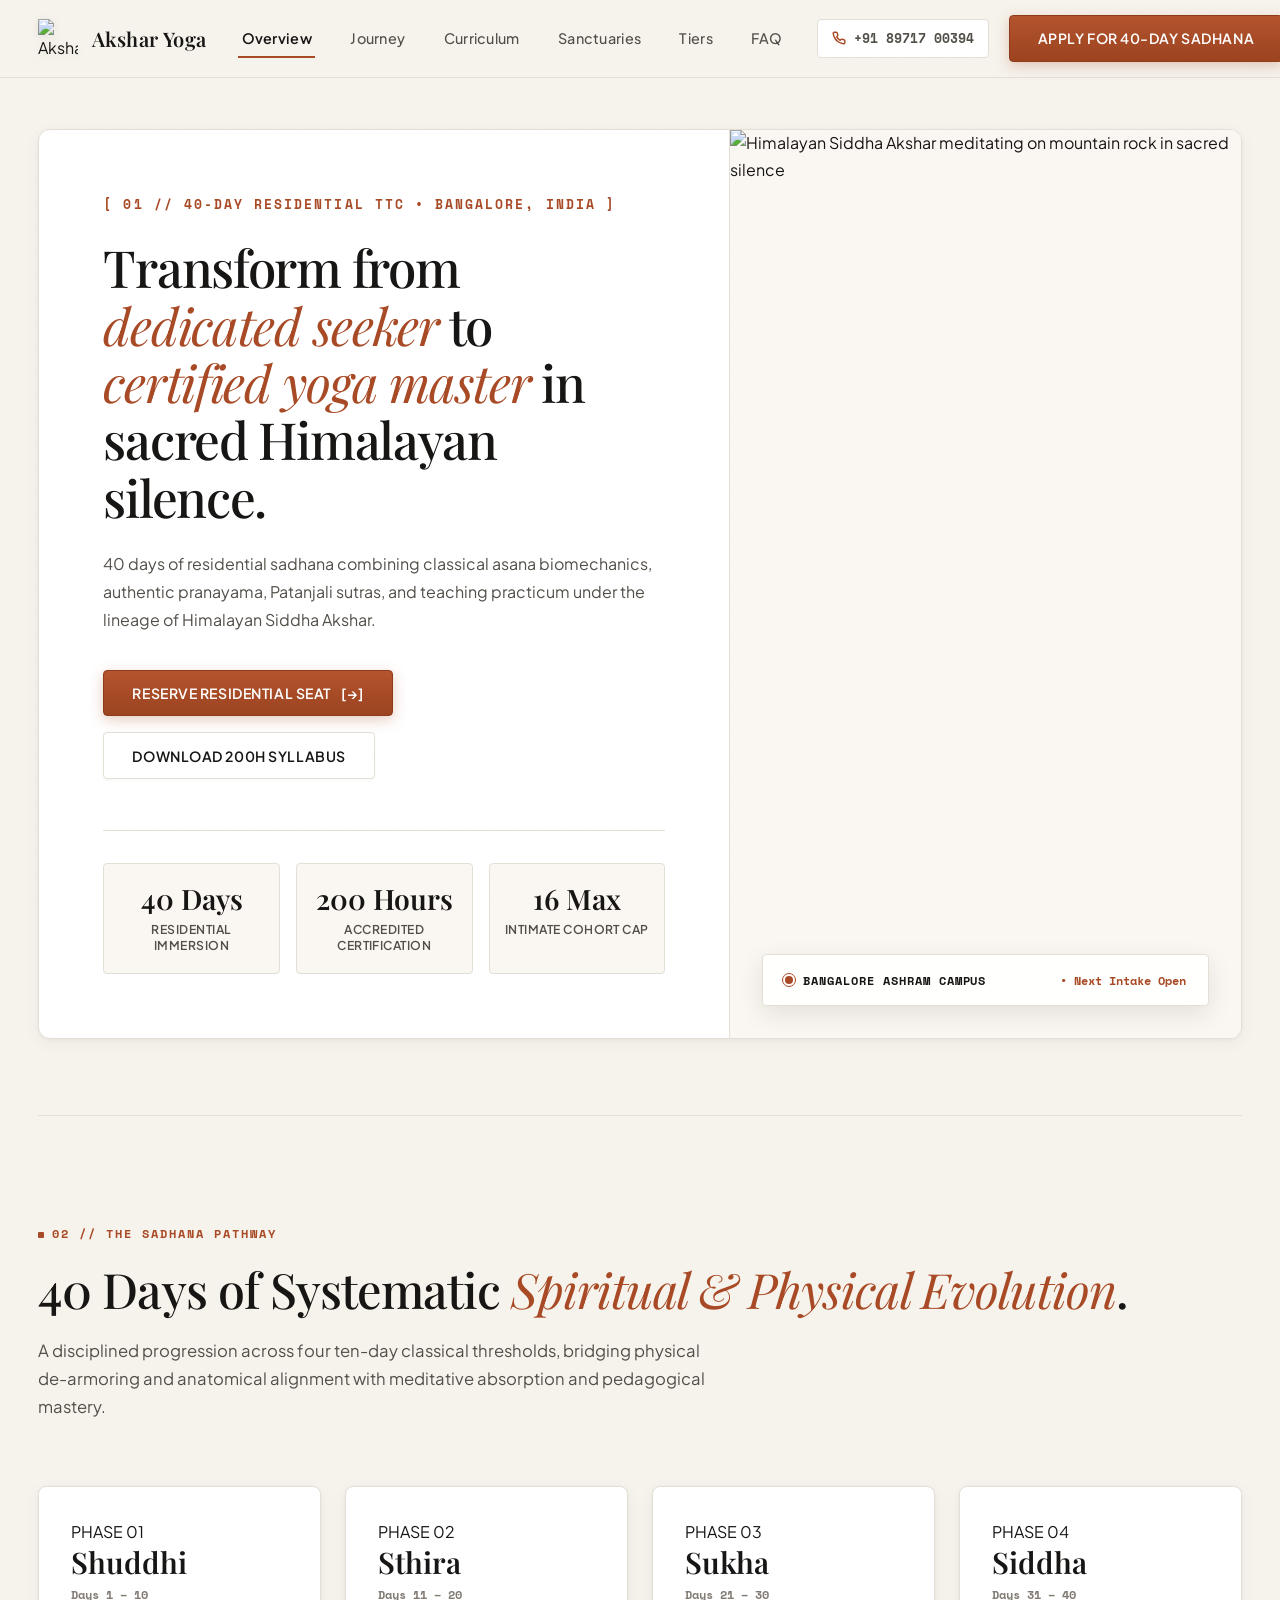
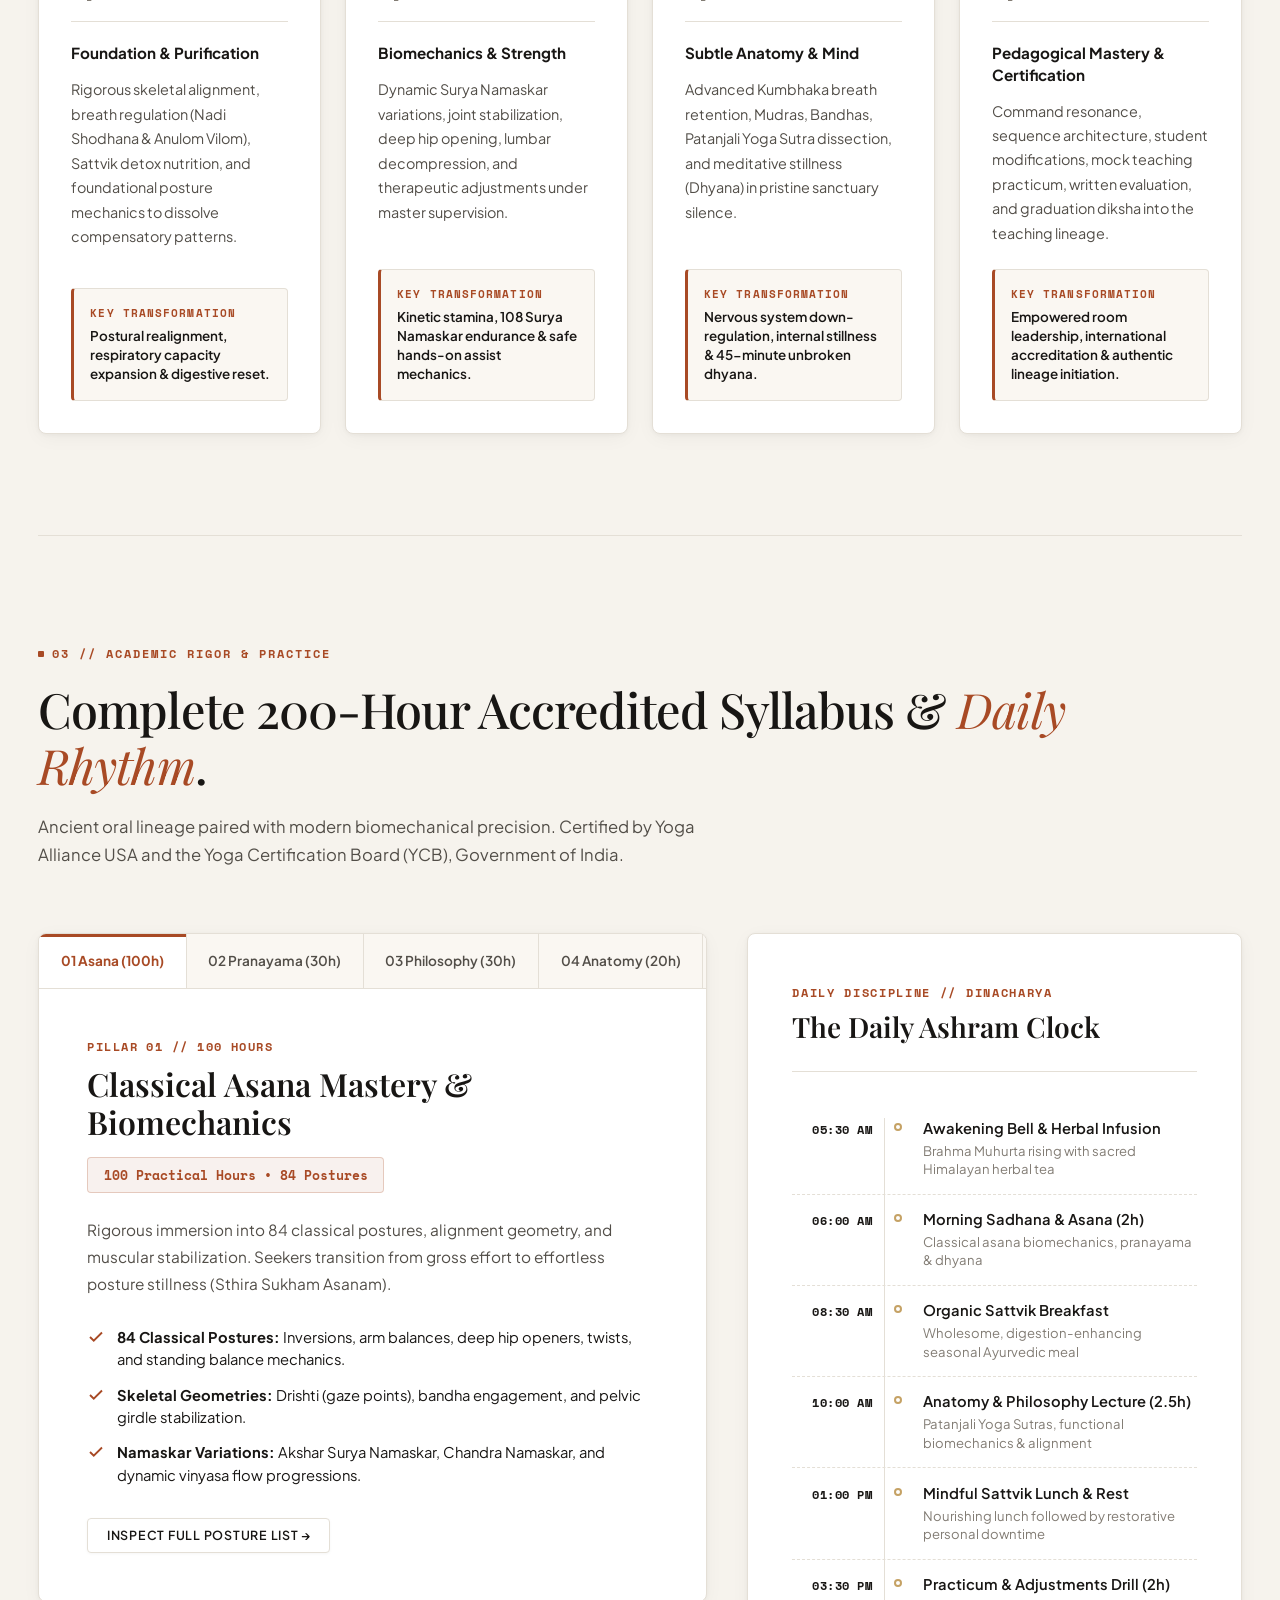
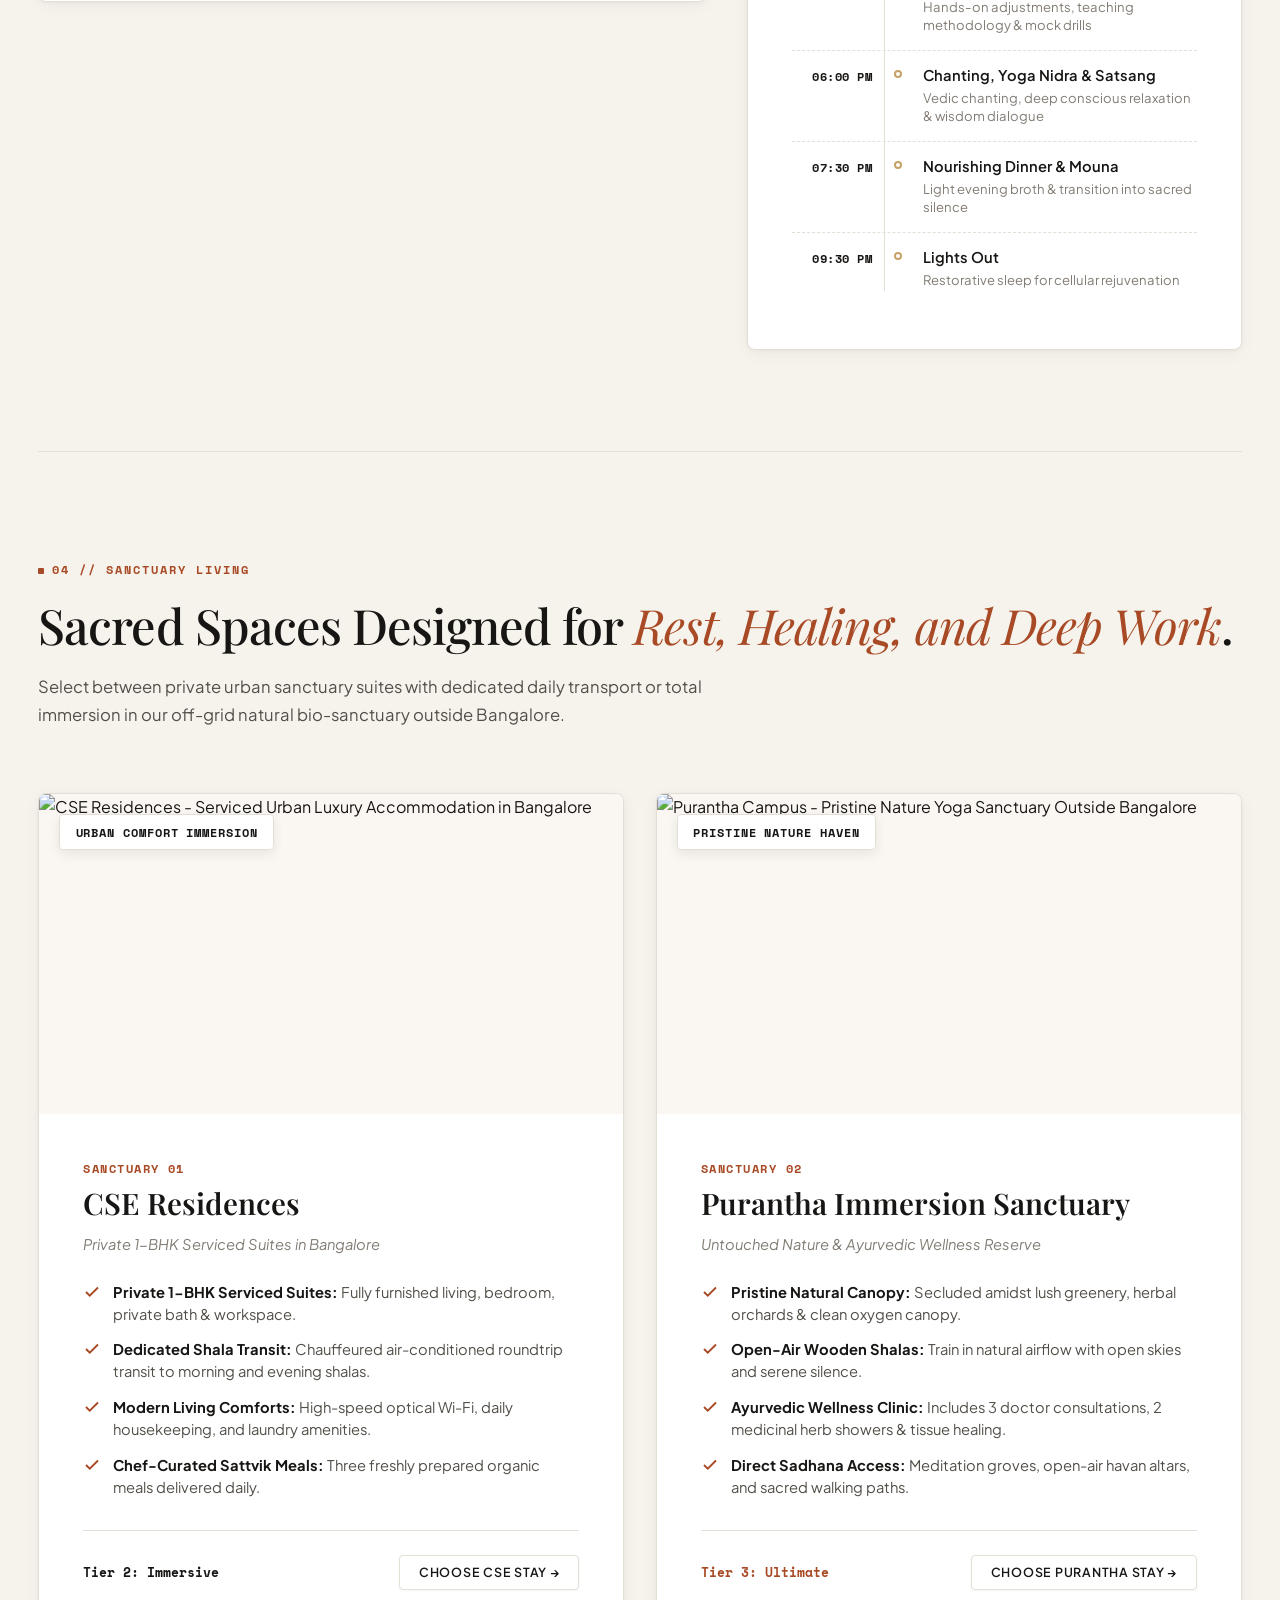
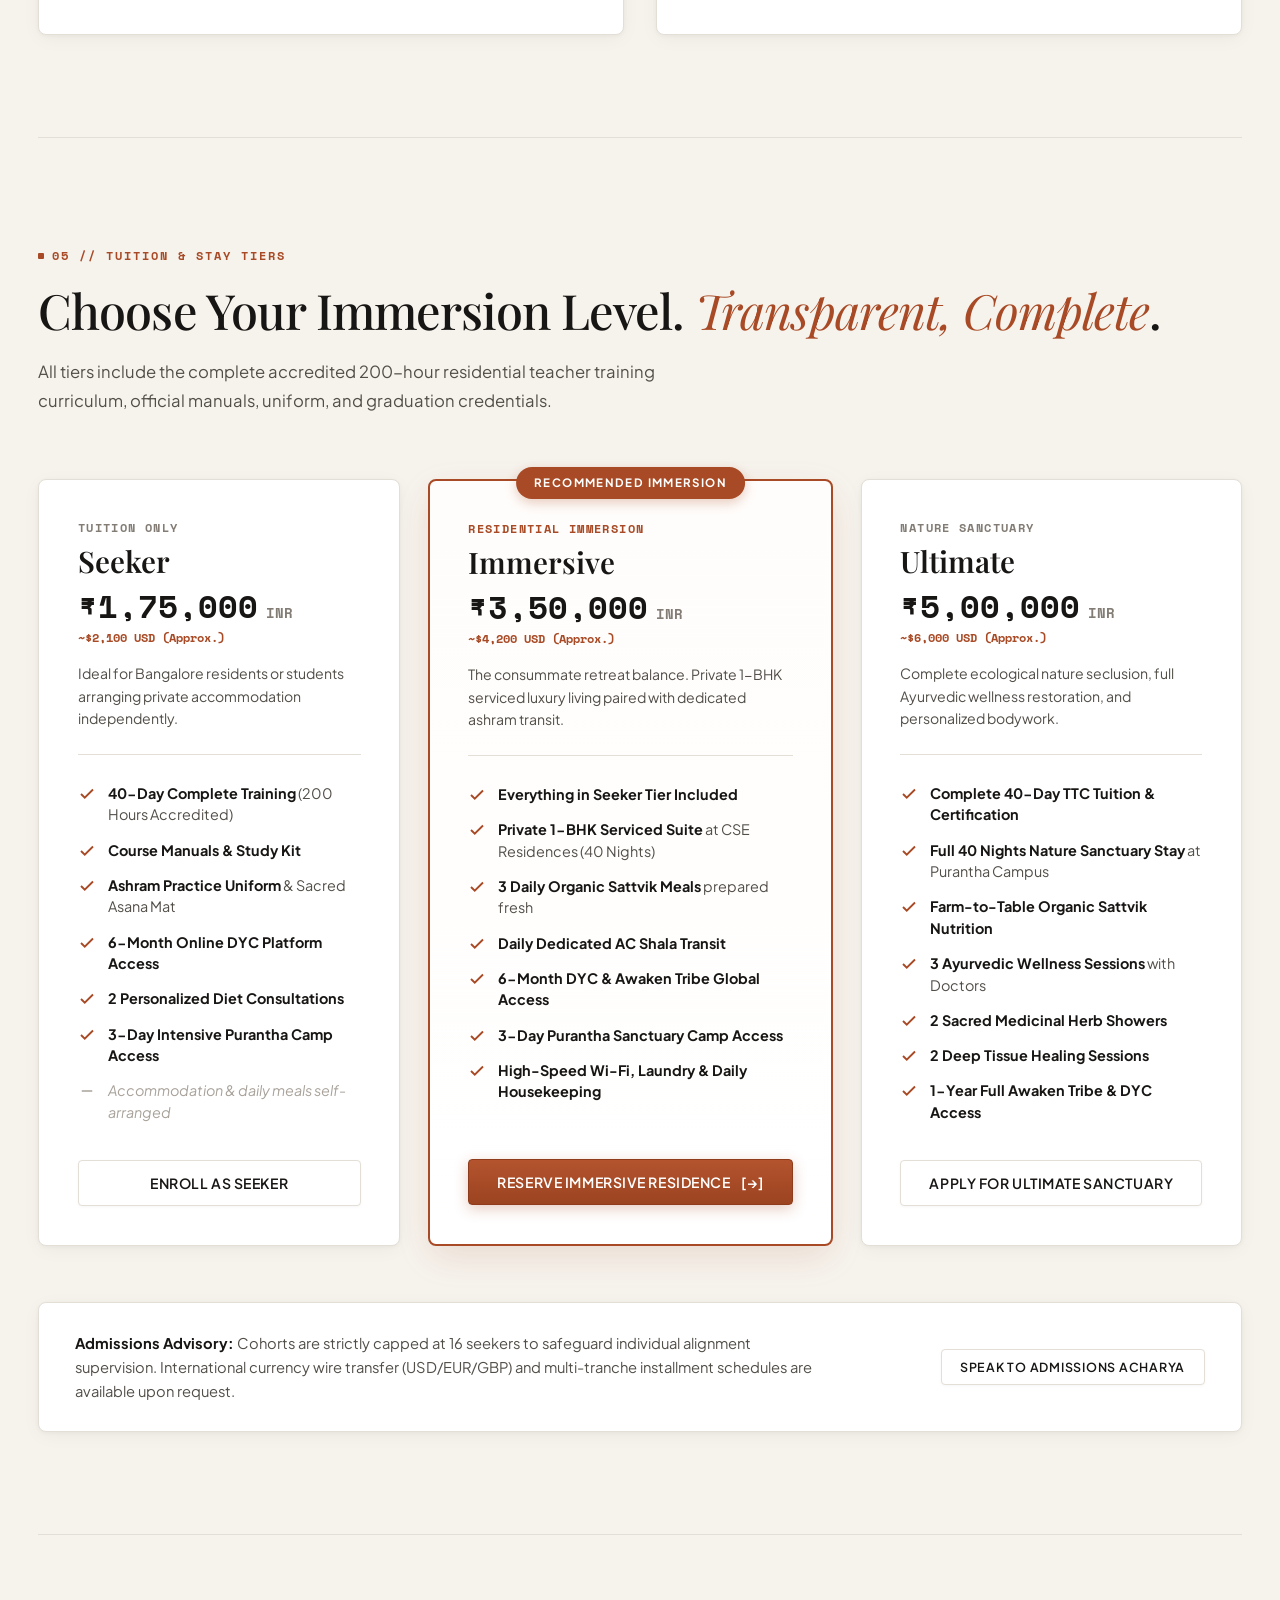
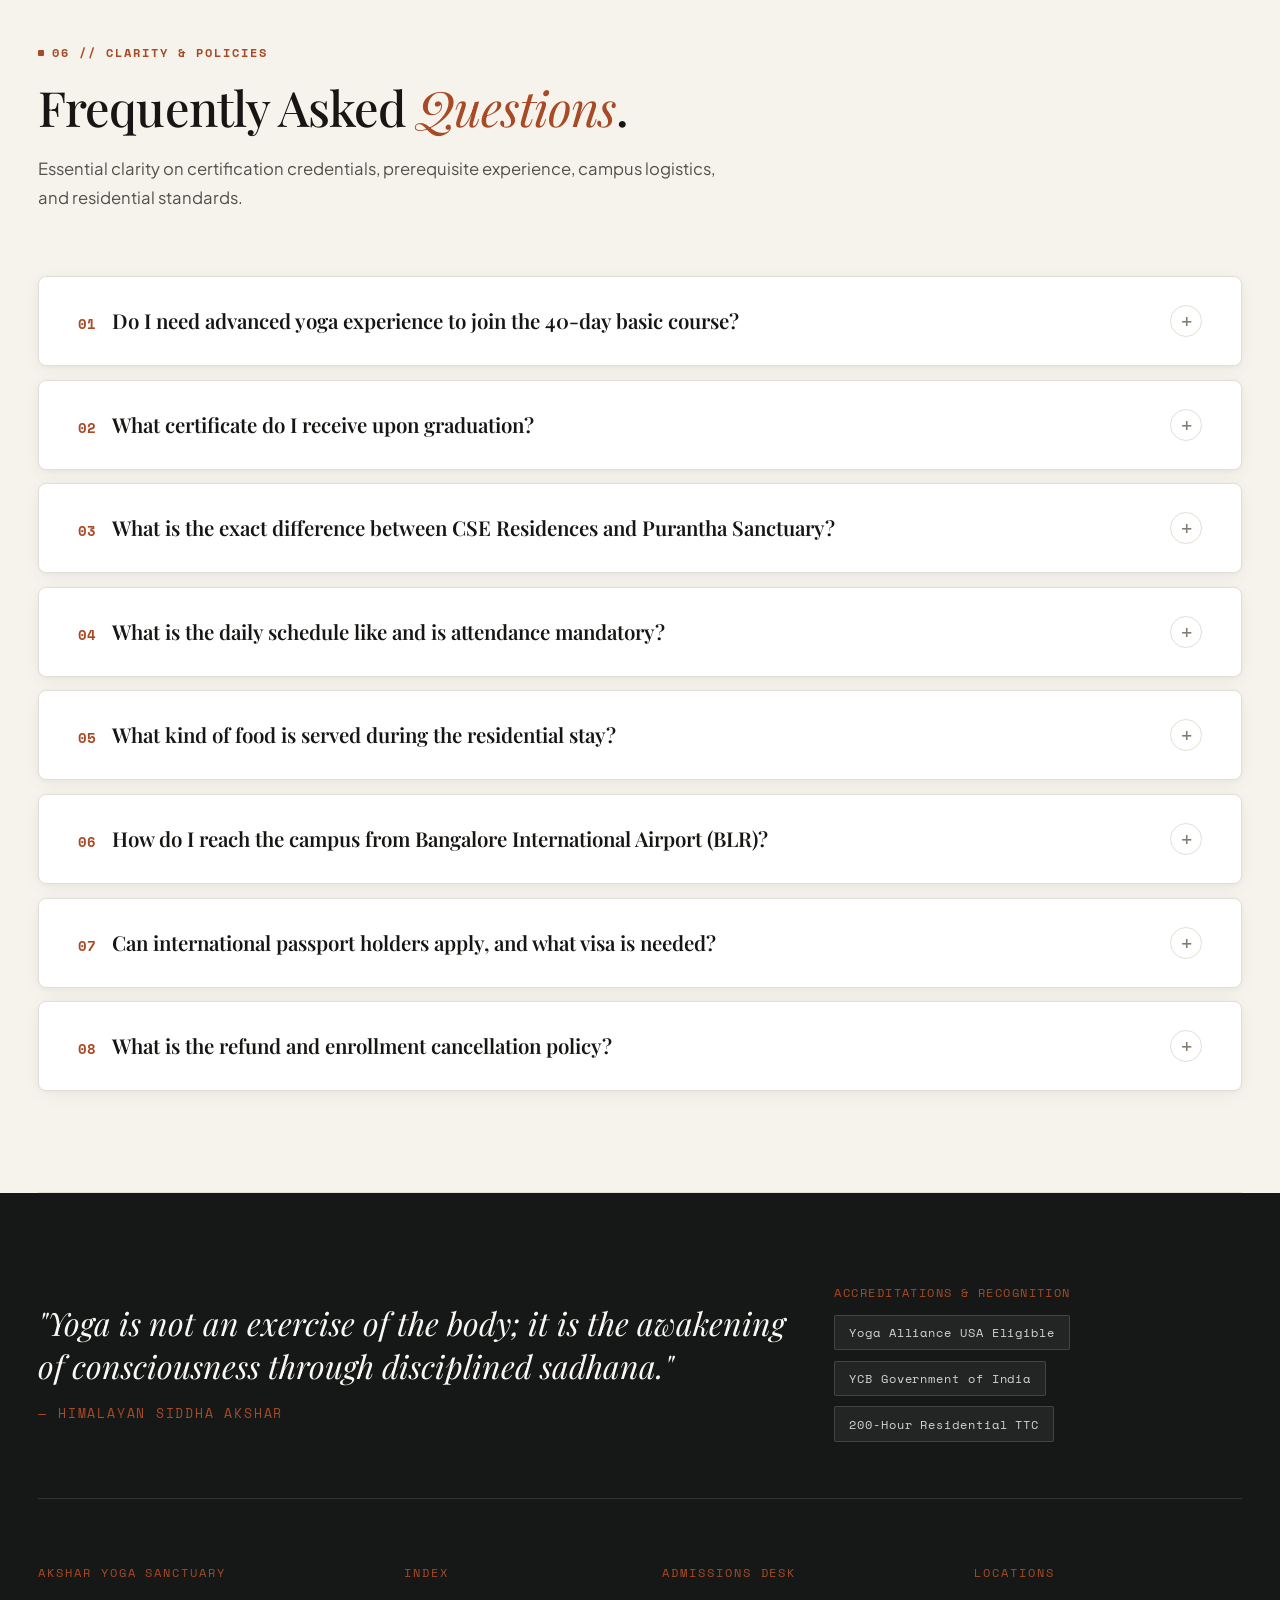
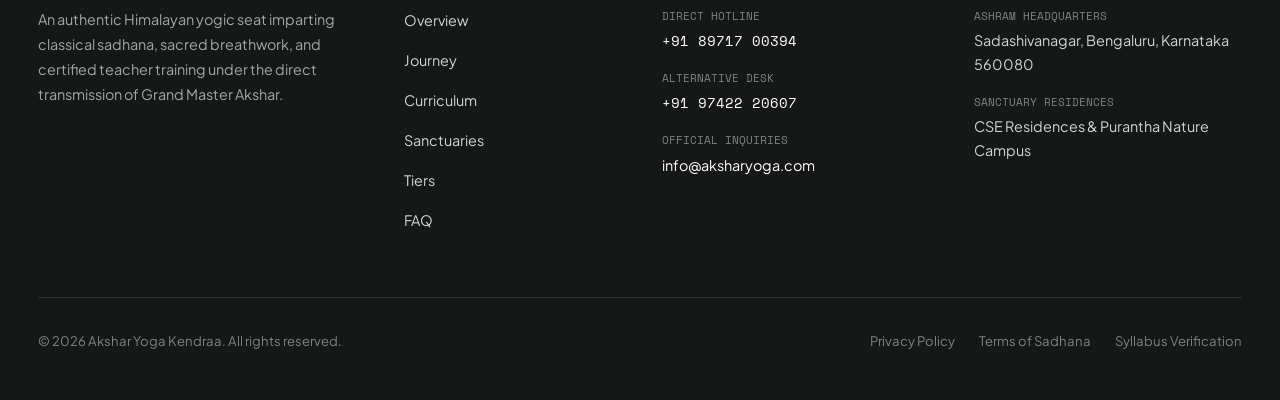
==== commit 547364f3: "feat(header): remove Sanctuary subtitle next to logo in desktop and mobile header" ====
--- a/lp3.html
+++ b/lp3.html
@@ -48,7 +48,7 @@
   <link href="https://fonts.googleapis.com/css2?family=Playfair+Display:ital,wght@0,500;0,600;1,400;1,500;1,600&family=Plus+Jakarta+Sans:wght@400;500;600;700&family=Space+Mono:ital,wght@0,400;0,700;1,400&display=swap" rel="stylesheet">
 
   <!-- Stylesheet -->
-  <link rel="stylesheet" href="styles.css?v=6.0">
+  <link rel="stylesheet" href="styles.css?v=6.1">
 
   <!-- Structured Data: EducationalOrganization, Course, and FAQPage Schema -->
   <script type="application/ld+json">
@@ -205,13 +205,10 @@
        ========================================================================== -->
   <header class="site-header" role="banner">
     <div class="container header-inner">
-      <!-- Left: Insignia + Sanctuary Brand -->
-      <a href="#overview" class="brand-link" aria-label="Akshar Yoga Sanctuary Homepage">
+      <!-- Left: Insignia + Brand -->
+      <a href="#overview" class="brand-link" aria-label="Akshar Yoga Homepage">
         <img src="images/akshar_yoga_logo.png" alt="Akshar Yoga Emblem" class="brand-insignia" width="40" height="40">
-        <div class="brand-meta">
-          <span class="brand-name">Akshar Yoga</span>
-          <span class="brand-sub">Sanctuary</span>
-        </div>
+        <span class="brand-name">Akshar Yoga</span>
       </a>
 
       <!-- Center (Desktop): Clean Navigation Links -->
@@ -250,7 +247,6 @@
         <div class="mobile-drawer-top">
           <div class="brand-meta">
             <span class="brand-name">Akshar Yoga</span>
-            <span class="brand-sub">Sanctuary</span>
           </div>
           <button type="button" class="mobile-drawer-close" id="btn-mobile-nav-close" aria-label="Close Mobile Navigation">
             <svg width="20" height="20" viewBox="0 0 24 24" fill="none" stroke="currentColor" stroke-width="2">
--- a/styles.css
+++ b/styles.css
@@ -126,7 +126,7 @@
 
 input, select, textarea {
   font-family: inherit;
-  font-size: 0.95rem;
+  font-size: 1rem; /* 16px - strictly prevents iOS Safari auto-zoom on mobile */
 }
 
 /* --- Architectural Typography Helpers --- */
@@ -1770,9 +1770,9 @@
   position: absolute;
   top: 1.25rem;
   right: 1.25rem;
-  width: 36px;
-  height: 36px;
-  border-radius: var(--radius-xs);
+  width: 40px;
+  height: 40px;
+  border-radius: var(--radius-sm);
   border: 1px solid var(--border-card);
   background-color: var(--surface);
   display: flex;
@@ -1789,9 +1789,10 @@
 }
 
 .modal-header {
-  padding: 2.25rem 2.25rem 1.25rem;
+  padding: 2.25rem 3.5rem 1.25rem 2.25rem;
   border-bottom: 1px solid var(--border-card);
   background-color: var(--surface);
+  position: relative;
 }
 
 .modal-kicker {
@@ -1869,7 +1870,7 @@
   border-radius: var(--radius-sm);
   background-color: var(--surface);
   color: var(--text-primary);
-  font-size: 0.95rem;
+  font-size: 1rem; /* 16px - strictly prevents iOS Safari auto-zoom on mobile */
   transition: border-color var(--transition-fast), box-shadow var(--transition-fast);
 }
 
@@ -2086,6 +2087,11 @@
     padding-bottom: 3.5rem;
   }
 
+  .section-headline {
+    font-size: clamp(1.75rem, 6.5vw, 2.35rem);
+    word-break: break-word;
+  }
+
   .hero-content-col {
     padding: 1.75rem 1.15rem;
   }
@@ -2115,10 +2121,11 @@
 
   .floating-mobile-bar {
     display: block;
+    padding-bottom: max(0.75rem, env(safe-area-inset-bottom));
   }
 
   body {
-    padding-bottom: 74px;
+    padding-bottom: max(74px, calc(64px + env(safe-area-inset-bottom)));
   }
 
   .pathway-grid {
@@ -2143,6 +2150,11 @@
     padding: 0.75rem 1rem;
   }
 
+  .curriculum-tab-btn {
+    padding: 0.95rem 1.15rem;
+    font-size: 0.82rem;
+  }
+
   .curriculum-tab-panels {
     padding: 1.5rem 1.15rem;
   }
@@ -2156,12 +2168,22 @@
     gap: 0.65rem;
   }
 
+  .sanctuary-image-wrap {
+    height: 240px;
+  }
+
   .sanctuary-body {
     padding: 1.5rem 1.15rem;
   }
 
   .tier-card {
     padding: 1.75rem 1.15rem;
+  }
+
+  .tier-badge-recommended {
+    font-size: 0.68rem;
+    padding: 0.35rem 0.95rem;
+    white-space: nowrap;
   }
 
   .tiers-advisory-strip {
@@ -2190,15 +2212,64 @@
   }
 
   .modal-dialog {
-    max-height: 95vh;
+    width: calc(100% - 1.5rem);
+    max-height: 90vh;
+    margin: 1rem auto;
   }
 
   .modal-header {
-    padding: 1.5rem 1.15rem 1rem;
+    padding: 1.5rem 3.5rem 1rem 1.25rem;
+  }
+
+  .modal-close-btn {
+    top: 1rem;
+    right: 1rem;
+    width: 38px;
+    height: 38px;
   }
 
   .modal-body {
     padding: 1.15rem;
+  }
+
+  .option-radio-card {
+    padding: 0.85rem 0.95rem;
+    align-items: flex-start;
+  }
+
+  .mobile-drawer {
+    width: 88%;
+    max-width: 360px;
+    padding-top: max(2rem, env(safe-area-inset-top));
+    padding-bottom: max(2rem, env(safe-area-inset-bottom));
+  }
+}
+
+@media (max-width: 480px) {
+  .hero-stat-value {
+    font-size: 1.5rem;
+  }
+
+  .tier-price {
+    font-size: 1.85rem;
+  }
+
+  .option-radio-card {
+    flex-wrap: wrap;
+    gap: 0.4rem;
+  }
+
+  .option-card-price {
+    margin-left: 28px;
+  }
+
+  .modal-nav-actions {
+    flex-direction: column;
+    width: 100%;
+  }
+
+  .modal-nav-actions .btn {
+    width: 100%;
   }
 }
 
@@ -2206,7 +2277,13 @@
   .brand-sub {
     display: none;
   }
+
   .brand-name {
     font-size: 0.95rem;
   }
-}
+
+  .site-header .container {
+    padding-left: 0.75rem;
+    padding-right: 0.75rem;
+  }
+}
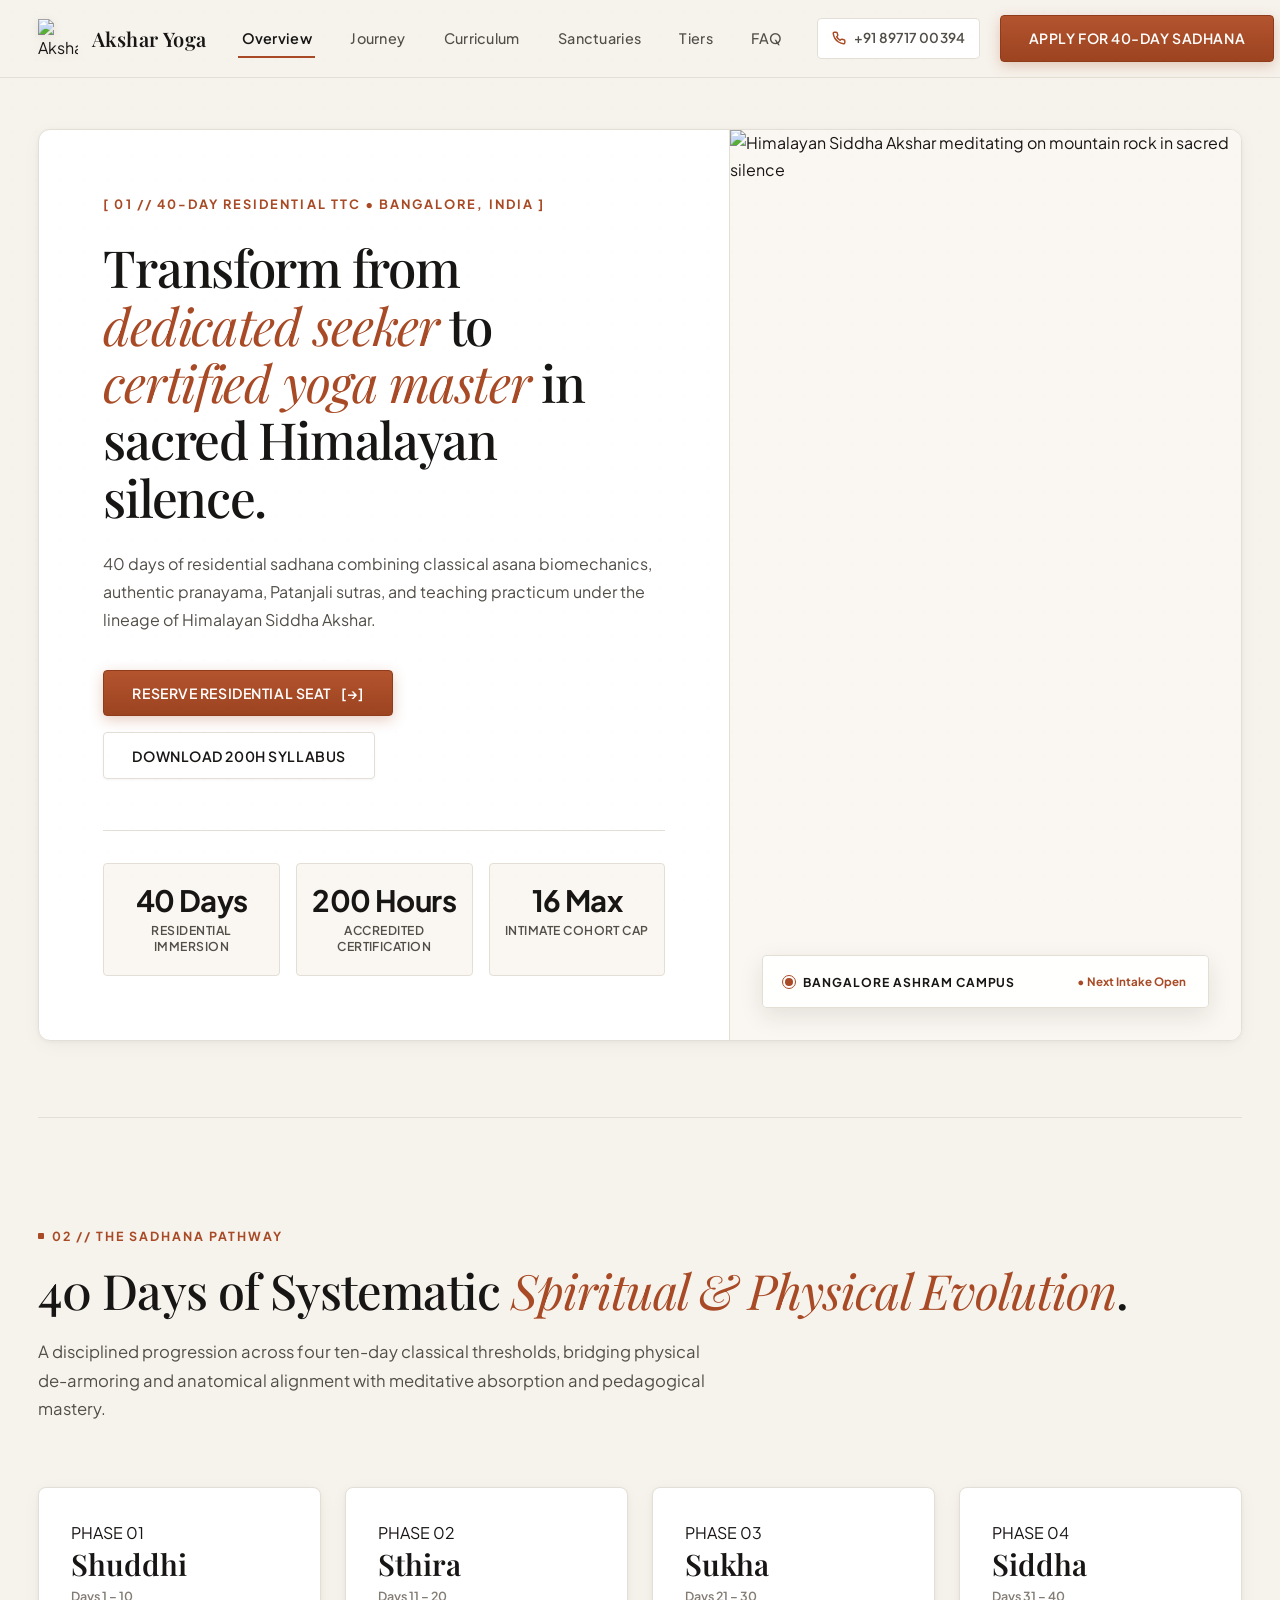
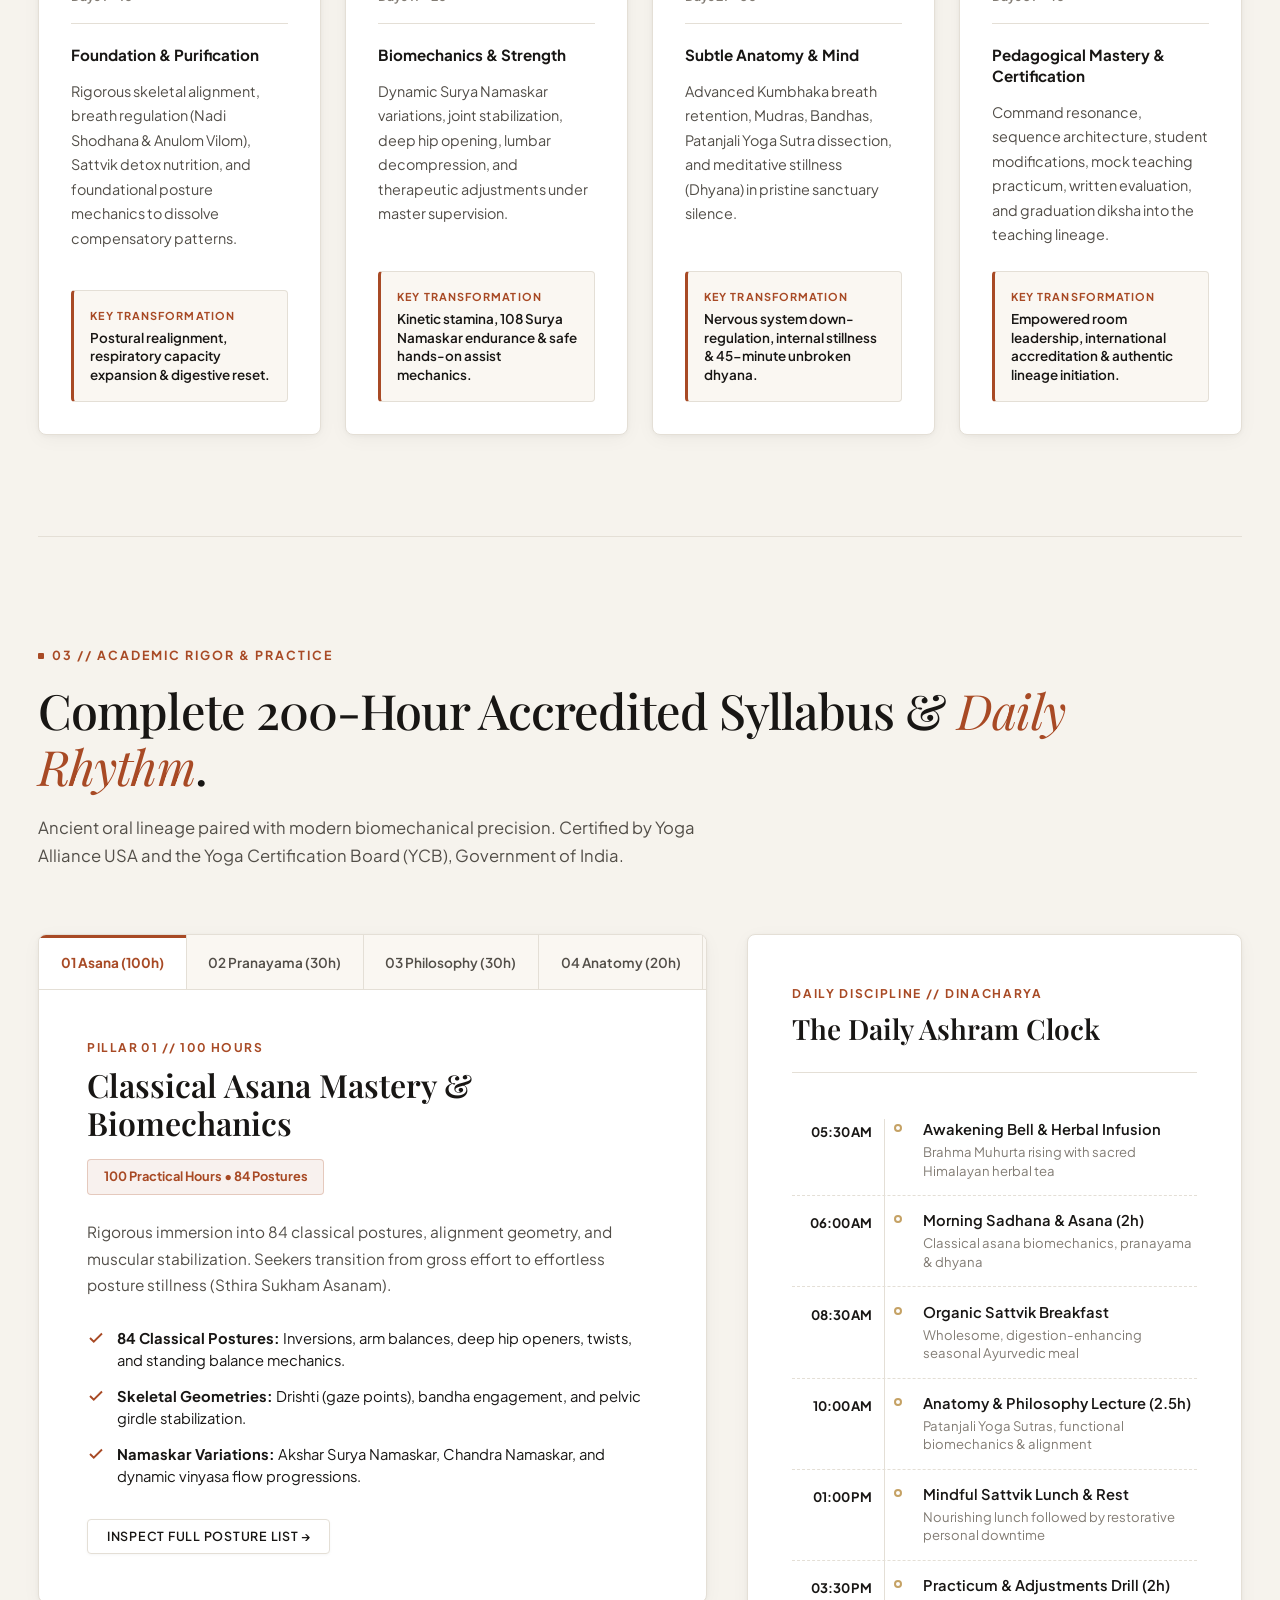
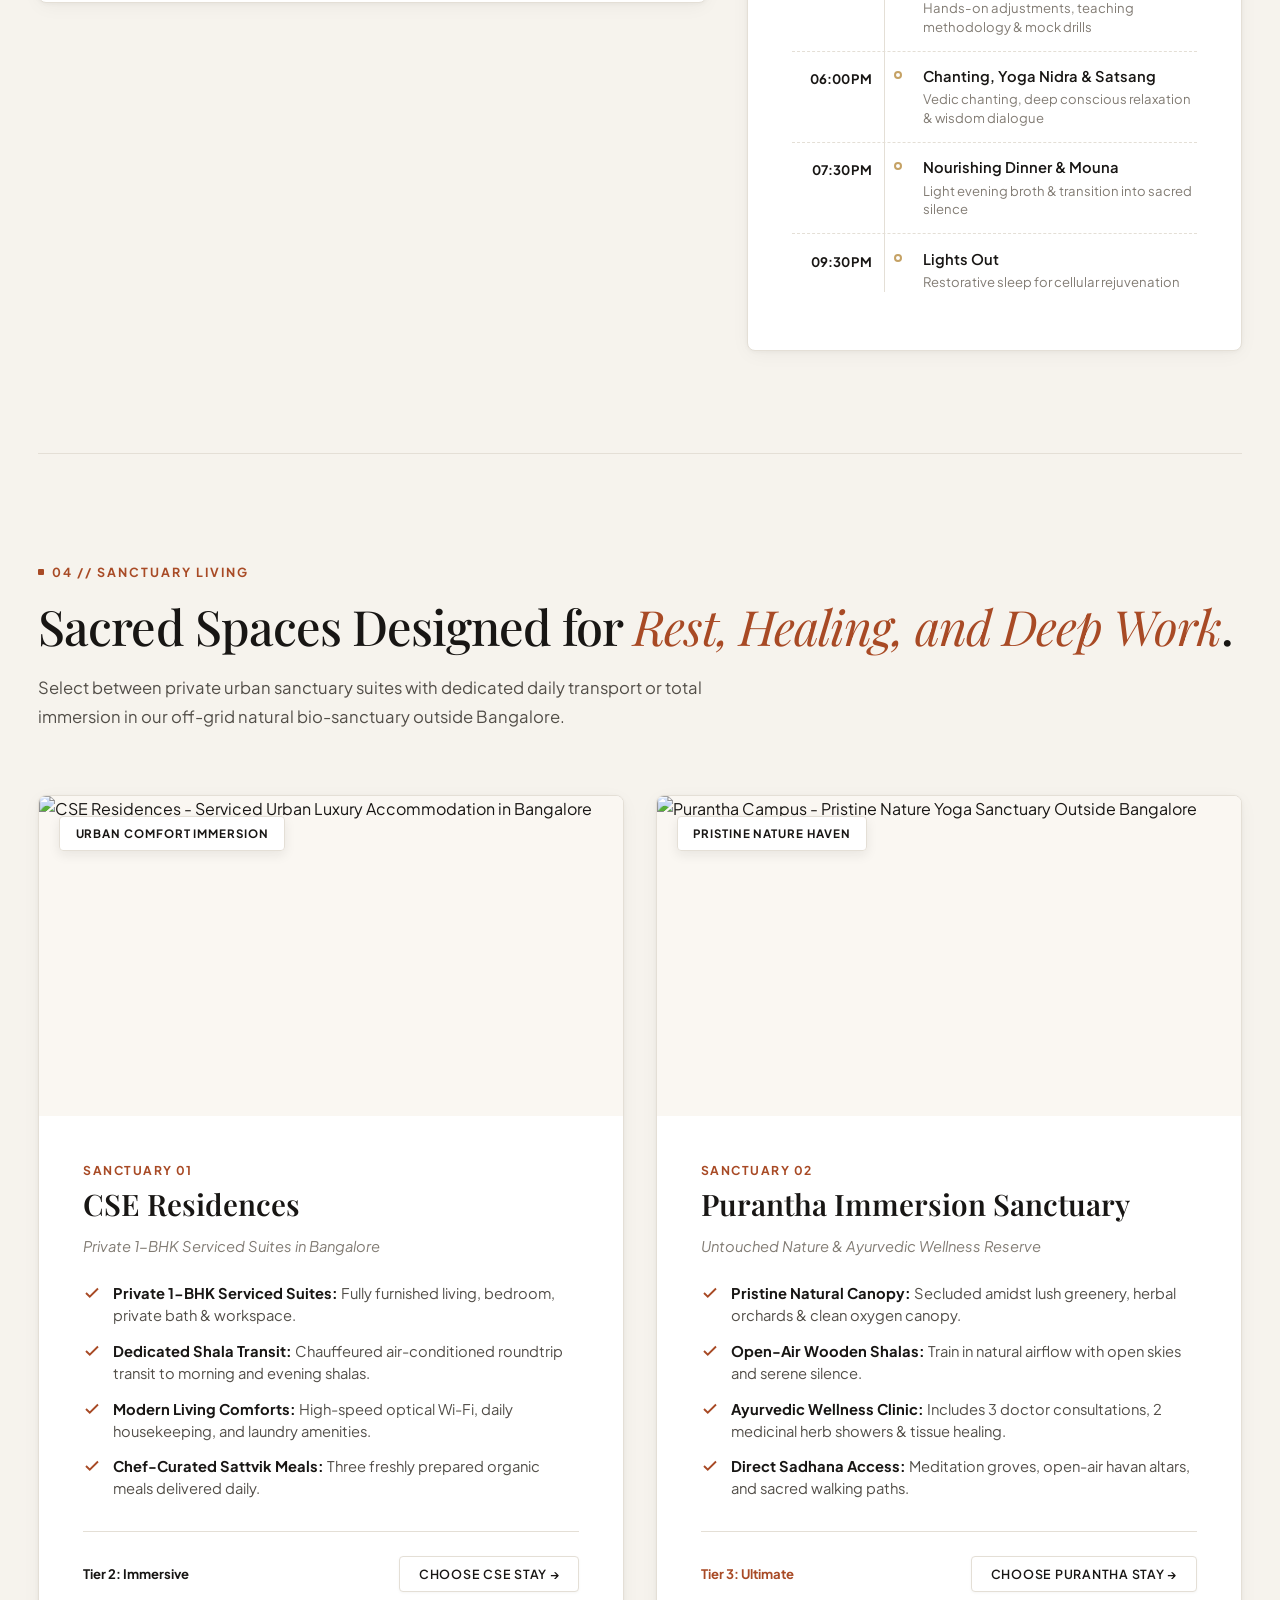
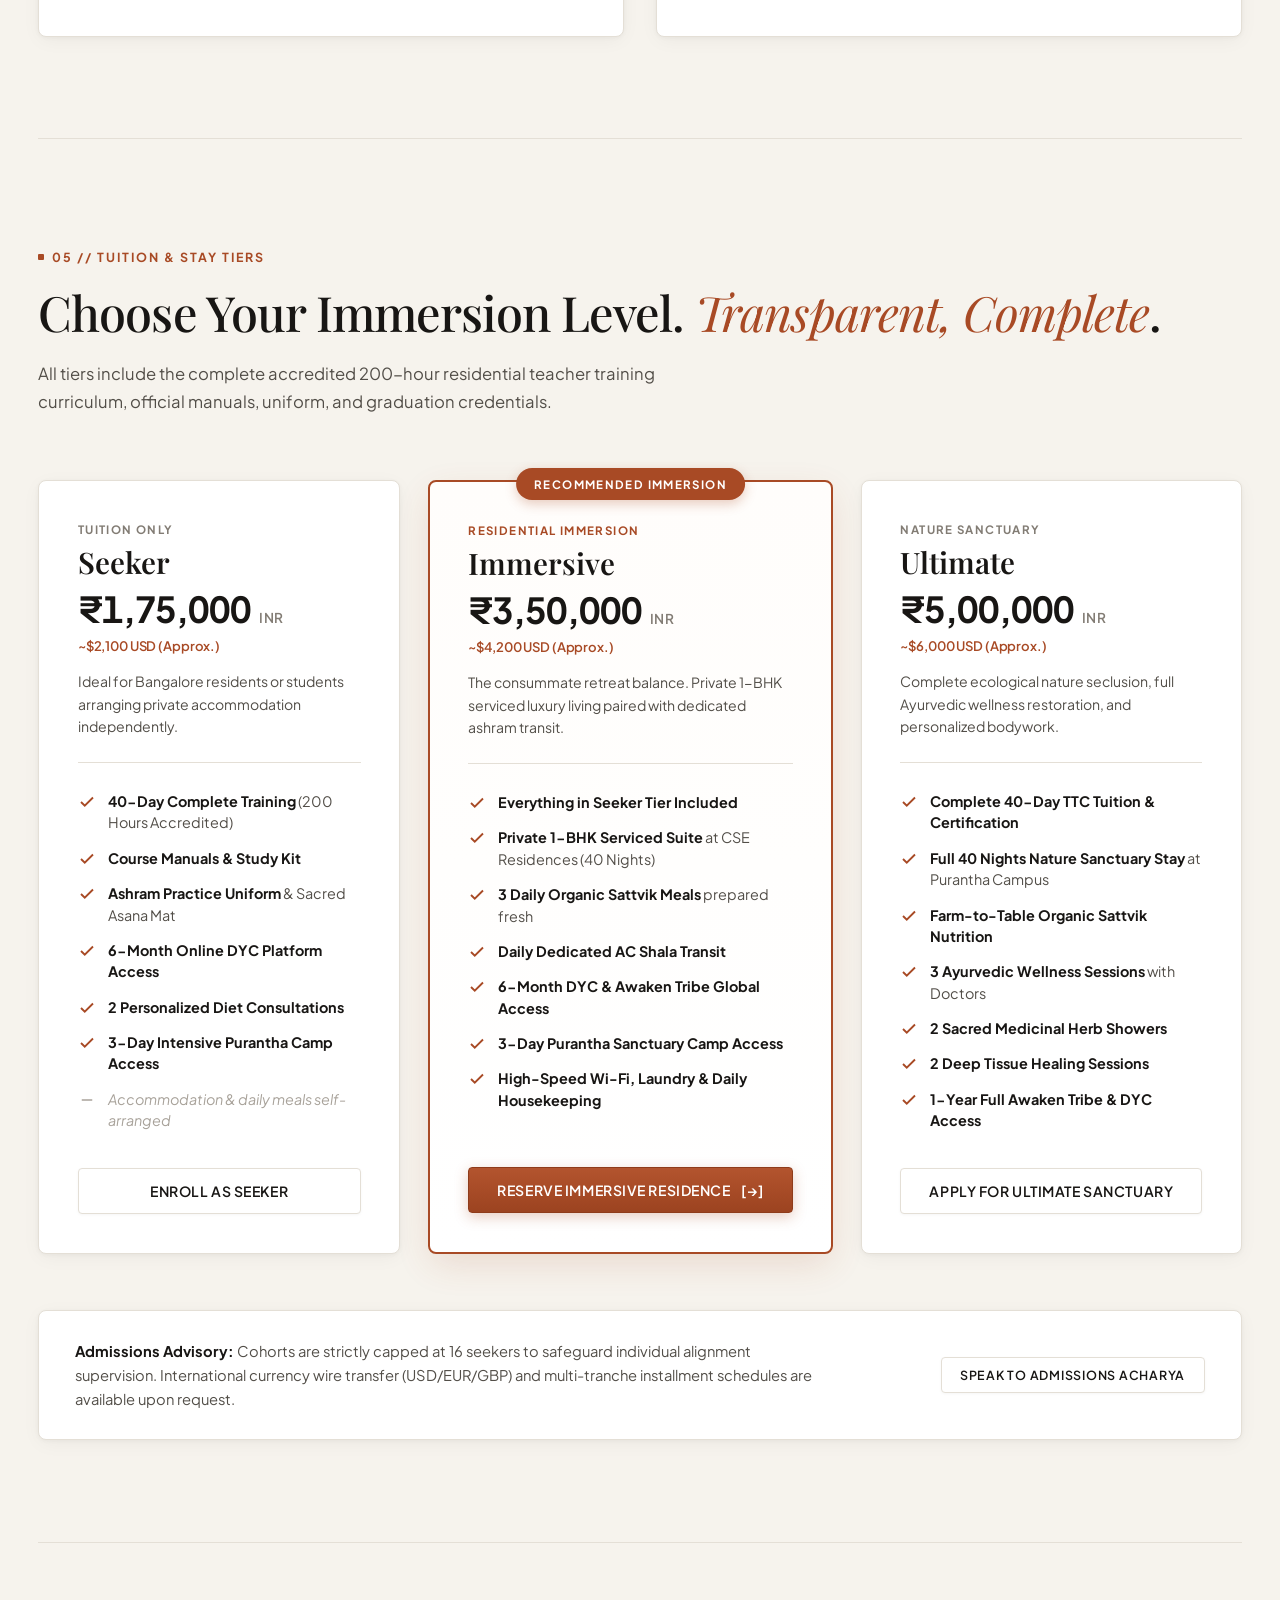
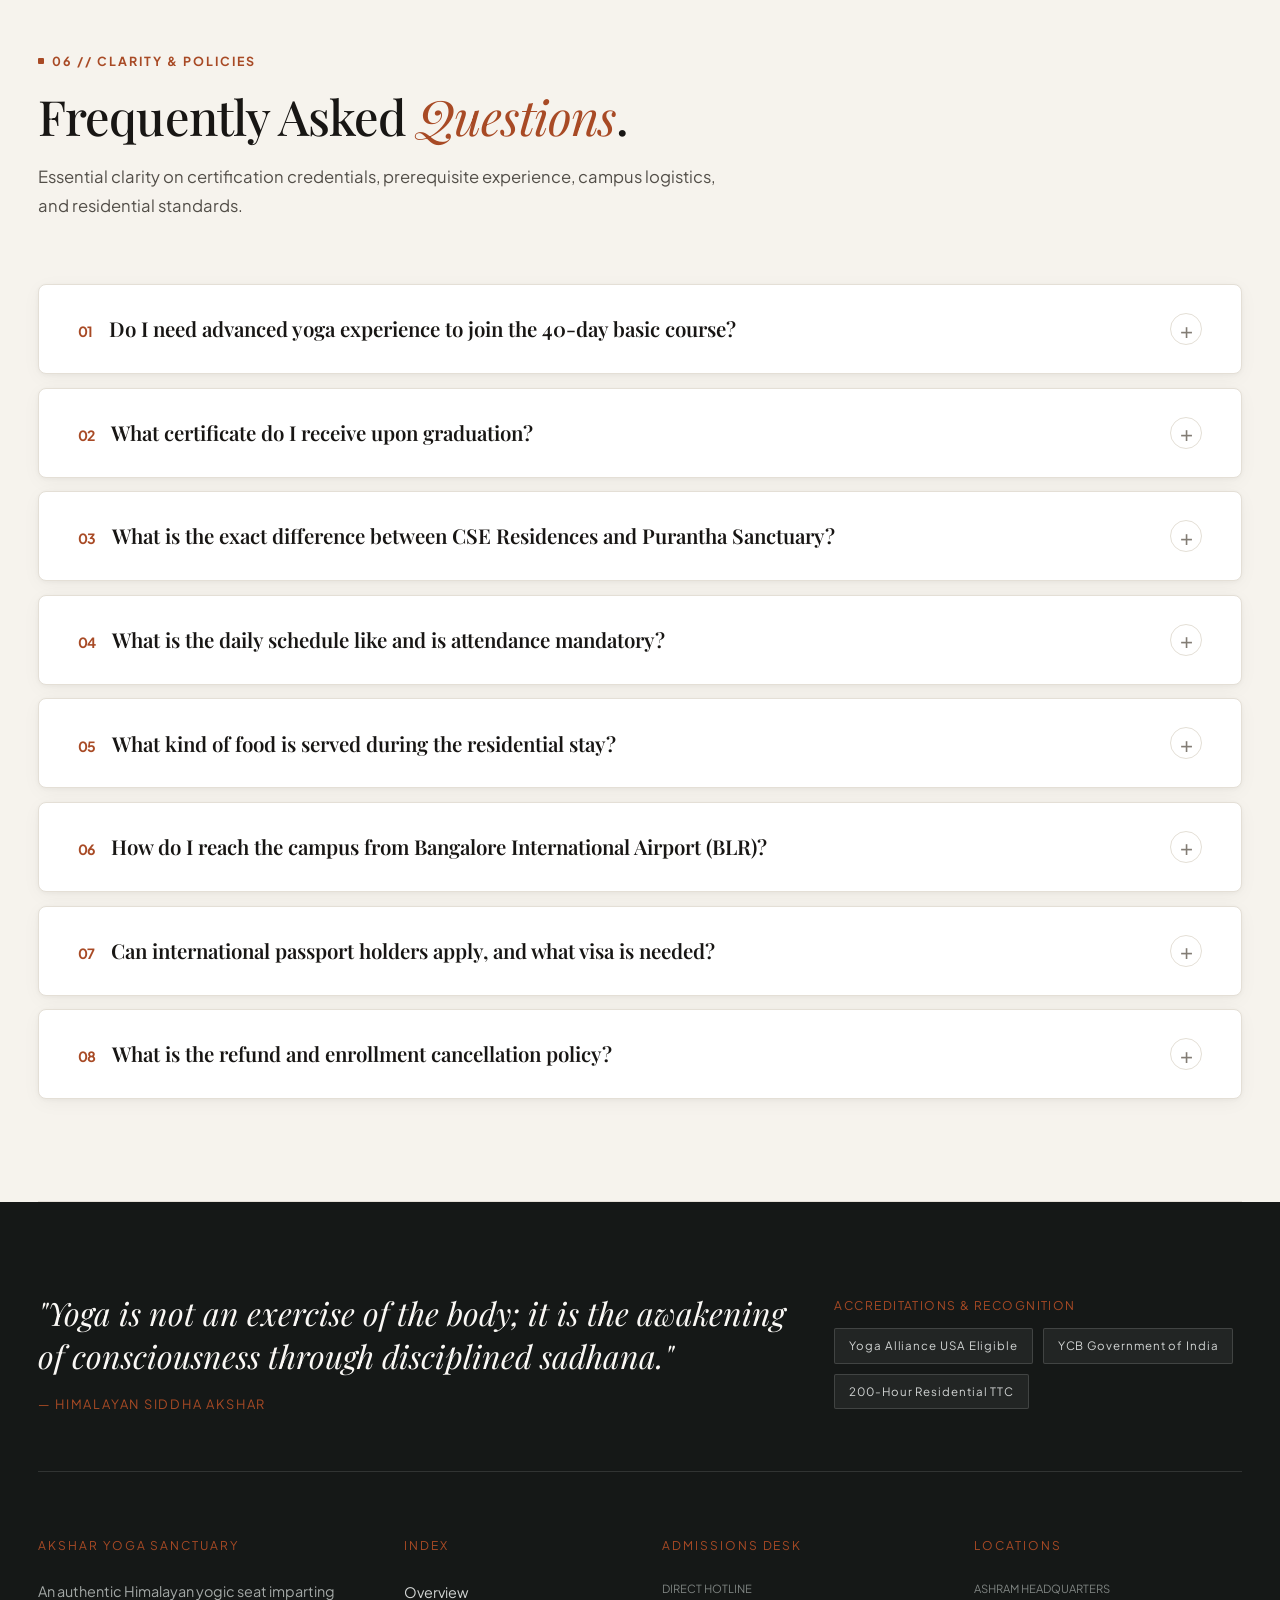
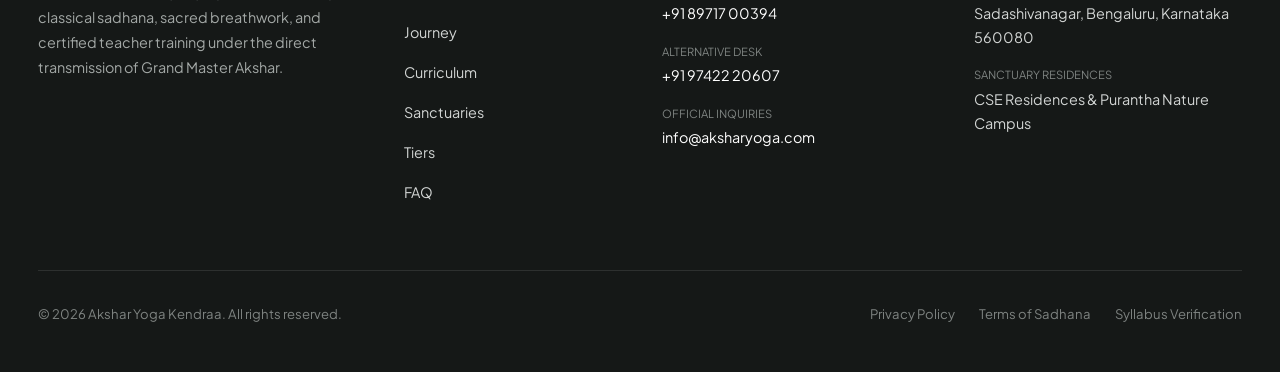
==== commit 09549d7d: "feat(typography): upgrade numbers font from monospace to Plus Jakarta Sans tabular numerals" ====
--- a/lp3.html
+++ b/lp3.html
@@ -48,7 +48,7 @@
   <link href="https://fonts.googleapis.com/css2?family=Playfair+Display:ital,wght@0,500;0,600;1,400;1,500;1,600&family=Plus+Jakarta+Sans:wght@400;500;600;700&family=Space+Mono:ital,wght@0,400;0,700;1,400&display=swap" rel="stylesheet">
 
   <!-- Stylesheet -->
-  <link rel="stylesheet" href="styles.css?v=6.1">
+  <link rel="stylesheet" href="styles.css?v=7.0">
 
   <!-- Structured Data: EducationalOrganization, Course, and FAQPage Schema -->
   <script type="application/ld+json">
--- a/styles.css
+++ b/styles.css
@@ -40,7 +40,8 @@
   /* Typography */
   --font-serif: 'Playfair Display', Georgia, 'Times New Roman', serif;
   --font-sans: 'Plus Jakarta Sans', system-ui, -apple-system, sans-serif;
-  --font-mono: 'Space Mono', 'SFMono-Regular', Consolas, monospace;
+  --font-mono: 'Plus Jakarta Sans', system-ui, -apple-system, sans-serif;
+  --font-numbers: 'Plus Jakarta Sans', system-ui, -apple-system, sans-serif;
 
   /* Architectural Radii */
   --radius-xs: 2px;
@@ -424,9 +425,10 @@
   display: inline-flex;
   align-items: center;
   gap: 0.5rem;
-  font-family: var(--font-mono);
-  font-size: 0.82rem;
+  font-family: var(--font-numbers);
+  font-size: 0.85rem;
   font-weight: 600;
+  letter-spacing: 0.01em;
   color: var(--text-secondary);
   padding: 0.5rem 0.85rem;
   border-radius: var(--radius-sm);
@@ -654,12 +656,13 @@
 }
 
 .hero-stat-value {
-  font-family: var(--font-serif);
-  font-size: clamp(1.4rem, 2.2vw, 1.85rem);
-  font-weight: 600;
+  font-family: var(--font-numbers);
+  font-size: clamp(1.5rem, 2.3vw, 1.95rem);
+  font-weight: 700;
   color: var(--text-primary);
   line-height: 1.1;
   margin-bottom: 0.35rem;
+  letter-spacing: -0.02em;
 }
 
 .hero-stat-label {
@@ -1076,11 +1079,11 @@
 }
 
 .timeline-time {
-  font-family: var(--font-mono);
-  font-size: 0.78rem;
+  font-family: var(--font-numbers);
+  font-size: 0.82rem;
   font-weight: 700;
   color: var(--text-primary);
-  letter-spacing: 0.04em;
+  letter-spacing: -0.01em;
   text-align: right;
   padding-top: 1px;
 }
@@ -1335,26 +1338,30 @@
 }
 
 .tier-price {
-  font-family: var(--font-mono);
-  font-size: clamp(1.85rem, 2.5vw, 2.35rem);
+  font-family: var(--font-numbers);
+  font-size: clamp(2.1rem, 2.8vw, 2.75rem);
   font-weight: 700;
   color: var(--text-primary);
   line-height: 1;
+  letter-spacing: -0.03em;
+  font-feature-settings: "lnum" 1, "tnum" 1;
 }
 
 .tier-currency-note {
-  font-family: var(--font-mono);
+  font-family: var(--font-sans);
   font-size: 0.85rem;
   color: var(--text-muted);
   font-weight: 600;
+  letter-spacing: 0.04em;
 }
 
 .tier-usd-approx {
-  font-family: var(--font-mono);
-  font-size: 0.78rem;
+  font-family: var(--font-numbers);
+  font-size: 0.82rem;
   color: var(--accent-terracotta);
-  margin-top: 0.25rem;
+  margin-top: 0.35rem;
   font-weight: 600;
+  letter-spacing: -0.01em;
 }
 
 .tier-desc {
@@ -1469,10 +1476,11 @@
 }
 
 .faq-num {
-  font-family: var(--font-mono);
-  font-size: 0.85rem;
+  font-family: var(--font-numbers);
+  font-size: 0.88rem;
   font-weight: 700;
   color: var(--accent-terracotta);
+  letter-spacing: -0.02em;
 }
 
 .faq-question-text {
@@ -1711,11 +1719,12 @@
 }
 
 .mobile-bar-rate {
-  font-family: var(--font-mono);
-  font-size: 1.05rem;
+  font-family: var(--font-numbers);
+  font-size: 1.1rem;
   font-weight: 700;
   color: var(--text-primary);
   line-height: 1.1;
+  letter-spacing: -0.02em;
 }
 
 .mobile-bar-buttons {
@@ -1940,10 +1949,11 @@
 }
 
 .option-card-price {
-  font-family: var(--font-mono);
-  font-size: 0.9rem;
+  font-family: var(--font-numbers);
+  font-size: 0.95rem;
   font-weight: 700;
   color: var(--accent-terracotta);
+  letter-spacing: -0.01em;
 }
 
 .form-nav-actions {
